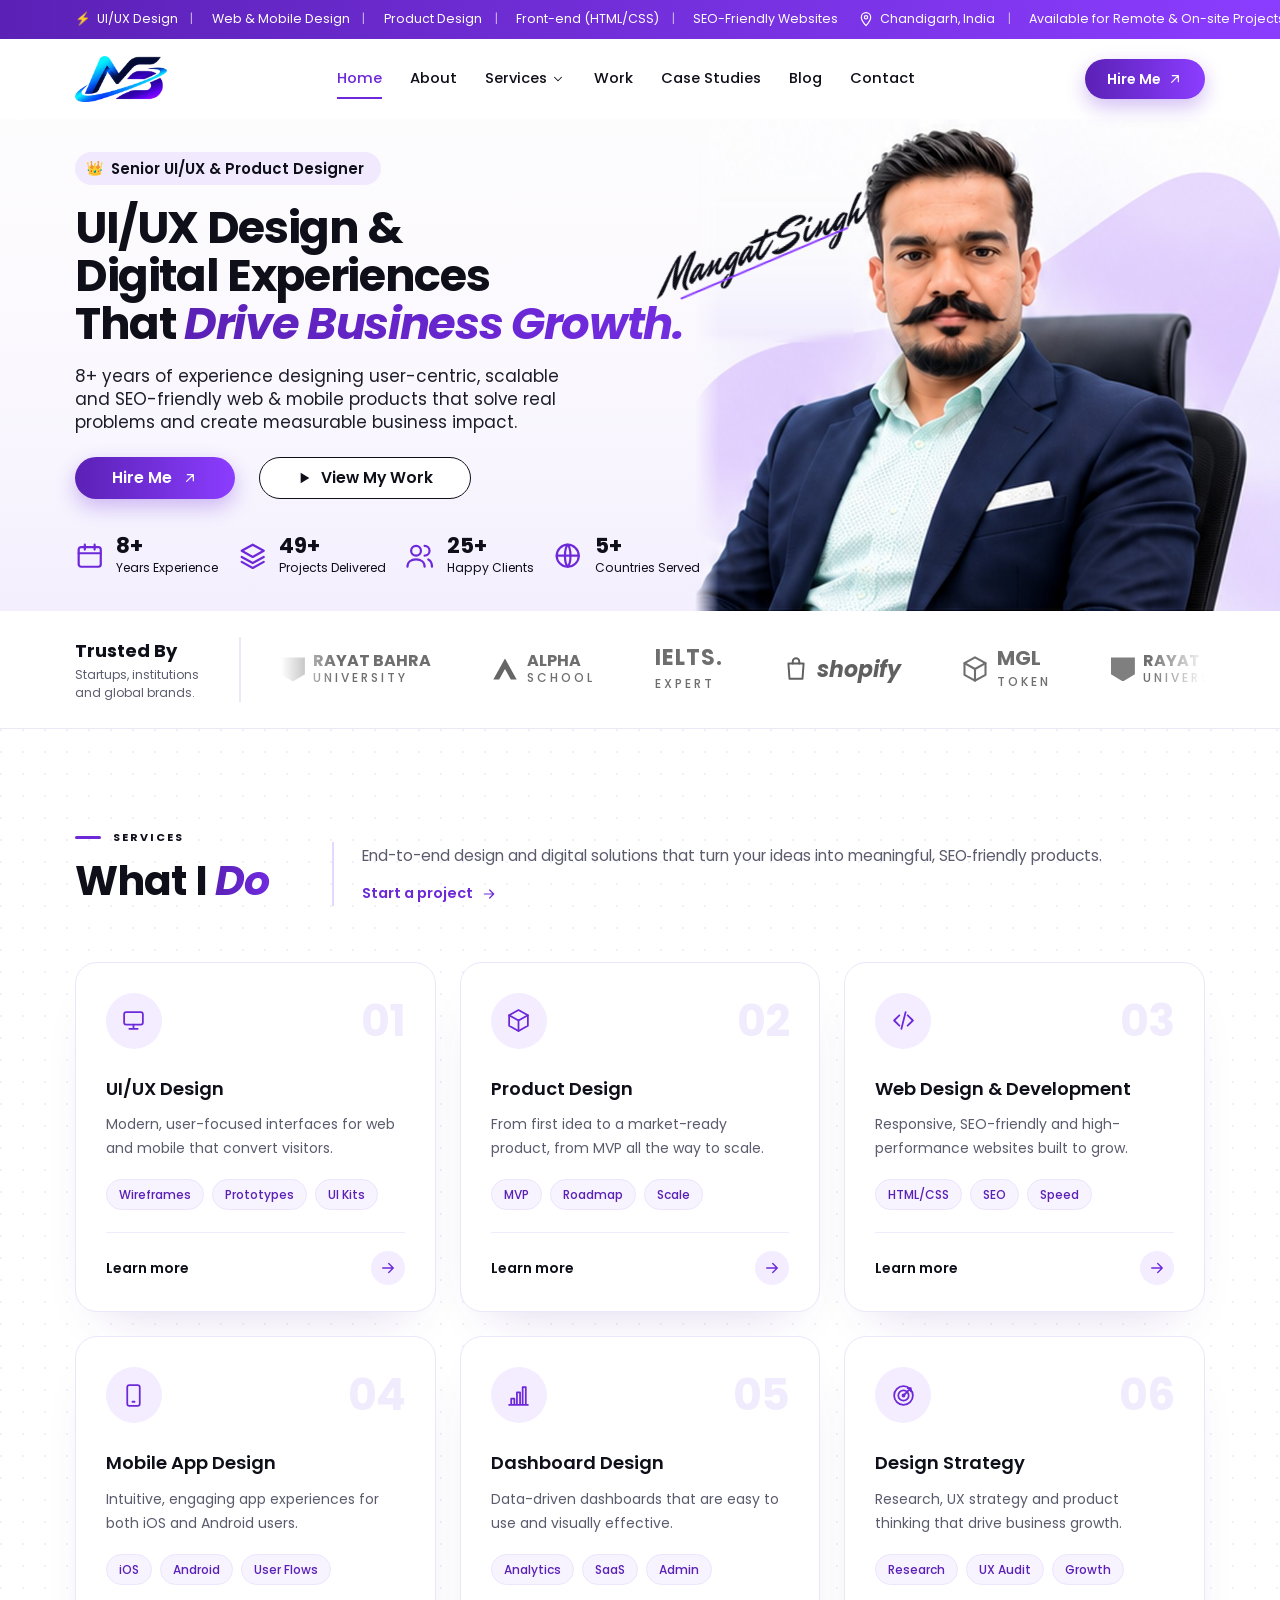
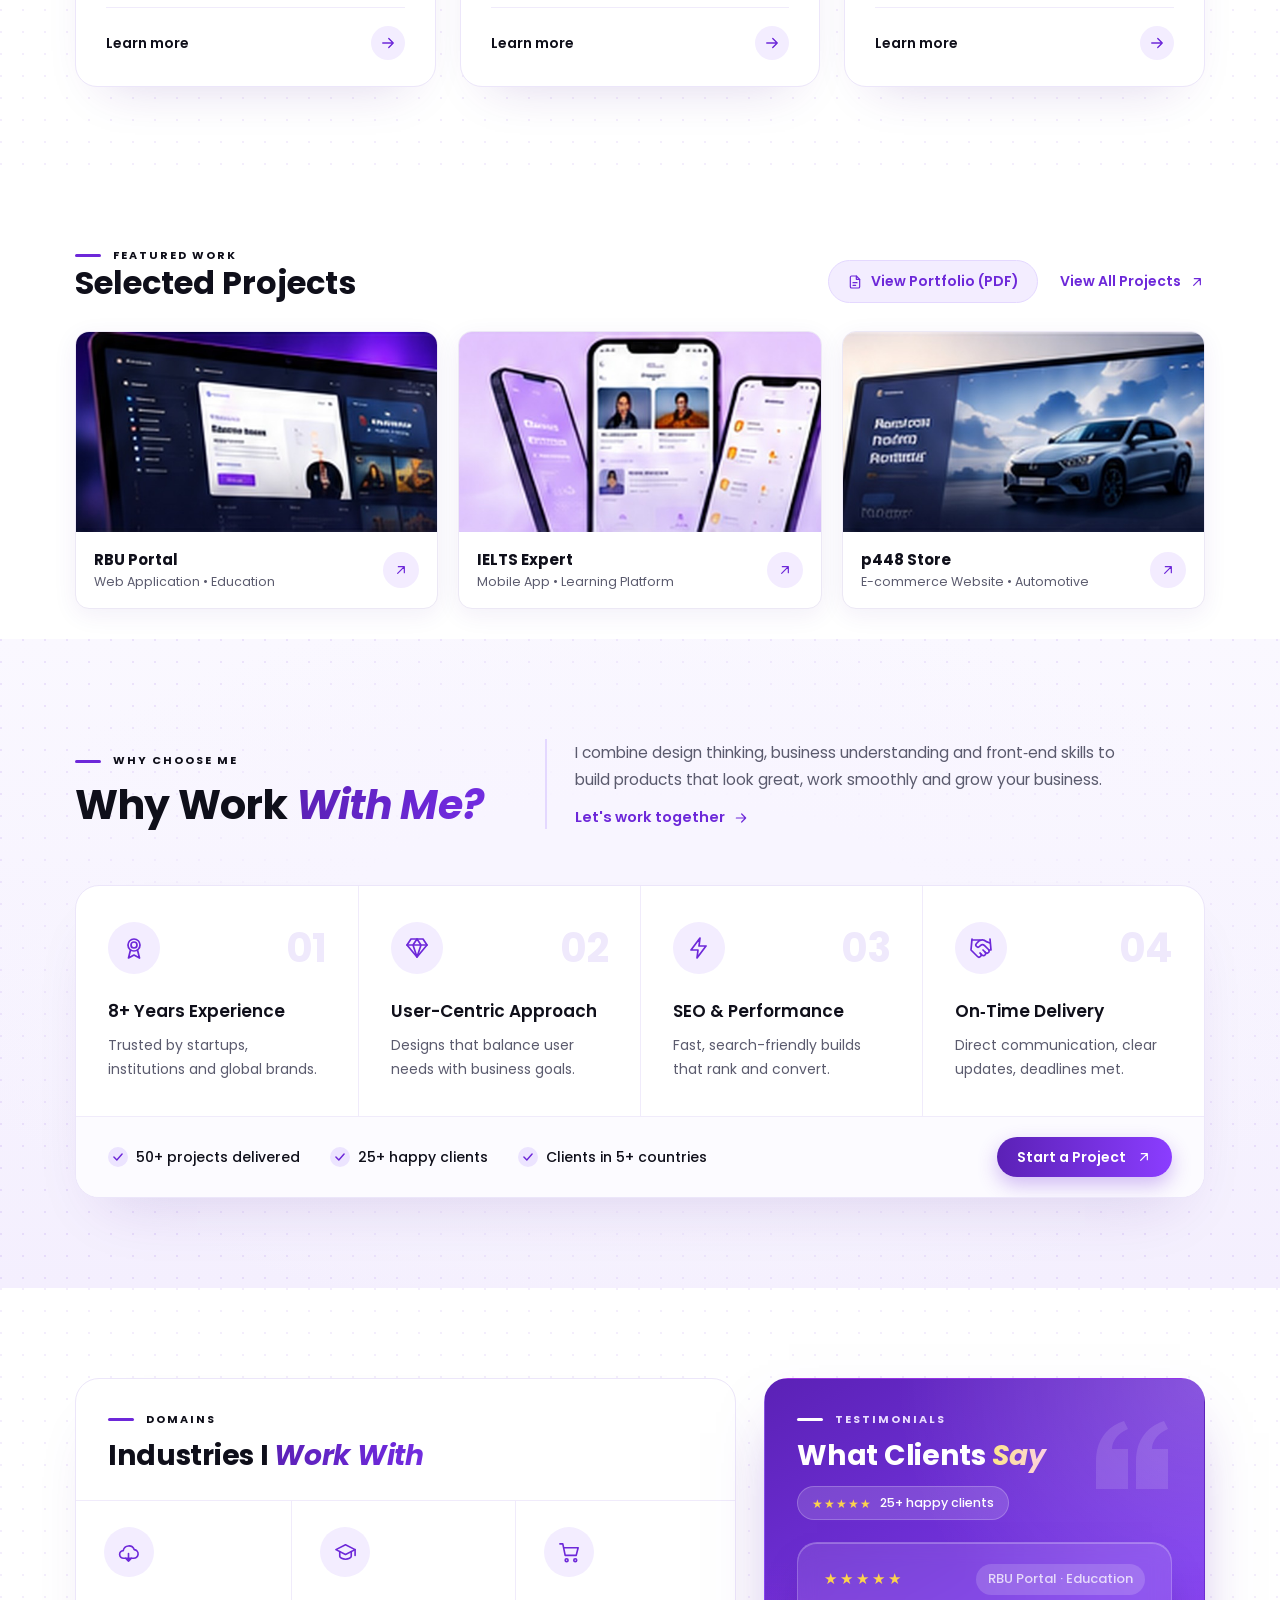
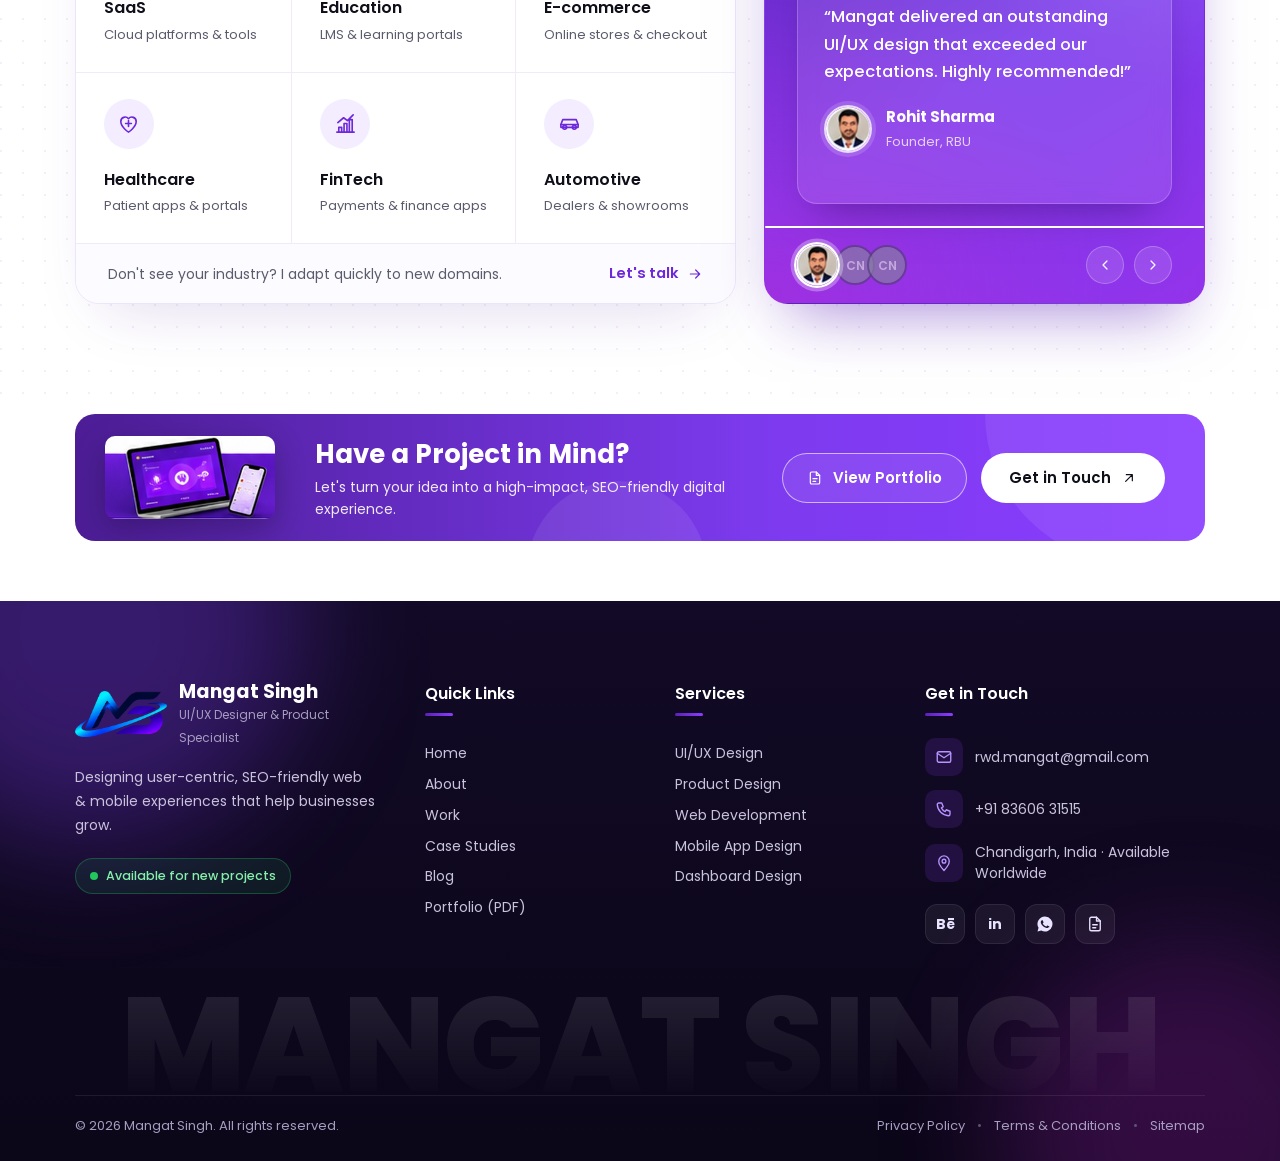
==== index.html @ 3622db6f "Add files via upload" ====
<!DOCTYPE html>
<html lang="en">
<head>
    <meta charset="UTF-8">
    <meta name="viewport" content="width=device-width, initial-scale=1.0">
    <title>Mangat Singh | UI/UX Designer & Product Specialist</title>
    <meta name="description" content="Senior UI/UX & Product Designer with 8+ years of experience designing user-centric, scalable and SEO-friendly web & mobile products.">
    <link rel="icon" type="image/png" href="assets/images/favicon.png?v=17">
    <link rel="apple-touch-icon" href="assets/images/logo-icon.png">
    <link rel="preconnect" href="https://fonts.googleapis.com">
    <link rel="preconnect" href="https://fonts.gstatic.com" crossorigin>
    <link href="https://fonts.googleapis.com/css2?family=Poppins:wght@400;500;600;700;800&family=Mr+Dafoe&display=swap" rel="stylesheet">
    <link rel="stylesheet" href="assets/css/style.css?v=17">
</head>
<body>

    <!-- ===== Top Bar ===== -->
    <div class="topbar">
        <div class="container topbar-inner">
            <ul class="topbar-list">
                <li><span class="bolt">⚡</span> UI/UX Design</li>
                <li>Web &amp; Mobile Design</li>
                <li>Product Design</li>
                <li>Front-end (HTML/CSS)</li>
                <li>SEO-Friendly Websites</li>
            </ul>
            <ul class="topbar-list topbar-right">
                <li>
                    <svg viewBox="0 0 24 24" class="ico-sm"><path d="M12 22s7-7.2 7-12.5A7 7 0 0 0 5 9.5C5 14.8 12 22 12 22z"/><circle cx="12" cy="9.5" r="2.5"/></svg>
                    Chandigarh, India
                </li>
                <li>Available for Remote &amp; On-site Projects</li>
            </ul>
        </div>
    </div>

    <!-- ===== Header ===== -->
    <header class="header" id="header">
        <div class="container header-inner">
            <a href="#home" class="brand" aria-label="Mangat Singh - Home">
                <img src="assets/images/logo-mark.png?v=17" alt="Mangat Singh" class="brand-img" width="570" height="285">
            </a>

            <nav class="nav" id="nav">
                <ul class="nav-links">
                    <li><a href="#home" class="active">Home</a></li>
                    <li><a href="#about">About</a></li>
                    <li class="has-dropdown">
                        <a href="#services">Services
                            <svg viewBox="0 0 24 24" class="ico-xs"><path d="m6 9 6 6 6-6"/></svg>
                        </a>
                        <ul class="dropdown">
                            <li><a href="#services">UI/UX Design</a></li>
                            <li><a href="#services">Product Design</a></li>
                            <li><a href="#services">Web Design &amp; Development</a></li>
                            <li><a href="#services">Mobile App Design</a></li>
                        </ul>
                    </li>
                    <li><a href="#work">Work</a></li>
                    <li><a href="#case-studies">Case Studies</a></li>
                    <li><a href="#blog">Blog</a></li>
                    <li><a href="#contact">Contact</a></li>
                </ul>
                <a href="#contact" class="btn btn-primary btn-sm nav-cta-mobile">Hire Me</a>
            </nav>

            <a href="#contact" class="btn btn-primary btn-sm header-cta">
                Hire Me
                <svg viewBox="0 0 24 24" class="ico-sm"><path d="M7 17 17 7M8 7h9v9"/></svg>
            </a>

            <button class="menu-toggle" id="menuToggle" aria-label="Open menu">
                <span></span><span></span><span></span>
            </button>
        </div>
    </header>

    <main>
        <!-- ===== Hero ===== -->
        <section class="hero" id="home">
            <div class="container hero-inner">
                <div class="hero-content">
                    <span class="badge">
                        <span class="crown">👑</span> Senior UI/UX &amp; Product Designer
                    </span>
                    <h1 class="hero-title">
                        UI/UX Design &amp;<br>
                        Digital Experiences<br>
                        That <span class="text-gradient">Drive Business Growth.</span>
                    </h1>
                    <p class="hero-desc">
                        8+ years of experience designing user-centric, scalable and
                        SEO-friendly web &amp; mobile products that solve real problems
                        and create measurable business impact.
                    </p>
                    <div class="hero-actions">
                        <a href="#contact" class="btn btn-primary">
                            Hire Me
                            <svg viewBox="0 0 24 24" class="ico-sm"><path d="M7 17 17 7M8 7h9v9"/></svg>
                        </a>
                        <a href="#work" class="btn btn-outline">
                            <svg viewBox="0 0 24 24" class="ico-sm fill"><path d="M7 4v16l13-8z"/></svg>
                            View My Work
                        </a>
                    </div>

                    <div class="stats">
                        <div class="stat">
                            <svg viewBox="0 0 24 24" class="ico"><rect x="3" y="5" width="18" height="16" rx="2"/><path d="M3 10h18M8 3v4M16 3v4"/></svg>
                            <div><strong class="counter" data-target="8">0</strong><strong>+</strong><span>Years Experience</span></div>
                        </div>
                        <div class="stat">
                            <svg viewBox="0 0 24 24" class="ico"><path d="m12 3 9 5-9 5-9-5 9-5z"/><path d="m3 13 9 5 9-5"/><path d="m3 17 9 5 9-5"/></svg>
                            <div><strong class="counter" data-target="50">0</strong><strong>+</strong><span>Projects Delivered</span></div>
                        </div>
                        <div class="stat">
                            <svg viewBox="0 0 24 24" class="ico"><circle cx="9" cy="8" r="4"/><path d="M2 21c0-4 3-6 7-6s7 2 7 6"/><path d="M16 4a4 4 0 0 1 0 8M19 15c2 1 3 3 3 6"/></svg>
                            <div><strong class="counter" data-target="25">0</strong><strong>+</strong><span>Happy Clients</span></div>
                        </div>
                        <div class="stat">
                            <svg viewBox="0 0 24 24" class="ico"><circle cx="12" cy="12" r="9"/><path d="M3 12h18M12 3c3 3 3 15 0 18M12 3c-3 3-3 15 0 18"/></svg>
                            <div><strong class="counter" data-target="5">0</strong><strong>+</strong><span>Countries Served</span></div>
                        </div>
                    </div>
                </div>

                <div class="hero-media">
                    <div class="hero-photo">
                        <span class="signature">Mangat Singh</span>
                        <img src="assets/images/hero.jpg" alt="Mangat Singh, UI/UX Designer" class="hero-img">
                    </div>
                </div>
            </div>
        </section>

        <!-- ===== Trusted By ===== -->
        <section class="trusted">
            <div class="container trusted-inner">
                <div class="trusted-title">
                    <h3>Trusted By</h3>
                    <p>Startups, institutions<br>and global brands.</p>
                </div>
                <div class="logos">
                    <div class="logo-item logo-rbu"><span class="logo-mark"></span><span>RAYAT BAHRA<br><em>UNIVERSITY</em></span></div>
                    <div class="logo-item logo-alpha"><svg viewBox="0 0 24 24" class="logo-a"><path d="M2 21 12 3l10 18h-5l-5-9-5 9z"/></svg><span>ALPHA<br><em>SCHOOL</em></span></div>
                    <div class="logo-item logo-ielts"><span>IELTS.<br><em>EXPERT</em></span></div>
                    <div class="logo-item logo-shopify"><svg viewBox="0 0 24 24" class="logo-bag"><path d="M5 7h14l-1 14H6z"/><path d="M9 7V5a3 3 0 0 1 6 0v2"/></svg><span>shopify</span></div>
                    <div class="logo-item logo-mgl"><svg viewBox="0 0 24 24" class="logo-hex"><path d="m12 2 9 5v10l-9 5-9-5V7z"/><path d="m3 7 9 5 9-5M12 12v10"/></svg><span>MGL<br><em>TOKEN</em></span></div>
                </div>
            </div>
        </section>

        <!-- ===== Services ===== -->
        <section class="sv" id="services">
            <div class="container">
                <div class="wm-head sv-head">
                    <div>
                        <span class="eyebrow">Services</span>
                        <h2 class="section-title">What I <span class="text-gradient">Do</span></h2>
                    </div>
                    <div class="wm-head-right">
                        <p>End-to-end design and digital solutions that turn your ideas into meaningful, SEO&#8209;friendly products.</p>
                        <a href="#contact" class="wm-link">Start a project
                            <svg viewBox="0 0 24 24" class="ico-sm"><path d="M5 12h14M13 6l6 6-6 6"/></svg>
                        </a>
                    </div>
                </div>

                <div class="sv-grid">
                    <article class="sv-card reveal">
                        <div class="sv-top">
                            <span class="sv-icon"><svg viewBox="0 0 24 24"><rect x="3" y="4" width="18" height="12" rx="2"/><path d="M8 20h8M12 16v4"/></svg></span>
                            <span class="sv-num">01</span>
                        </div>
                        <h3>UI/UX Design</h3>
                        <p>Modern, user-focused interfaces for web and mobile that convert visitors.</p>
                        <ul class="sv-tags"><li>Wireframes</li><li>Prototypes</li><li>UI Kits</li></ul>
                        <a href="#contact" class="sv-more">Learn more
                            <svg viewBox="0 0 24 24"><path d="M5 12h14M13 6l6 6-6 6"/></svg>
                        </a>
                    </article>
                    <article class="sv-card reveal">
                        <div class="sv-top">
                            <span class="sv-icon"><svg viewBox="0 0 24 24"><path d="m12 2 9 5v10l-9 5-9-5V7z"/><path d="m3 7 9 5 9-5M12 12v10"/></svg></span>
                            <span class="sv-num">02</span>
                        </div>
                        <h3>Product Design</h3>
                        <p>From first idea to a market-ready product, from MVP all the way to scale.</p>
                        <ul class="sv-tags"><li>MVP</li><li>Roadmap</li><li>Scale</li></ul>
                        <a href="#contact" class="sv-more">Learn more
                            <svg viewBox="0 0 24 24"><path d="M5 12h14M13 6l6 6-6 6"/></svg>
                        </a>
                    </article>
                    <article class="sv-card reveal">
                        <div class="sv-top">
                            <span class="sv-icon"><svg viewBox="0 0 24 24"><path d="m8 7-5 5 5 5M16 7l5 5-5 5M14 4l-4 16"/></svg></span>
                            <span class="sv-num">03</span>
                        </div>
                        <h3>Web Design &amp; Development</h3>
                        <p>Responsive, SEO-friendly and high-performance websites built to grow.</p>
                        <ul class="sv-tags"><li>HTML/CSS</li><li>SEO</li><li>Speed</li></ul>
                        <a href="#contact" class="sv-more">Learn more
                            <svg viewBox="0 0 24 24"><path d="M5 12h14M13 6l6 6-6 6"/></svg>
                        </a>
                    </article>
                    <article class="sv-card reveal">
                        <div class="sv-top">
                            <span class="sv-icon"><svg viewBox="0 0 24 24"><rect x="6" y="2" width="12" height="20" rx="2"/><path d="M11 18h2"/></svg></span>
                            <span class="sv-num">04</span>
                        </div>
                        <h3>Mobile App Design</h3>
                        <p>Intuitive, engaging app experiences for both iOS and Android users.</p>
                        <ul class="sv-tags"><li>iOS</li><li>Android</li><li>User Flows</li></ul>
                        <a href="#contact" class="sv-more">Learn more
                            <svg viewBox="0 0 24 24"><path d="M5 12h14M13 6l6 6-6 6"/></svg>
                        </a>
                    </article>
                    <article class="sv-card reveal">
                        <div class="sv-top">
                            <span class="sv-icon"><svg viewBox="0 0 24 24"><path d="M3 21h18M5 21v-6h3v6M10.5 21V9h3v12M16 21V4h3v17"/></svg></span>
                            <span class="sv-num">05</span>
                        </div>
                        <h3>Dashboard Design</h3>
                        <p>Data-driven dashboards that are easy to use and visually effective.</p>
                        <ul class="sv-tags"><li>Analytics</li><li>SaaS</li><li>Admin</li></ul>
                        <a href="#contact" class="sv-more">Learn more
                            <svg viewBox="0 0 24 24"><path d="M5 12h14M13 6l6 6-6 6"/></svg>
                        </a>
                    </article>
                    <article class="sv-card reveal">
                        <div class="sv-top">
                            <span class="sv-icon"><svg viewBox="0 0 24 24"><circle cx="12" cy="12" r="9"/><circle cx="12" cy="12" r="5"/><circle cx="12" cy="12" r="1"/><path d="m12 12 7-7M16 5h3v3"/></svg></span>
                            <span class="sv-num">06</span>
                        </div>
                        <h3>Design Strategy</h3>
                        <p>Research, UX strategy and product thinking that drive business growth.</p>
                        <ul class="sv-tags"><li>Research</li><li>UX Audit</li><li>Growth</li></ul>
                        <a href="#contact" class="sv-more">Learn more
                            <svg viewBox="0 0 24 24"><path d="M5 12h14M13 6l6 6-6 6"/></svg>
                        </a>
                    </article>
                </div>
            </div>
        </section>

        <!-- ===== Projects ===== -->
        <section class="section projects" id="work">
            <div class="container">
                <div class="section-head align-end">
                    <div>
                        <span class="eyebrow">Featured Work</span>
                        <h2 class="section-title">Selected Projects</h2>
                    </div>
                    <div class="link-group">
                    <a href="assets/docs/Mangat-Singh-UI-UX-Portfolio.pdf" target="_blank" rel="noopener" class="link-pdf"><svg viewBox="0 0 24 24" class="ico-sm"><path d="M14 3H7a2 2 0 0 0-2 2v14a2 2 0 0 0 2 2h10a2 2 0 0 0 2-2V8z"/><path d="M14 3v5h5M9 13h6M9 17h4"/></svg> View Portfolio (PDF)</a>
                    <a href="https://www.behance.net/mangat" target="_blank" rel="noopener" class="link-more">View All Projects
                        <svg viewBox="0 0 24 24" class="ico-sm"><path d="M7 17 17 7M8 7h9v9"/></svg>
                    </a>
                    </div>
                </div>

                <div class="projects-grid">
                    <article class="project-card reveal">
                        <div class="project-thumb"><img src="assets/images/project-rbu.jpg" alt="RBU Portal web application"></div>
                        <div class="project-info">
                            <div>
                                <h3>RBU Portal</h3>
                                <p>Web Application • Education</p>
                            </div>
                            <a href="#" class="circle-btn" aria-label="Open project"><svg viewBox="0 0 24 24"><path d="M7 17 17 7M8 7h9v9"/></svg></a>
                        </div>
                    </article>
                    <article class="project-card reveal">
                        <div class="project-thumb"><img src="assets/images/project-ielts.jpg" alt="IELTS Expert mobile app"></div>
                        <div class="project-info">
                            <div>
                                <h3>IELTS Expert</h3>
                                <p>Mobile App • Learning Platform</p>
                            </div>
                            <a href="#" class="circle-btn" aria-label="Open project"><svg viewBox="0 0 24 24"><path d="M7 17 17 7M8 7h9v9"/></svg></a>
                        </div>
                    </article>
                    <article class="project-card reveal">
                        <div class="project-thumb"><img src="assets/images/project-p448.jpg" alt="p448 Store e-commerce website"></div>
                        <div class="project-info">
                            <div>
                                <h3>p448 Store</h3>
                                <p>E-commerce Website • Automotive</p>
                            </div>
                            <a href="#" class="circle-btn" aria-label="Open project"><svg viewBox="0 0 24 24"><path d="M7 17 17 7M8 7h9v9"/></svg></a>
                        </div>
                    </article>
                </div>
            </div>
        </section>

        <!-- ===== Why Work With Me ===== -->
        <section class="wm" id="about">
            <div class="container">
                <div class="wm-head">
                    <div>
                        <span class="eyebrow">Why Choose Me</span>
                        <h2 class="section-title">Why Work <span class="text-gradient">With Me?</span></h2>
                    </div>
                    <div class="wm-head-right">
                        <p>I combine design thinking, business understanding and front&#8209;end skills to build products that look great, work smoothly and grow your business.</p>
                        <a href="#contact" class="wm-link">Let's work together
                            <svg viewBox="0 0 24 24" class="ico-sm"><path d="M5 12h14M13 6l6 6-6 6"/></svg>
                        </a>
                    </div>
                </div>

                <div class="wm-panel">
                <div class="wm-grid">
                    <article class="wm-item reveal">
                        <div class="wm-top">
                            <span class="wm-icon-wrap"><svg viewBox="0 0 24 24" class="wm-icon"><circle cx="12" cy="9" r="6"/><circle cx="12" cy="9" r="3"/><path d="m8.5 14-2 8 5.5-3 5.5 3-2-8"/></svg></span>
                            <span class="wm-num">01</span>
                        </div>
                        <h3>8+ Years Experience</h3>
                        <p>Trusted by startups, institutions and global brands.</p>
                    </article>
                    <article class="wm-item reveal">
                        <div class="wm-top">
                            <span class="wm-icon-wrap"><svg viewBox="0 0 24 24" class="wm-icon"><path d="M6 3h12l4 6-10 12L2 9z"/><path d="M2 9h20M12 21 8 9l4-6 4 6z"/></svg></span>
                            <span class="wm-num">02</span>
                        </div>
                        <h3>User-Centric Approach</h3>
                        <p>Designs that balance user needs with business goals.</p>
                    </article>
                    <article class="wm-item reveal">
                        <div class="wm-top">
                            <span class="wm-icon-wrap"><svg viewBox="0 0 24 24" class="wm-icon"><path d="M13 2 4 14h7l-1 8 9-12h-7z"/></svg></span>
                            <span class="wm-num">03</span>
                        </div>
                        <h3>SEO &amp; Performance</h3>
                        <p>Fast, search-friendly builds that rank and convert.</p>
                    </article>
                    <article class="wm-item reveal">
                        <div class="wm-top">
                            <span class="wm-icon-wrap"><svg viewBox="0 0 24 24" class="wm-icon"><path d="m11 17 2 2a1 1 0 1 0 3-3"/><path d="m14 14 2.5 2.5a1 1 0 1 0 3-3l-3.9-3.9a3 3 0 0 0-4.2 0l-.9.9a1 1 0 1 1-3-3l2.8-2.8a5.8 5.8 0 0 1 7 .9L21 7"/><path d="m21 3 1 11h-2M3 3 2 14l6.5 6.5a1 1 0 1 0 3-3M3 4h8"/></svg></span>
                            <span class="wm-num">04</span>
                        </div>
                        <h3>On&#8209;Time Delivery</h3>
                        <p>Direct communication, clear updates, deadlines met.</p>
                    </article>
                </div>
                <div class="wm-foot">
                    <ul class="wm-checks">
                        <li><svg viewBox="0 0 24 24"><path d="m5 12 5 5 9-10"/></svg> 50+ projects delivered</li>
                        <li><svg viewBox="0 0 24 24"><path d="m5 12 5 5 9-10"/></svg> 25+ happy clients</li>
                        <li><svg viewBox="0 0 24 24"><path d="m5 12 5 5 9-10"/></svg> Clients in 5+ countries</li>
                    </ul>
                    <a href="#contact" class="btn btn-primary btn-sm">Start a Project
                        <svg viewBox="0 0 24 24" class="ico-sm"><path d="M7 17 17 7M8 7h9v9"/></svg>
                    </a>
                </div>
                </div>
            </div>
        </section>

        <!-- ===== Industries + Testimonials ===== -->
        <section class="it2">
            <div class="container it2-grid">

                <!-- Industries -->
                <div class="it2-panel it2-ind reveal">
                    <div class="it2-head">
                        <span class="eyebrow">Domains</span>
                        <h2 class="it2-title">Industries I <span class="text-gradient">Work With</span></h2>
                    </div>
                    <div class="it2-cells">
                            <a href="#work" class="it2-cell">
                                <span class="it2-icon"><svg viewBox="0 0 24 24"><path d="M7 18a4 4 0 0 1-.5-8A6 6 0 0 1 18 9a4.5 4.5 0 0 1-1 9z"/><path d="M12 13v8M9 18l3 3 3-3"/></svg></span>
                                <strong>SaaS</strong>
                                <small>Cloud platforms &amp; tools</small>
                                <svg viewBox="0 0 24 24" class="it2-arrow"><path d="M7 17 17 7M8 7h9v9"/></svg>
                            </a>
                            <a href="#work" class="it2-cell">
                                <span class="it2-icon"><svg viewBox="0 0 24 24"><path d="m2 9 10-5 10 5-10 5z"/><path d="M6 11v5c0 1.5 3 3 6 3s6-1.5 6-3v-5M22 9v6"/></svg></span>
                                <strong>Education</strong>
                                <small>LMS &amp; learning portals</small>
                                <svg viewBox="0 0 24 24" class="it2-arrow"><path d="M7 17 17 7M8 7h9v9"/></svg>
                            </a>
                            <a href="#work" class="it2-cell">
                                <span class="it2-icon"><svg viewBox="0 0 24 24"><circle cx="9" cy="20" r="1.5"/><circle cx="18" cy="20" r="1.5"/><path d="M2 3h3l2.5 12h11.5l2-8H6"/></svg></span>
                                <strong>E-commerce</strong>
                                <small>Online stores &amp; checkout</small>
                                <svg viewBox="0 0 24 24" class="it2-arrow"><path d="M7 17 17 7M8 7h9v9"/></svg>
                            </a>
                            <a href="#work" class="it2-cell">
                                <span class="it2-icon"><svg viewBox="0 0 24 24"><path d="M12 21s-8-5-8-11a4.5 4.5 0 0 1 8-3 4.5 4.5 0 0 1 8 3c0 6-8 11-8 11z"/><path d="M12 9v6M9 12h6"/></svg></span>
                                <strong>Healthcare</strong>
                                <small>Patient apps &amp; portals</small>
                                <svg viewBox="0 0 24 24" class="it2-arrow"><path d="M7 17 17 7M8 7h9v9"/></svg>
                            </a>
                            <a href="#work" class="it2-cell">
                                <span class="it2-icon"><svg viewBox="0 0 24 24"><path d="M3 21h18M5 21v-5h3v5M10.5 21v-9h3v9M16 21V8h3v13M4 11l6-5 4 3 6-6"/></svg></span>
                                <strong>FinTech</strong>
                                <small>Payments &amp; finance apps</small>
                                <svg viewBox="0 0 24 24" class="it2-arrow"><path d="M7 17 17 7M8 7h9v9"/></svg>
                            </a>
                            <a href="#work" class="it2-cell">
                                <span class="it2-icon"><svg viewBox="0 0 24 24"><path d="M3 16v-3l2-5h14l2 5v3z"/><circle cx="7" cy="16" r="2"/><circle cx="17" cy="16" r="2"/><path d="M3 13h18"/></svg></span>
                                <strong>Automotive</strong>
                                <small>Dealers &amp; showrooms</small>
                                <svg viewBox="0 0 24 24" class="it2-arrow"><path d="M7 17 17 7M8 7h9v9"/></svg>
                            </a>
                    </div>
                    <div class="it2-foot">
                        <span>Don't see your industry? I adapt quickly to new domains.</span>
                        <a href="#contact" class="wm-link">Let's talk
                            <svg viewBox="0 0 24 24" class="ico-sm"><path d="M5 12h14M13 6l6 6-6 6"/></svg>
                        </a>
                    </div>
                </div>

                <!-- Testimonials -->
                <div class="it2-panel it2-testi reveal">
                    <svg viewBox="0 0 24 24" class="it2-quote fill" aria-hidden="true"><path d="M4 21v-7c0-5 2.5-8.5 7-10l1 2c-2.5 1-4 3-4 5h4v10zm10 0v-7c0-5 2.5-8.5 7-10l1 2c-2.5 1-4 3-4 5h4v10z"/></svg>
                    <div class="it2-head">
                        <span class="eyebrow">Testimonials</span>
                        <h2 class="it2-title">What Clients <span class="text-gradient">Say</span></h2>
                        <span class="testi-chip"><span class="chip-stars">★★★★★</span> 25+ happy clients</span>
                    </div>
                    <div class="testi-glass">
                    <div class="testi2-slider" id="testiSlider">
                                <div class="testi-slide active">
                                    <div class="stars">★★★★★</div>
                                    <p>&ldquo;Mangat delivered an outstanding UI/UX design that exceeded our expectations. Highly recommended!&rdquo;</p>
                                    <div class="testi-author">
                                        <img src="assets/images/avatar.jpg" alt="Rohit Sharma">
                                        <div class="testi-who"><strong>Rohit Sharma</strong><span>Founder, RBU</span></div>
                                        <span class="testi-tag">RBU Portal · Education</span>
                                    </div>
                                </div>
                                <div class="testi-slide">
                                    <div class="stars">★★★★★</div>
                                    <p>&ldquo;Clean, modern design with a strong focus on users. Our app engagement improved noticeably after launch.&rdquo;</p>
                                    <div class="testi-author">
                                        <span class="avatar-initials">CN</span>
                                        <div class="testi-who"><strong>Client Name</strong><span>Product Lead, IELTS Expert</span></div>
                                        <span class="testi-tag">IELTS Expert · Mobile App</span>
                                    </div>
                                </div>
                                <div class="testi-slide">
                                    <div class="stars">★★★★★</div>
                                    <p>&ldquo;Great communication and on&#8209;time delivery. The new store looks premium and loads fast.&rdquo;</p>
                                    <div class="testi-author">
                                        <span class="avatar-initials">CN</span>
                                        <div class="testi-who"><strong>Client Name</strong><span>Owner, p448 Store</span></div>
                                        <span class="testi-tag">p448 Store · E-commerce</span>
                                    </div>
                                </div>
                    </div>
                    </div>
                    <div class="testi2-controls">
                        <div class="testi-progress"><span id="testiBar"></span></div>
                        <div class="testi-avatars" id="testiDots"></div>
                        <div class="testi-nav">
                            <button id="testiPrev" aria-label="Previous"><svg viewBox="0 0 24 24"><path d="m15 18-6-6 6-6"/></svg></button>
                            <button id="testiNext" aria-label="Next"><svg viewBox="0 0 24 24"><path d="m9 18 6-6-6-6"/></svg></button>
                        </div>
                    </div>
                </div>

            </div>
        </section>

        <!-- ===== CTA ===== -->
        <section class="cta-wrap" id="contact">
            <div class="container">
                <div class="cta">
                    <img src="assets/images/cta-device.jpg" alt="" class="cta-img" aria-hidden="true">
                    <div class="cta-text">
                        <h2>Have a Project in Mind?</h2>
                        <p>Let's turn your idea into a high-impact, SEO-friendly digital experience.</p>
                    </div>
                    <div class="cta-actions">
                        <a href="assets/docs/Mangat-Singh-UI-UX-Portfolio.pdf" class="btn btn-ghost-white" target="_blank" rel="noopener">
                            <svg viewBox="0 0 24 24" class="ico-sm"><path d="M14 3H7a2 2 0 0 0-2 2v14a2 2 0 0 0 2 2h10a2 2 0 0 0 2-2V8z"/><path d="M14 3v5h5M9 13h6M9 17h4"/></svg>
                            View Portfolio
                        </a>
                        <a href="mailto:rwd.mangat@gmail.com?subject=Project%20enquiry" class="btn btn-white">
                            Get in Touch
                            <svg viewBox="0 0 24 24" class="ico-sm"><path d="M7 17 17 7M8 7h9v9"/></svg>
                        </a>
                    </div>
                </div>
            </div>
        </section>
    </main>

    <!-- ===== Footer ===== -->
    <footer class="footer">
        <div class="footer-glow footer-glow-1"></div>
        <div class="footer-glow footer-glow-2"></div>

        <div class="container">
            <div class="footer-grid">
                <!-- Brand -->
                <div class="footer-about">
                    <a href="#home" class="footer-logo" aria-label="Mangat Singh - Home">
                        <img src="assets/images/logo-mark.png?v=17" alt="Mangat Singh" class="brand-img" width="570" height="285">
                        <span>
                            <strong>Mangat Singh</strong>
                            <small>UI/UX Designer &amp; Product Specialist</small>
                        </span>
                    </a>
                    <p>Designing user-centric, SEO-friendly web &amp; mobile experiences that help businesses grow.</p>
                    <span class="status-pill"><span class="dot"></span> Available for new projects</span>
                </div>

                <!-- Links -->
                <div class="footer-col">
                    <h4>Quick Links</h4>
                    <a href="#home">Home</a>
                    <a href="#about">About</a>
                    <a href="#work">Work</a>
                    <a href="#case-studies">Case Studies</a>
                    <a href="#blog">Blog</a>
                    <a href="assets/docs/Mangat-Singh-UI-UX-Portfolio.pdf" target="_blank" rel="noopener">Portfolio (PDF)</a>
                </div>
                <div class="footer-col">
                    <h4>Services</h4>
                    <a href="#services">UI/UX Design</a>
                    <a href="#services">Product Design</a>
                    <a href="#services">Web Development</a>
                    <a href="#services">Mobile App Design</a>
                    <a href="#services">Dashboard Design</a>
                </div>

                <!-- Contact -->
                <div class="footer-col footer-contact">
                    <h4>Get in Touch</h4>
                    <a href="mailto:rwd.mangat@gmail.com" class="contact-line">
                        <span class="c-ico"><svg viewBox="0 0 24 24"><rect x="3" y="5" width="18" height="14" rx="2"/><path d="m3 7 9 6 9-6"/></svg></span>
                        rwd.mangat@gmail.com
                    </a>
                    <a href="https://wa.me/918360631515" target="_blank" rel="noopener" class="contact-line">
                        <span class="c-ico"><svg viewBox="0 0 24 24"><path d="M5 4h4l2 5-2.5 1.5a11 11 0 0 0 5 5L15 13l5 2v4a2 2 0 0 1-2 2A16 16 0 0 1 3 6a2 2 0 0 1 2-2"/></svg></span>
                        +91 83606 31515
                    </a>
                    <div class="contact-line">
                        <span class="c-ico"><svg viewBox="0 0 24 24"><path d="M12 22s7-7.2 7-12.5A7 7 0 0 0 5 9.5C5 14.8 12 22 12 22z"/><circle cx="12" cy="9.5" r="2.5"/></svg></span>
                        Chandigarh, India &middot; Available Worldwide
                    </div>
                    <div class="socials">
                        <a href="https://www.behance.net/mangat" target="_blank" rel="noopener" aria-label="Behance" class="social">Bē</a>
                        <a href="https://www.linkedin.com/in/rwdesigner1/" target="_blank" rel="noopener" aria-label="LinkedIn" class="social">in</a>
                        <a href="https://wa.me/918360631515" target="_blank" rel="noopener" aria-label="WhatsApp" class="social"><svg viewBox="0 0 24 24" class="fill"><path d="M12 2a10 10 0 0 0-8.6 15.1L2 22l5-1.3A10 10 0 1 0 12 2zm5.3 14.1c-.2.6-1.3 1.2-1.8 1.2-.5.1-1 .2-3.3-.7-2.8-1.1-4.5-3.9-4.7-4.1-.1-.2-1.1-1.5-1.1-2.9s.7-2 1-2.3c.2-.3.5-.3.7-.3h.5c.2 0 .4 0 .6.5l.8 2c.1.2.1.3 0 .5l-.4.6-.4.4c-.1.1-.3.3-.1.6.2.3.8 1.3 1.7 2.1 1.2 1 2.1 1.4 2.4 1.5.3.2.5.1.6 0l.9-1c.2-.3.4-.2.6-.1l1.9.9c.3.1.5.2.5.3.1.2.1.7-.1 1.3z"/></svg></a>
                        <a href="assets/docs/Mangat-Singh-UI-UX-Portfolio.pdf" target="_blank" rel="noopener" aria-label="View portfolio PDF" class="social"><svg viewBox="0 0 24 24"><path d="M14 3H7a2 2 0 0 0-2 2v14a2 2 0 0 0 2 2h10a2 2 0 0 0 2-2V8z"/><path d="M14 3v5h5M9 13h6M9 17h4"/></svg></a>
                    </div>
                </div>
            </div>

            <div class="footer-watermark" aria-hidden="true">MANGAT SINGH</div>

            <div class="footer-bottom">
                <p>&copy; <span id="year"></span> Mangat Singh. All rights reserved.</p>
                <ul>
                    <li><a href="#">Privacy Policy</a></li>
                    <li><a href="#">Terms &amp; Conditions</a></li>
                    <li><a href="#">Sitemap</a></li>
                </ul>
            </div>
        </div>

        <a href="#home" class="back-top" id="backTop" aria-label="Back to top">
            <svg viewBox="0 0 24 24"><path d="M12 19V5M5 12l7-7 7 7"/></svg>
        </a>
    </footer>

    <script src="assets/js/script.js?v=17"></script>
</body>
</html>
---- assets/css/style.css ----
/* =========================================================
   Mangat Singh — Portfolio
   ========================================================= */

/* ===== Variables ===== */
:root {
    --primary: #6d28d9;
    --primary-2: #8b3dff;
    --primary-dark: #4c1d95;
    --primary-light: #f3ecff;
    --grad: linear-gradient(90deg, #5b21b6 0%, #8b3dff 100%);
    --dark: #0f0f1a;
    --text: #2b2b3a;
    --muted: #5b5b6e;
    --border: #ece8f5;
    --bg: #ffffff;
    --bg-soft: #faf8ff;
    --radius: 14px;
    --shadow: 0 6px 24px rgba(76, 29, 149, 0.07);
    --shadow-lg: 0 18px 40px rgba(76, 29, 149, 0.16);
    --ease: cubic-bezier(.22, .9, .32, 1);
}

/* ===== Reset ===== */
*, *::before, *::after { margin: 0; padding: 0; box-sizing: border-box; }
html { scroll-behavior: smooth; overflow-x: clip; }
body {
    font-family: 'Poppins', Arial, sans-serif;
    font-size: 15px;
    line-height: 1.6;
    color: var(--text);
    background: var(--bg);
    overflow-x: hidden;
}
a { color: inherit; text-decoration: none; }
ul { list-style: none; }
img { max-width: 100%; display: block; }
button { font: inherit; cursor: pointer; border: none; background: none; }

.container { width: 88.3%; max-width: 1180px; margin: 0 auto; }

/* ===== SVG icons ===== */
svg { fill: none; stroke: currentColor; stroke-width: 1.8; stroke-linecap: round; stroke-linejoin: round; }
svg.fill { fill: currentColor; stroke: none; }
.ico-xs { width: 14px; height: 14px; }
.ico-sm { width: 16px; height: 16px; }
.ico { width: 26px; height: 26px; color: var(--primary); }
.ico-lg { width: 34px; height: 34px; color: var(--primary); flex-shrink: 0; }

/* ===== Buttons ===== */
.btn {
    position: relative;
    display: inline-flex;
    align-items: center;
    gap: 10px;
    padding: 13px 32px;
    border-radius: 50px;
    font-weight: 600;
    font-size: 15px;
    overflow: hidden;
    transition: transform .35s var(--ease), box-shadow .35s var(--ease), background .3s, color .3s;
}
.btn svg { transition: transform .35s var(--ease); }
.btn:hover svg { transform: translate(3px, -3px); }
.btn-primary { background: var(--grad); color: #fff; box-shadow: 0 8px 20px rgba(109, 40, 217, .3); }
.btn-primary::after {           /* shine sweep */
    content: "";
    position: absolute; top: 0; left: -120%;
    width: 60%; height: 100%;
    background: linear-gradient(120deg, transparent, rgba(255,255,255,.45), transparent);
    transform: skewX(-20deg);
    transition: left .7s var(--ease);
}
.btn-primary:hover::after { left: 140%; }
.btn-primary:hover { transform: translateY(-3px); box-shadow: 0 14px 30px rgba(109, 40, 217, .4); }
.btn-outline { border: 1.5px solid var(--dark); color: var(--dark); background: #fff; }
.btn-outline:hover { background: var(--dark); color: #fff; transform: translateY(-3px); }
.btn-outline:hover svg { transform: scale(1.15); }
.btn-white { background: #fff; color: var(--dark); padding: 12px 28px; }
.btn-white:hover { transform: translateY(-3px) scale(1.03); box-shadow: 0 12px 26px rgba(0,0,0,.2); }
.btn-sm { padding: 9px 20px; font-size: 14px; }

/* ===== Top Bar ===== */
.topbar { background: var(--grad); color: #fff; font-size: clamp(10px, .98vw, 14px); padding: .75em 0; white-space: nowrap; }
.topbar-inner { display: flex; justify-content: space-between; align-items: center; gap: 20px; }
.topbar-list { display: flex; flex-wrap: wrap; align-items: center; }
.topbar-list li { display: flex; align-items: center; gap: 6px; }
.topbar-list li + li::before { content: "|"; margin: 0 1em; opacity: .6; }
.topbar-list { flex-wrap: nowrap; }
.bolt { color: #ffd84d; display: inline-block; animation: bolt 2s infinite; }

/* ===== Header ===== */
.header {
    position: sticky; top: 0; z-index: 100;
    background: rgba(255,255,255,.92);
    backdrop-filter: blur(10px);
    transition: box-shadow .3s, padding .3s;
}
.header.scrolled { box-shadow: 0 4px 20px rgba(0,0,0,.06); }
.header-inner { display: flex; align-items: center; justify-content: space-between; padding: clamp(9px, 1.05vw, 15px) 0; transition: padding .3s; }
.header.scrolled .header-inner { padding: 10px 0; }

.brand { display: flex; align-items: center; gap: 10px; }
.brand-logo {
    width: clamp(34px, 3.5vw, 50px); height: auto; flex-shrink: 0;
    transition: transform .4s var(--ease);
}
.brand:hover .brand-logo { transform: rotate(-8deg) scale(1.08); }
.brand-text strong { display: block; font-size: clamp(15px, 1.66vw, 24px); font-weight: 600; color: var(--dark); line-height: 1.15; }
.brand-text small { display: block; font-size: clamp(9px, .9vw, 13px); color: var(--dark); }

.nav { display: flex; align-items: center; }
.nav-links { display: flex; gap: clamp(20px, 3vw, 44px); }
.nav-links > li > a {
    position: relative; display: flex; align-items: center; gap: 4px;
    font-size: clamp(12px, 1.25vw, 17px); font-weight: 500; color: var(--dark); padding: 6px 0;
    transition: color .3s;
}
.nav-links > li > a::after {
    content: ""; position: absolute; left: 0; bottom: -2px;
    width: 100%; height: 2px; background: var(--primary);
    transform: scaleX(0); transform-origin: right;
    transition: transform .35s var(--ease);
}
.nav-links > li > a:hover, .nav-links > li > a.active { color: var(--primary); }
.nav-links > li > a:hover::after, .nav-links > li > a.active::after { transform: scaleX(1); transform-origin: left; }

.has-dropdown { position: relative; }
.has-dropdown svg { transition: transform .3s; }
.has-dropdown:hover svg { transform: rotate(180deg); }
.dropdown {
    position: absolute; top: 130%; left: -16px; min-width: 230px;
    background: #fff; border-radius: 12px; padding: 10px;
    box-shadow: var(--shadow-lg);
    opacity: 0; visibility: hidden; transform: translateY(10px);
    transition: all .3s var(--ease);
}
.has-dropdown:hover .dropdown { opacity: 1; visibility: visible; transform: translateY(0); }
.dropdown a { display: block; padding: 9px 12px; border-radius: 8px; font-size: 14px; transition: background .25s, color .25s, padding .25s; }
.dropdown a:hover { background: var(--primary-light); color: var(--primary); padding-left: 18px; }

.nav-cta-mobile { display: none; }
.menu-toggle { display: none; flex-direction: column; gap: 5px; padding: 6px; }
.menu-toggle span { width: 24px; height: 2px; background: var(--dark); border-radius: 2px; transition: transform .3s, opacity .3s; }
.menu-toggle.open span:nth-child(1) { transform: translateY(7px) rotate(45deg); }
.menu-toggle.open span:nth-child(2) { opacity: 0; }
.menu-toggle.open span:nth-child(3) { transform: translateY(-7px) rotate(-45deg); }

/* ===== Hero (matches design) ===== */
.hero {
    position: relative;
    background: linear-gradient(180deg, #fdfcfd 0%, #faf8fe 55%, #f3effe 100%);
    overflow: hidden;
}
.hero-inner { position: static; display: block; }
.hero-content { position: relative; z-index: 3; max-width: 50vw; padding: clamp(20px, 2.55vw, 37px) 0 clamp(20px, 2.75vw, 40px); }

.badge {
    display: inline-flex; align-items: center; gap: 8px;
    background: #f1eafe; color: var(--dark);
    font-size: clamp(11px, 1.17vw, 17px); font-weight: 600;
    padding: clamp(3px, .45vw, 6px) clamp(12px, 1.4vw, 20px) clamp(3px, .45vw, 6px) clamp(9px, 1vw, 14px);
    border-radius: 50px; margin-bottom: clamp(12px, 1.45vw, 21px);
}
.crown { display: inline-block; font-size: 14px; animation: wiggle 2.5s ease-in-out infinite; }
.hero-title {
    font-size: clamp(30px, 3.4vw, 49px); line-height: 1.08; font-weight: 700; color: var(--dark);
    letter-spacing: -.03em; margin-bottom: clamp(12px, 1.25vw, 18px);
}
.text-gradient {
    font-style: italic;
    background: linear-gradient(90deg, #5b21b6, #7c3aed, #8b3dff, #7c3aed, #5b21b6);
    background-size: 300% 100%;
    -webkit-background-clip: text; background-clip: text; color: transparent;
    animation: gradientMove 6s linear infinite;
    padding-right: 4px;
}
.hero-desc { font-size: clamp(13px, 1.32vw, 19px); line-height: 1.36; color: var(--dark); max-width: 39vw; margin-bottom: clamp(16px, 1.85vw, 27px); }
.hero-actions { display: flex; gap: clamp(14px, 1.85vw, 27px); flex-wrap: wrap; margin-bottom: clamp(22px, 2.8vw, 40px); }
.hero-actions .btn {
    justify-content: center; gap: .6em;
    min-width: clamp(120px, 12.5vw, 180px); height: clamp(34px, 3.3vw, 48px);
    padding: 0 1.6em; font-size: clamp(13px, 1.22vw, 17px);
}
.hero-actions .btn-outline { min-width: clamp(150px, 16.6vw, 239px); }

.stats { display: flex; gap: clamp(14px, 2.1vw, 30px); flex-wrap: nowrap; }
.stat { display: flex; align-items: center; gap: clamp(8px, .95vw, 14px); }
.stat > svg { width: clamp(22px, 2.3vw, 33px); height: clamp(22px, 2.3vw, 33px); }
.stat strong { font-size: clamp(17px, 1.7vw, 24px); font-weight: 700; color: var(--dark); line-height: 1; }
.stat span { display: block; font-size: clamp(10px, .95vw, 14px); color: var(--dark); margin-top: .35em; white-space: nowrap; }
.stat svg { transition: transform .4s var(--ease); }
.stat:hover svg { transform: translateY(-4px) rotate(-6deg); }

/* photo is pinned to the right edge of the screen, full hero height */
.hero-media { position: static; }
.hero-photo {
    position: absolute; right: 0; bottom: 0; z-index: 1;
    height: 100%; aspect-ratio: 912 / 766;
}
.hero-img {
    width: 100%; height: 100%; object-fit: cover; object-position: right bottom;
    -webkit-mask-image: linear-gradient(90deg, transparent 0%, #000 4%);
            mask-image: linear-gradient(90deg, transparent 0%, #000 4%);
    opacity: 0; animation: slideInRight 1.1s .3s var(--ease) forwards;
}
.signature {
    position: absolute; z-index: 2; left: -7%; top: 19%;
    font-family: 'Mr Dafoe', 'Brush Script MT', 'Segoe Script', cursive;
    font-size: clamp(26px, 3.4vw, 49px); line-height: 1; white-space: nowrap;
    color: var(--dark);
    transform: rotate(-20deg);
    opacity: 0; animation: fadeSig 1s 1.1s var(--ease) forwards;
}
.signature::after {
    content: ""; position: absolute; left: 6%; bottom: -2px;
    width: 0; height: 2px; background: var(--primary-2); border-radius: 2px;
    transform: rotate(-3deg); transform-origin: left;
    animation: underline 1.2s 1.6s var(--ease) forwards;
}

/* Hero entrance */
.hero-content > * { opacity: 0; animation: fadeUp .9s var(--ease) forwards; }
.hero-content > *:nth-child(1) { animation-delay: .1s; }
.hero-content > *:nth-child(2) { animation-delay: .25s; }
.hero-content > *:nth-child(3) { animation-delay: .4s; }
.hero-content > *:nth-child(4) { animation-delay: .55s; }
.hero-content > *:nth-child(5) { animation-delay: .7s; }

/* ===== Trusted ===== */
.trusted { padding: 26px 0; border-bottom: 1px solid var(--border); background: #fff; }
.trusted-inner { display: flex; align-items: center; gap: 40px; }
.trusted-title { padding-right: 40px; border-right: 2px solid var(--border); flex-shrink: 0; }
.trusted-title h3 { font-size: 18px; color: var(--dark); }
.trusted-title p { font-size: 12px; color: var(--muted); line-height: 1.5; }

.logos {
    flex: 1; display: flex; justify-content: space-between; align-items: center; gap: 30px;
    overflow: hidden;
    -webkit-mask-image: linear-gradient(90deg, transparent, #000 6%, #000 94%, transparent);
            mask-image: linear-gradient(90deg, transparent, #000 6%, #000 94%, transparent);
}
.logos-track { display: flex; gap: 60px; align-items: center; width: max-content; animation: marquee 22s linear infinite; }
.logos:hover .logos-track { animation-play-state: paused; }
.logo-item {
    display: flex; align-items: center; gap: 8px; flex-shrink: 0;
    color: #3d3d4a; font-weight: 700; font-size: 16px; line-height: 1.05;
    filter: grayscale(1); opacity: .75;
    transition: opacity .3s, transform .3s, filter .3s;
}
.logo-item:hover { opacity: 1; transform: scale(1.06); filter: none; }
.logo-item em { font-style: normal; font-weight: 500; font-size: 12px; letter-spacing: 3px; }
.logo-mark { width: 24px; height: 24px; background: #555; clip-path: polygon(0 0,100% 0,100% 70%,50% 100%,0 70%); }
.logo-a { width: 28px; height: 28px; fill: #333; stroke: none; }
.logo-ielts { font-size: 22px; letter-spacing: 1px; }
.logo-shopify { font-style: italic; font-size: 22px; color: #2b2b2b; }
.logo-shopify:hover { color: #5e8e3e; }
.logo-bag { width: 26px; height: 26px; }
.logo-hex { width: 28px; height: 28px; }
.logo-mgl { font-size: 20px; }

/* ===== Sections ===== */
.section { padding: 70px 0 30px; }
.section-sm { padding: 40px 0; }
.section-head { display: flex; justify-content: space-between; align-items: flex-start; gap: 30px; margin-bottom: 28px; }
.section-head.align-end { align-items: flex-end; }
.eyebrow {
    display: flex; align-items: center; gap: 12px;
    font-size: 11px; font-weight: 700; letter-spacing: 2px; text-transform: uppercase; color: var(--dark);
}
.eyebrow::before { content: ""; width: 26px; height: 3px; background: var(--primary); border-radius: 2px; }
.section-title { font-size: 32px; font-weight: 700; color: var(--dark); line-height: 1.2; }
.section-sub { max-width: 380px; font-size: 14px; color: var(--text); }
.sub-title { font-size: 22px; font-weight: 700; color: var(--dark); }

/* Services */
.services-grid { display: grid; grid-template-columns: repeat(3, 1fr); gap: 20px; }
.service-card {
    position: relative; overflow: hidden;
    display: flex; gap: 20px;
    padding: 24px 22px;
    background: #fff; border: 1px solid var(--border); border-radius: var(--radius);
    box-shadow: var(--shadow);
    transition: transform .45s var(--ease), box-shadow .45s var(--ease), border-color .3s;
}
.service-card::before {
    content: ""; position: absolute; inset: 0;
    background: radial-gradient(circle at var(--mx, 50%) var(--my, 50%), rgba(139,61,255,.10), transparent 60%);
    opacity: 0; transition: opacity .4s;
}
.service-card:hover::before { opacity: 1; }
.service-card:hover { transform: translateY(-8px); box-shadow: var(--shadow-lg); border-color: #d9c8ff; }
.service-icon {
    flex-shrink: 0; width: 60px; height: 60px; border-radius: 50%;
    display: grid; place-items: center;
    background: var(--primary-light); color: var(--primary);
    transition: background .4s, color .4s, transform .6s var(--ease);
}
.service-icon svg { width: 30px; height: 30px; }
.service-card:hover .service-icon { background: var(--grad); color: #fff; transform: rotateY(360deg); }
.service-card h3 { font-size: 16px; color: var(--dark); margin-bottom: 6px; line-height: 1.3; }
.service-card p { font-size: 13px; color: var(--muted); margin-bottom: 10px; }

.arrow-btn {
    display: inline-grid; place-items: center;
    width: 30px; height: 22px; border-radius: 20px;
    border: 1px solid #d9c8ff; color: var(--primary);
    transition: all .35s var(--ease);
}
.arrow-btn svg { width: 15px; height: 15px; }
.service-card:hover .arrow-btn { width: 44px; background: var(--primary); color: #fff; border-color: var(--primary); }

/* Projects */
.link-more { display: flex; align-items: center; gap: 8px; color: var(--primary); font-weight: 600; font-size: 14px; }
.link-more svg { transition: transform .35s var(--ease); }
.link-more:hover svg { transform: translate(4px, -4px); }
.projects-grid { display: grid; grid-template-columns: repeat(3, 1fr); gap: 20px; }
.project-card {
    background: #fff; border-radius: var(--radius); overflow: hidden;
    border: 1px solid var(--border); box-shadow: var(--shadow);
    transition: transform .45s var(--ease), box-shadow .45s var(--ease);
}
.project-card:hover { transform: translateY(-8px); box-shadow: var(--shadow-lg); }
.project-thumb { position: relative; height: 200px; overflow: hidden; }
.project-thumb img { width: 100%; height: 100%; object-fit: cover; transition: transform .8s var(--ease); }
.project-thumb::after {
    content: ""; position: absolute; inset: 0;
    background: linear-gradient(180deg, transparent 40%, rgba(76,29,149,.35));
    opacity: 0; transition: opacity .4s;
}
.project-card:hover .project-thumb img { transform: scale(1.08); }
.project-card:hover .project-thumb::after { opacity: 1; }
.project-info { display: flex; justify-content: space-between; align-items: center; padding: 16px 18px; }
.project-info h3 { font-size: 15px; color: var(--dark); }
.project-info p { font-size: 12.5px; color: var(--muted); }
.circle-btn {
    width: 36px; height: 36px; border-radius: 50%;
    display: grid; place-items: center;
    background: var(--primary-light); color: var(--primary);
    transition: all .4s var(--ease);
}
.circle-btn svg { width: 16px; height: 16px; }
.project-card:hover .circle-btn { background: var(--primary); color: #fff; transform: rotate(45deg); }

/* Why */
.why { padding: 40px 0 10px; }
.why-inner { display: flex; align-items: center; gap: 40px; }
.why-title { font-size: 26px; font-weight: 700; color: var(--dark); flex-shrink: 0; padding-right: 30px; border-right: 1px solid var(--border); }
.why-list { flex: 1; display: flex; justify-content: space-between; gap: 20px; flex-wrap: wrap; }
.why-item { display: flex; align-items: center; gap: 12px; font-size: 12.5px; font-weight: 500; color: var(--dark); line-height: 1.4; }
.why-item svg { transition: transform .5s var(--ease); }
.why-item:hover svg { transform: scale(1.2) rotate(-10deg); }

/* Industries + Testimonials */
.it-grid { display: grid; grid-template-columns: 1fr 1fr; gap: 60px; }
.industries { padding-right: 30px; border-right: 1px solid var(--border); }
.industry-list { display: grid; grid-template-columns: repeat(6, 1fr); gap: 10px; margin-top: 18px; }
.industry {
    display: flex; flex-direction: column; align-items: center; gap: 6px;
    padding: 16px 6px; border-radius: 12px;
    background: #fff; border: 1px solid var(--border); box-shadow: var(--shadow);
    font-size: 11.5px; font-weight: 600; color: var(--dark); text-align: center;
    transition: transform .4s var(--ease), background .3s, color .3s, box-shadow .4s;
}
.industry svg { width: 26px; height: 26px; color: var(--primary); transition: color .3s, transform .4s var(--ease); }
.industry:hover { transform: translateY(-6px); background: var(--grad); color: #fff; box-shadow: var(--shadow-lg); }
.industry:hover svg { color: #fff; transform: scale(1.15); }

.testi-head { display: flex; justify-content: space-between; align-items: center; margin-bottom: 14px; }
.testi-nav { display: flex; gap: 10px; }
.testi-nav button {
    width: 32px; height: 32px; border-radius: 50%;
    display: grid; place-items: center;
    background: var(--primary-light); color: var(--primary);
    transition: background .3s, color .3s, transform .3s;
}
.testi-nav button svg { width: 16px; height: 16px; }
.testi-nav button:hover { background: var(--primary); color: #fff; transform: scale(1.1); }
.testi-card {
    position: relative; display: flex; gap: 14px;
    padding: 18px 22px; border-radius: var(--radius);
    background: #fff; border: 1px solid var(--border); box-shadow: var(--shadow);
}
.quote-mark { font-family: Georgia, serif; font-size: 48px; line-height: .9; color: var(--primary); font-weight: 700; }
.testi-slider { position: relative; flex: 1; min-height: 100px; }
.testi-slide {
    position: absolute; inset: 0;
    opacity: 0; transform: translateX(30px);
    transition: opacity .6s var(--ease), transform .6s var(--ease);
    pointer-events: none;
}
.testi-slide.active { position: relative; opacity: 1; transform: translateX(0); pointer-events: auto; }
.testi-slide.leave { opacity: 0; transform: translateX(-30px); }
.testi-slide p { font-size: 13px; color: var(--text); margin-bottom: 12px; }
.testi-author { display: flex; align-items: center; gap: 12px; }
.testi-author img, .avatar-initials { width: 40px; height: 40px; border-radius: 50%; object-fit: cover; flex-shrink: 0; }
.avatar-initials { display: grid; place-items: center; background: var(--grad); color: #fff; font-size: 13px; font-weight: 600; }
.testi-author strong { display: block; font-size: 13px; color: var(--dark); }
.testi-author span { font-size: 12px; color: var(--muted); }
.stars { margin-left: auto; color: #f5b301; letter-spacing: 2px; }

/* CTA */
.cta-wrap { padding: 20px 0 30px; }
.cta {
    position: relative; overflow: hidden;
    display: flex; align-items: center; gap: 40px;
    padding: 20px 40px 20px 30px; border-radius: 20px;
    background: linear-gradient(90deg, #4c1d95, #7c3aed 60%, #8b3dff);
    color: #fff;
}
.cta::before, .cta::after {
    content: ""; position: absolute; border-radius: 50%;
    background: rgba(255,255,255,.08);
}
.cta::before { width: 300px; height: 300px; right: -80px; top: -150px; animation: float 8s ease-in-out infinite; }
.cta::after { width: 180px; height: 180px; left: 40%; bottom: -120px; animation: float 10s ease-in-out infinite reverse; }
.cta-img { width: 170px; border-radius: 10px; animation: float 5s ease-in-out infinite; position: relative; z-index: 1; box-shadow: 0 10px 30px rgba(0,0,0,.25); }
.cta-text { flex: 1; position: relative; z-index: 1; }
.cta-text h2 { font-size: 26px; font-weight: 700; }
.cta-text p { font-size: 14px; opacity: .9; }
.cta .btn { position: relative; z-index: 1; }

/* Footer */
.footer { background: var(--bg-soft); padding: 26px 0 16px; font-size: 12.5px; }
.footer-top { display: flex; align-items: flex-start; gap: 40px; padding-bottom: 22px; }
.footer-brand { padding-right: 34px; border-right: 1px solid #ddd5ee; }
.footer-cols { flex: 1; display: flex; justify-content: space-around; gap: 30px; }
.footer-col h4 { font-size: 12.5px; color: var(--dark); margin-bottom: 6px; }
.footer-col a { display: block; color: var(--text); line-height: 1.8; transition: color .3s, transform .3s; }
.footer-col a:hover { color: var(--primary); transform: translateX(4px); }
.socials { display: flex; gap: 10px; margin-top: 6px; }
.footer-col .social {
    width: 28px; height: 28px; border-radius: 50%;
    display: grid; place-items: center;
    background: #e4d8ff; color: var(--primary-dark);
    font-weight: 700; font-size: 12px; line-height: 1;
    transition: transform .35s var(--ease), background .3s, color .3s;
}
.social svg { width: 15px; height: 15px; }
.footer-col .social:hover { background: var(--primary); color: #fff; transform: translateY(-4px) rotate(8deg); }
.footer-loc { display: flex; gap: 8px; padding-left: 34px; border-left: 1px solid #ddd5ee; }
.footer-loc svg { width: 20px; height: 20px; animation: bounce 2s infinite; }
.footer-bottom { display: flex; justify-content: space-between; align-items: center; flex-wrap: wrap; gap: 10px; padding-top: 14px; border-top: 1px solid #e9e3f5; }
.footer-bottom ul { display: flex; }
.footer-bottom li + li::before { content: "|"; margin: 0 14px; color: #bbb; }
.footer-bottom a:hover { color: var(--primary); }

/* ===== Scroll Reveal ===== */
.reveal { opacity: 0; transform: translateY(40px); transition: opacity .8s var(--ease), transform .8s var(--ease); }
.reveal.in { opacity: 1; transform: translateY(0); }
.reveal.in:hover { transition: transform .45s var(--ease), box-shadow .45s var(--ease), border-color .3s; }
.reveal-left { opacity: 0; transform: translateX(-40px); transition: opacity .8s var(--ease), transform .8s var(--ease); }
.reveal-right { opacity: 0; transform: translateX(40px); transition: opacity .8s var(--ease), transform .8s var(--ease); }
.reveal-left.in, .reveal-right.in { opacity: 1; transform: none; }
.reveal-zoom { opacity: 0; transform: scale(.92); transition: opacity .8s var(--ease), transform .8s var(--ease); }
.reveal-zoom.in { opacity: 1; transform: none; }

/* ===== Keyframes ===== */
@keyframes fadeUp { from { opacity: 0; transform: translateY(30px); } to { opacity: 1; transform: none; } }
@keyframes slideInRight { from { opacity: 0; transform: translateX(60px); } to { opacity: 1; transform: none; } }
@keyframes fadeSig { from { opacity: 0; transform: rotate(-20deg) translateY(10px); } to { opacity: 1; transform: rotate(-20deg); } }
@keyframes underline { to { width: 85%; } }
@keyframes gradientMove { to { background-position: 300% 0; } }
@keyframes blob {
    0%, 100% { border-radius: 60% 40% 55% 45% / 50% 60% 40% 50%; transform: translate(0, 0) rotate(0); }
    33% { border-radius: 45% 55% 40% 60% / 60% 40% 60% 40%; transform: translate(-15px, 10px) rotate(8deg); }
    66% { border-radius: 55% 45% 60% 40% / 40% 55% 45% 60%; transform: translate(10px, -10px) rotate(-6deg); }
}
@keyframes float { 0%, 100% { transform: translateY(0); } 50% { transform: translateY(-12px); } }
@keyframes marquee { to { transform: translateX(-50%); } }
@keyframes wiggle { 0%, 80%, 100% { transform: rotate(0); } 85% { transform: rotate(-15deg); } 90% { transform: rotate(12deg); } 95% { transform: rotate(-6deg); } }
@keyframes bolt { 0%, 90%, 100% { opacity: 1; } 95% { opacity: .2; } }
@keyframes bounce { 0%, 100% { transform: translateY(0); } 50% { transform: translateY(-4px); } }

/* ===== Responsive ===== */
@media (max-width: 1100px) {
    .nav-links { gap: 22px; }
    .industry-list { grid-template-columns: repeat(3, 1fr); }
}

@media (max-width: 960px) {
    .hero-desc { max-width: none; }
    .topbar-list:first-child { display: none; }
    .topbar-inner { justify-content: center; }
    .menu-toggle { display: flex; }
    .header-cta { display: none; }
    .nav {
        position: fixed; top: 0; right: 0; height: 100vh; width: 280px;
        flex-direction: column; align-items: flex-start; gap: 24px;
        padding: 90px 30px 30px; background: #fff; box-shadow: -10px 0 30px rgba(0,0,0,.1);
        transform: translateX(100%); visibility: hidden;
        transition: transform .45s var(--ease), visibility .45s;
    }
    .nav.open { transform: translateX(0); visibility: visible; }
    .header { backdrop-filter: none; background: #fff; }
    .nav-links { flex-direction: column; gap: 18px; }
    .nav-cta-mobile { display: inline-flex; }
    .menu-toggle { position: relative; z-index: 101; }
    .dropdown { position: static; box-shadow: none; display: none; opacity: 1; visibility: visible; transform: none; padding: 6px 0 0 10px; }
    .has-dropdown.open .dropdown { display: block; }

    .hero-inner { min-height: 0; }
    .stats { flex-wrap: wrap; }
    .hero-content { max-width: none; }
    .hero-title { font-size: clamp(30px, 6vw, 44px); }
    .hero-photo { position: relative; height: auto; width: 100%; max-width: 560px; margin: 0 auto; aspect-ratio: 912 / 766; }
    .signature { left: 2%; top: 18%; font-size: 34px; }

    .trusted-inner { flex-direction: column; align-items: flex-start; gap: 18px; }
    .trusted-title { border: none; padding: 0; }
    .logos { width: 100%; }

    .services-grid, .projects-grid { grid-template-columns: repeat(2, 1fr); }
    .section-head { flex-direction: column; }
    .section-head.align-end { flex-direction: row; align-items: flex-end; }
    .why-inner { flex-direction: column; align-items: flex-start; }
    .why-title { border: none; padding: 0; }
    .it-grid { grid-template-columns: 1fr; gap: 40px; }
    .industries { border: none; padding: 0; }
    .cta { flex-direction: column; text-align: center; padding: 30px; gap: 20px; }
    .footer-top { flex-direction: column; }
    .footer-brand, .footer-loc { border: none; padding: 0; }
    .footer-cols { width: 100%; justify-content: space-between; flex-wrap: wrap; }
}

@media (max-width: 600px) {
    .topbar { display: none; }
    .hero-title { font-size: 32px; }
    .stats { gap: 18px; flex-wrap: wrap; }
    .stat { width: calc(50% - 9px); }
    .services-grid, .projects-grid { grid-template-columns: 1fr; }
    .section-title { font-size: 26px; }
    .industry-list { grid-template-columns: repeat(3, 1fr); }
    .why-list { flex-direction: column; }
    .footer-cols { display: grid; grid-template-columns: 1fr 1fr; }
    .footer-bottom { flex-direction: column; text-align: center; }
}

/* Respect users who prefer less motion */
@media (prefers-reduced-motion: reduce) {
    *, *::before, *::after { animation: none !important; transition: none !important; }
    .reveal, .reveal-left, .reveal-right, .reveal-zoom, .hero-content > *, .hero-img, .signature { opacity: 1 !important; transform: none !important; }
}

/* header CTA sized like design */
.header-cta { height: clamp(32px, 2.75vw, 40px); padding: 0 clamp(16px, 1.7vw, 24px); font-size: clamp(12px, 1.2vw, 16px); gap: 6px; }

/* hero fine-tuning to match design */
.badge { padding: clamp(3px, .35vw, 5px) clamp(12px, 1.3vw, 18px) clamp(3px, .35vw, 5px) clamp(9px, .9vw, 13px); }
.stat strong { line-height: 1; }
.stat span { line-height: 1.2; }
.stat > div { line-height: 1; }
.text-gradient { background: linear-gradient(90deg, #5b21b6, #6d28d9, #7c3aed, #6d28d9, #5b21b6); background-size: 300% 100%; -webkit-background-clip: text; background-clip: text; }
.hero-desc { color: #1d1d29; }
.signature { left: -7%; top: 21%; }
.header-inner { padding: clamp(9px, 1.35vw, 19px) 0; }
.hero-title { font-size: clamp(30px, 3.5vw, 50px); }
.stats { gap: clamp(12px, 1.5vw, 22px); }

/* ===== Logo image ===== */
.brand-img {
    height: clamp(34px, 3.7vw, 50px); width: auto;
    transition: transform .4s var(--ease), filter .4s;
}
.brand:hover .brand-img { transform: scale(1.03); filter: drop-shadow(0 4px 10px rgba(109, 40, 217, .25)); }
.footer-brand .brand-img { height: clamp(32px, 3.2vw, 44px); }
@media (max-width: 600px) { .header .brand-img { height: 32px; } }

/* ===== Header fix: no overlap / no wrapping on any screen ===== */
.header-inner { gap: clamp(16px, 2vw, 32px); }
.brand { flex-shrink: 0; }
.brand-img { height: clamp(34px, 3.5vw, 44px); max-width: none; }
.nav { flex: 1; justify-content: center; min-width: 0; }
.nav-links { gap: clamp(16px, 2.2vw, 30px); }
.nav-links > li > a { font-size: clamp(12px, 1.15vw, 15px); white-space: nowrap; }
.header-cta { flex-shrink: 0; white-space: nowrap; height: 40px; font-size: 14px; padding: 0 22px; }

/* keep hero text block in proportion on very wide screens */
.hero-content { max-width: min(50vw, 640px); }
.hero-desc { max-width: min(39vw, 500px); }

/* medium laptops: tighten menu so everything stays on one line */
@media (max-width: 1180px) and (min-width: 961px) {
    .nav-links { gap: 16px; }
    .brand-img { height: 34px; }
    .header-cta { height: 36px; padding: 0 16px; font-size: 13px; }
}
.hero-content { max-width: min(50vw, 720px); }
.hero-desc { max-width: min(39vw, 570px); }

/* icon-only logo */
.brand-img { height: clamp(36px, 3.6vw, 48px); }
.footer-brand .brand-img { height: clamp(36px, 3.4vw, 46px); }
@media (max-width: 1180px) and (min-width: 961px) { .brand-img { height: 38px; } }
@media (max-width: 600px) { .header .brand-img { height: 36px; } }

/* photo: on wide screens bring it closer to the text (not glued to the screen edge) */
.hero-photo { right: max(0px, calc((100vw - 1180px) / 2 - 220px)); }
@media (min-width: 1500px) {
    .hero-img {
        -webkit-mask-image: linear-gradient(90deg, transparent 0%, #000 4%, #000 90%, transparent 100%);
                mask-image: linear-gradient(90deg, transparent 0%, #000 4%, #000 90%, transparent 100%);
    }
}
@media (max-width: 960px) { .hero-photo { right: auto; } }

/* =========================================================
   Why Work With Me — standalone section
   ========================================================= */
.why {
    position: relative; overflow: hidden;
    padding: 80px 0;
    margin-top: 50px;
    background: linear-gradient(135deg, #faf7ff 0%, #f1e9ff 100%);
}
.why::before, .why::after {
    content: ""; position: absolute; border-radius: 50%; pointer-events: none;
    background: radial-gradient(circle, rgba(139, 61, 255, .18), transparent 70%);
}
.why::before { width: 420px; height: 420px; left: -140px; top: -160px; animation: float 9s ease-in-out infinite; }
.why::after { width: 360px; height: 360px; right: -120px; bottom: -160px; animation: float 11s ease-in-out infinite reverse; }

.why-inner {
    position: relative; z-index: 1;
    display: grid; grid-template-columns: 0.85fr 1.4fr; gap: 60px; align-items: center;
}
.why-intro .section-title { margin: 6px 0 16px; font-size: clamp(28px, 3vw, 38px); }
.why-intro p { color: var(--muted); font-size: 15px; margin-bottom: 26px; max-width: 380px; }

.why-grid { display: grid; grid-template-columns: repeat(2, 1fr); gap: 22px; }
.why-card {
    position: relative; overflow: hidden;
    padding: 28px 26px 26px;
    background: #fff; border-radius: 18px;
    border: 1px solid var(--border);
    box-shadow: var(--shadow);
    transition: transform .45s var(--ease), box-shadow .45s var(--ease);
}
/* gradient bar that grows on hover */
.why-card::before {
    content: ""; position: absolute; left: 0; top: 0;
    width: 100%; height: 4px; background: var(--grad);
    transform: scaleX(0); transform-origin: left;
    transition: transform .5s var(--ease);
}
.why-card:hover { transform: translateY(-8px); box-shadow: var(--shadow-lg); }
.why-card:hover::before { transform: scaleX(1); }
.why-grid .why-card:nth-child(even) { margin-top: 30px; }   /* staggered layout */

.why-num {
    position: absolute; top: 18px; right: 22px;
    font-size: 42px; font-weight: 800; line-height: 1;
    color: transparent; -webkit-text-stroke: 1.5px #e4d8ff;
    transition: -webkit-text-stroke-color .4s, transform .4s var(--ease);
}
.why-card:hover .why-num { -webkit-text-stroke-color: var(--primary-2); transform: scale(1.1); }

.why-icon {
    width: 58px; height: 58px; border-radius: 16px;
    display: grid; place-items: center;
    background: var(--primary-light); color: var(--primary);
    margin-bottom: 18px;
    transition: background .4s, color .4s, transform .5s var(--ease), border-radius .5s;
}
.why-icon svg { width: 28px; height: 28px; }
.why-card:hover .why-icon { background: var(--grad); color: #fff; transform: rotate(-8deg) scale(1.05); border-radius: 50%; }
.why-card h3 { font-size: 16px; line-height: 1.35; color: var(--dark); margin-bottom: 8px; padding-right: 40px; }
.why-card p { font-size: 13.5px; color: var(--muted); }

/* =========================================================
   Industries (60%) + Testimonials (40%)
   ========================================================= */
.industries-testi { padding: 70px 0 50px; }
.it-grid { grid-template-columns: 3fr 2fr; gap: 50px; align-items: start; }
.industries { padding-right: 50px; }
.industry-list { grid-template-columns: repeat(6, 1fr); gap: 14px; margin-top: 22px; }
.industry {
    padding: 22px 6px 18px; gap: 10px;
    font-size: 12.5px; white-space: nowrap; border-radius: 14px;
}
.industry svg { width: 30px; height: 30px; }
.testi-card { min-height: 160px; align-items: flex-start; }

/* responsive */
@media (max-width: 1100px) {
    .industry-list { grid-template-columns: repeat(3, 1fr); }
}
@media (max-width: 960px) {
    .why { padding: 60px 0; }
    .why-inner { grid-template-columns: 1fr; gap: 36px; }
    .why-intro p { max-width: none; }
    .it-grid { grid-template-columns: 1fr; }
    .industries { padding-right: 0; }
    .industry-list { grid-template-columns: repeat(6, 1fr); }
}
@media (max-width: 700px) {
    .industry-list { grid-template-columns: repeat(3, 1fr); }
}
@media (max-width: 600px) {
    .why-grid { grid-template-columns: 1fr; }
    .why-grid .why-card:nth-child(even) { margin-top: 0; }
}

/* =========================================================
   Footer — dark premium
   ========================================================= */
.footer {
    position: relative; overflow: hidden;
    background: linear-gradient(180deg, #120a26 0%, #0b0618 100%);
    color: #c9c2dd; font-size: 14px;
    padding: 80px 0 0; margin-top: 30px;
}
.footer-glow { position: absolute; border-radius: 50%; filter: blur(60px); pointer-events: none; }
.footer-glow-1 { width: 420px; height: 420px; left: -120px; top: -180px; background: rgba(124, 58, 237, .35); animation: float 10s ease-in-out infinite; }
.footer-glow-2 { width: 380px; height: 380px; right: -100px; bottom: -160px; background: rgba(192, 38, 211, .22); animation: float 12s ease-in-out infinite reverse; }
.footer .container { position: relative; z-index: 1; }

.footer-grid { display: grid; grid-template-columns: 1.5fr 1fr 1fr 1.4fr; gap: 50px; padding-bottom: 40px; }

.footer-logo { display: flex; align-items: center; gap: 12px; margin-bottom: 18px; }
.footer-logo .brand-img { height: 46px; }
.footer-logo strong { display: block; color: #fff; font-size: 19px; line-height: 1.2; }
.footer-logo small { font-size: 12px; color: #a69dc0; }
.footer-about p { max-width: 320px; line-height: 1.7; margin-bottom: 20px; }
.status-pill {
    display: inline-flex; align-items: center; gap: 8px;
    padding: 7px 14px; border-radius: 50px;
    background: rgba(34, 197, 94, .1); border: 1px solid rgba(34, 197, 94, .3);
    color: #86efac; font-size: 12.5px; font-weight: 500;
}
.status-pill .dot { width: 8px; height: 8px; border-radius: 50%; background: #22c55e; box-shadow: 0 0 0 0 rgba(34,197,94,.6); animation: pulse 2s infinite; }

.footer-col h4 { position: relative; color: #fff; font-size: 16px; font-weight: 600; margin-bottom: 22px; padding-bottom: 10px; }
.footer-col h4::after { content: ""; position: absolute; left: 0; bottom: 0; width: 28px; height: 3px; border-radius: 2px; background: var(--grad); }
.footer-col a { position: relative; display: block; width: fit-content; color: #c9c2dd; line-height: 2.2; transition: color .3s, transform .3s var(--ease); }
.footer-col a:not(.social):not(.contact-line)::before {
    content: "→"; position: absolute; left: -18px; opacity: 0; color: var(--primary-2);
    transition: opacity .3s, left .3s var(--ease);
}
.footer-col a:not(.social):not(.contact-line):hover { color: #fff; transform: translateX(16px); }
.footer-col a:not(.social):not(.contact-line):hover::before { opacity: 1; left: -18px; }

.contact-line { display: flex !important; align-items: center; gap: 12px; line-height: 1.5 !important; margin-bottom: 14px; color: #c9c2dd; }
a.contact-line:hover { color: #fff; }
.c-ico {
    width: 38px; height: 38px; flex-shrink: 0; border-radius: 10px;
    display: grid; place-items: center;
    background: rgba(139, 61, 255, .15); color: #b794ff;
    transition: background .3s, color .3s;
}
.c-ico svg { width: 18px; height: 18px; }
.contact-line:hover .c-ico { background: var(--grad); color: #fff; }

.footer .socials { display: flex; gap: 10px; margin-top: 20px; }
.footer-col .social {
    width: 40px; height: 40px; border-radius: 12px;
    display: grid; place-items: center; line-height: 1;
    background: rgba(255, 255, 255, .06); border: 1px solid rgba(255, 255, 255, .08);
    color: #e9e3ff; font-weight: 700; font-size: 14px;
    transition: transform .35s var(--ease), background .3s, border-color .3s;
}
.footer-col .social svg { width: 18px; height: 18px; }
.footer-col .social:hover { background: var(--grad); border-color: transparent; color: #fff; transform: translateY(-5px) rotate(-6deg); }

.footer-watermark {
    text-align: center; white-space: nowrap;
    font-size: clamp(48px, 10.5vw, 150px); font-weight: 800; line-height: .9; letter-spacing: -.02em;
    background: linear-gradient(180deg, rgba(255,255,255,.10), rgba(255,255,255,0));
    -webkit-background-clip: text; background-clip: text; color: transparent;
    user-select: none; margin-bottom: -10px;
}

.footer-bottom {
    display: flex; justify-content: space-between; align-items: center; flex-wrap: wrap; gap: 10px;
    padding: 20px 0 24px; border-top: 1px solid rgba(255, 255, 255, .08);
    font-size: 13px; color: #a69dc0;
}
.footer-bottom ul { display: flex; }
.footer-bottom li + li::before { content: "•"; margin: 0 12px; color: #5b5375; }
.footer-bottom a { transition: color .3s; }
.footer-bottom a:hover { color: #fff; }

.back-top {
    position: fixed; right: 24px; bottom: 24px; z-index: 90;
    width: 46px; height: 46px; border-radius: 50%;
    display: grid; place-items: center;
    background: var(--grad); color: #fff;
    box-shadow: 0 10px 24px rgba(109, 40, 217, .4);
    opacity: 0; visibility: hidden; transform: translateY(20px);
    transition: opacity .4s, visibility .4s, transform .4s var(--ease);
}
.back-top svg { width: 20px; height: 20px; }
.back-top.show { opacity: 1; visibility: visible; transform: none; }
.back-top:hover { transform: translateY(-4px); }

@keyframes pulse { 0% { box-shadow: 0 0 0 0 rgba(34,197,94,.6); } 70% { box-shadow: 0 0 0 8px rgba(34,197,94,0); } 100% { box-shadow: 0 0 0 0 rgba(34,197,94,0); } }

@media (max-width: 960px) {
    .footer-grid { grid-template-columns: 1fr 1fr; gap: 40px; }
}
@media (max-width: 600px) {
    .footer { padding-top: 60px; }
    .footer-grid { grid-template-columns: 1fr; gap: 32px; }
    .footer-bottom { flex-direction: column; text-align: center; }
    .back-top { right: 16px; bottom: 16px; }
}
@media (max-width: 600px) {
    .footer-grid { grid-template-columns: 1fr 1fr; }
    .footer-about, .footer-contact { grid-column: 1 / -1; }
    .footer-watermark { font-size: 9.2vw; margin-bottom: 0; }
}

/* =========================================================
   Why Work With Me — v2 (dark, glass cards)
   ========================================================= */
.why {
    background:
        radial-gradient(circle at 15% 20%, rgba(124, 58, 237, .35), transparent 40%),
        radial-gradient(circle at 85% 90%, rgba(192, 38, 211, .25), transparent 40%),
        linear-gradient(135deg, #140a2e 0%, #0d0720 100%);
    padding: 90px 0;
    color: #c9c2dd;
}
/* subtle grid pattern */
.why::before {
    width: auto; height: auto; inset: 0; left: 0; top: 0; border-radius: 0; animation: none;
    background-image:
        linear-gradient(rgba(255,255,255,.04) 1px, transparent 1px),
        linear-gradient(90deg, rgba(255,255,255,.04) 1px, transparent 1px);
    background-size: 48px 48px;
    -webkit-mask-image: radial-gradient(ellipse at center, #000 30%, transparent 75%);
            mask-image: radial-gradient(ellipse at center, #000 30%, transparent 75%);
}
.why::after { display: none; }

.why-inner { grid-template-columns: 0.9fr 1.3fr; gap: 70px; }
.eyebrow-light { color: #d8ccff; }
.why-intro .section-title { color: #fff; }
.why-intro .text-gradient {
    background: linear-gradient(90deg, #a78bfa, #e879f9, #c4b5fd, #a78bfa);
    background-size: 300% 100%;
    -webkit-background-clip: text; background-clip: text;
}
.why-intro p { color: #b9b0d3; font-size: 15.5px; }
.why-actions { display: flex; align-items: center; gap: 22px; flex-wrap: wrap; }
.why-link { color: #fff; font-weight: 600; font-size: 14px; border-bottom: 1px solid rgba(255,255,255,.3); padding-bottom: 2px; transition: border-color .3s, color .3s; }
.why-link:hover { color: #d8b4fe; border-color: #d8b4fe; }

.why-grid { grid-template-columns: repeat(2, 1fr); gap: 20px; }
.why-grid .why-card:nth-child(even) { margin-top: 0; }
.why-card {
    display: flex; flex-direction: column;
    min-height: 220px; padding: 28px;
    background: rgba(255, 255, 255, .04);
    border: 1px solid rgba(255, 255, 255, .09);
    border-radius: 20px;
    box-shadow: none;
    -webkit-backdrop-filter: blur(8px); backdrop-filter: blur(8px);
}
.why-card::before {   /* mouse spotlight */
    inset: 0; width: auto; height: auto; transform: none; border-radius: inherit;
    background: radial-gradient(260px circle at var(--mx, 50%) var(--my, 50%), rgba(167, 139, 250, .18), transparent 60%);
    opacity: 0; transition: opacity .4s;
}
.why-card:hover::before { opacity: 1; transform: none; }
.why-card:hover {
    transform: translateY(-8px);
    border-color: rgba(167, 139, 250, .5);
    box-shadow: 0 20px 50px rgba(0, 0, 0, .35), 0 0 0 1px rgba(167, 139, 250, .2);
}
.why-card > * { position: relative; }
.why-num {
    top: 22px; right: 26px; font-size: 44px;
    -webkit-text-stroke: 1.5px rgba(255, 255, 255, .14);
}
.why-card:hover .why-num { -webkit-text-stroke-color: rgba(216, 180, 254, .8); }
.why-icon {
    width: 56px; height: 56px; border-radius: 16px; margin-bottom: auto;
    background: linear-gradient(135deg, rgba(139, 61, 255, .25), rgba(192, 38, 211, .15));
    border: 1px solid rgba(167, 139, 250, .35);
    color: #d8ccff;
}
.why-card:hover .why-icon { background: var(--grad); color: #fff; border-color: transparent; }
.why-card h3 { color: #fff; font-size: 17px; margin: 26px 0 8px; padding-right: 0; }
.why-card p { color: #b0a7c9; font-size: 13.5px; line-height: 1.6; }

/* featured first card */
.why-card-featured {
    background: linear-gradient(135deg, #7c3aed 0%, #a855f7 60%, #c026d3 100%);
    border-color: transparent;
    box-shadow: 0 20px 50px rgba(124, 58, 237, .35);
}
.why-card-featured .why-icon { background: rgba(255,255,255,.18); border-color: rgba(255,255,255,.3); color: #fff; }
.why-card-featured p { color: rgba(255,255,255,.85); }
.why-card-featured .why-num { -webkit-text-stroke-color: rgba(255,255,255,.4); }
.why-card-featured:hover { border-color: transparent; box-shadow: 0 26px 60px rgba(124, 58, 237, .5); }

/* =========================================================
   Industries — v2 (colourful horizontal cards, 3 x 2)
   ========================================================= */
.industries .sub-title, .testi-head .sub-title { margin-top: 6px; }
.industry-list { grid-template-columns: repeat(3, 1fr); gap: 16px; margin-top: 26px; }
.ind-card {
    --c1: #7c3aed; --c2: #a855f7;
    position: relative; overflow: hidden;
    display: flex; align-items: center; gap: 14px;
    padding: 18px 16px;
    background: #fff; border: 1px solid var(--border); border-radius: 16px;
    box-shadow: var(--shadow);
    transition: transform .45s var(--ease), box-shadow .45s var(--ease), border-color .3s;
}
.ind-card::before {   /* coloured wash on hover */
    content: ""; position: absolute; inset: 0;
    background: linear-gradient(135deg, var(--c1), var(--c2));
    opacity: 0; transition: opacity .4s;
}
.ind-card > * { position: relative; }
.ind-icon {
    width: 48px; height: 48px; flex-shrink: 0; border-radius: 14px;
    display: grid; place-items: center;
    background: linear-gradient(135deg, var(--c1), var(--c2)); color: #fff;
    box-shadow: 0 8px 18px -6px var(--c1);
    transition: transform .5s var(--ease), background .3s;
}
.ind-icon svg { width: 24px; height: 24px; }
.ind-text { flex: 1; min-width: 0; }
.ind-text strong { display: block; font-size: 15px; color: var(--dark); line-height: 1.3; transition: color .3s; }
.ind-text small { display: block; font-size: 12px; color: var(--muted); line-height: 1.4; transition: color .3s; }
.ind-arrow {
    width: 18px; height: 18px; flex-shrink: 0; color: #fff;
    opacity: 0; transform: translate(-6px, 6px);
    transition: opacity .3s, transform .4s var(--ease);
}
.ind-card:hover { transform: translateY(-6px); border-color: transparent; box-shadow: 0 18px 36px -12px var(--c1); }
.ind-card:hover::before { opacity: 1; }
.ind-card:hover .ind-icon { background: rgba(255,255,255,.2); box-shadow: none; transform: rotate(-8deg) scale(1.05); }
.ind-card:hover .ind-text strong, .ind-card:hover .ind-text small { color: #fff; }
.ind-card:hover .ind-arrow { opacity: 1; transform: none; }

.ind-saas   { --c1: #6366f1; --c2: #8b5cf6; }
.ind-edu    { --c1: #0ea5e9; --c2: #6366f1; }
.ind-ecom   { --c1: #ec4899; --c2: #f97316; }
.ind-health { --c1: #10b981; --c2: #0ea5e9; }
.ind-fin    { --c1: #f59e0b; --c2: #ef4444; }
.ind-auto   { --c1: #8b5cf6; --c2: #d946ef; }

.testi-head { align-items: flex-end; }
.testi-card { margin-top: 12px; }

@media (max-width: 1100px) {
    .industry-list { grid-template-columns: repeat(2, 1fr); }
    .why-inner { gap: 40px; }
}
@media (max-width: 960px) {
    .industry-list { grid-template-columns: repeat(3, 1fr); }
}
@media (max-width: 700px) {
    .industry-list { grid-template-columns: repeat(2, 1fr); }
}
@media (max-width: 600px) {
    .why-grid { grid-template-columns: 1fr; }
    .why-card { min-height: 0; }
    .industry-list { grid-template-columns: 1fr; }
}

/* fixes */
.why-card > .why-num { position: absolute; top: 22px; right: 26px; }

/* industry cards: vertical layout so text never squeezes */
.ind-card {
    flex-direction: column; align-items: flex-start; gap: 0;
    padding: 22px 20px 20px;
}
.ind-icon { margin-bottom: 16px; }
.ind-text strong { font-size: 15.5px; white-space: nowrap; margin-bottom: 4px; }
.ind-text small { font-size: 12.5px; }
.ind-arrow { position: absolute; top: 22px; right: 20px; width: 20px; height: 20px; }

/* =========================================================
   Why Work With Me — v3 (light, clean, minimal)
   ========================================================= */
.wm { padding: 100px 0 90px; background: #fff; }
.wm-head {
    display: grid; grid-template-columns: 1fr 1fr; gap: 60px; align-items: end;
    margin-bottom: 56px;
}
.wm-head .section-title { margin-top: 10px; font-size: clamp(30px, 3.2vw, 42px); letter-spacing: -.02em; }
.wm-head-right p { font-size: 15.5px; line-height: 1.7; color: var(--muted); margin-bottom: 14px; max-width: 480px; }
.wm-link {
    display: inline-flex; align-items: center; gap: 8px;
    font-weight: 600; font-size: 14.5px; color: var(--primary);
}
.wm-link svg { transition: transform .35s var(--ease); }
.wm-link:hover svg { transform: translateX(5px); }

.wm-grid {
    display: grid; grid-template-columns: repeat(4, 1fr);
    border-top: 1px solid var(--border);
}
.wm-item {
    position: relative;
    padding: 34px 30px 10px 0;
}
.wm-item + .wm-item { padding-left: 30px; border-left: 1px solid var(--border); }
/* thin accent line that grows on hover */
.wm-item::before {
    content: ""; position: absolute; top: -1px; left: 0;
    width: 100%; height: 2px; background: var(--primary);
    transform: scaleX(0); transform-origin: left;
    transition: transform .6s var(--ease);
}
.wm-item:hover::before { transform: scaleX(1); }

.wm-top { display: flex; align-items: center; justify-content: space-between; margin-bottom: 28px; }
.wm-num { font-size: 13px; font-weight: 600; letter-spacing: 1px; color: var(--primary); }
.wm-icon {
    width: 30px; height: 30px; color: #b8a6e8; stroke-width: 1.5;
    transition: color .4s, transform .5s var(--ease);
}
.wm-item:hover .wm-icon { color: var(--primary); transform: translateY(-4px); }
.wm-item h3 { font-size: 17px; font-weight: 600; line-height: 1.4; color: var(--dark); margin-bottom: 10px; }
.wm-item p { font-size: 14px; line-height: 1.7; color: var(--muted); }

@media (max-width: 960px) {
    .wm { padding: 70px 0; }
    .wm-head { grid-template-columns: 1fr; gap: 16px; margin-bottom: 40px; }
    .wm-grid { grid-template-columns: repeat(2, 1fr); }
    .wm-item:nth-child(3) { padding-left: 0; border-left: none; }
    .wm-item:nth-child(n+3) { border-top: 1px solid var(--border); }
    .wm-item { padding-bottom: 30px; }
}
@media (max-width: 600px) {
    .wm-grid { grid-template-columns: 1fr; }
    .wm-item, .wm-item + .wm-item { padding: 28px 0 24px; border-left: none; }
    .wm-item + .wm-item { border-top: 1px solid var(--border); }
}

/* =========================================================
   Why Work With Me — v4 polish
   ========================================================= */
.wm {
    position: relative;
    background:
        radial-gradient(circle at 1px 1px, rgba(109, 40, 217, .10) 1px, transparent 0) 0 0 / 22px 22px,
        linear-gradient(180deg, #faf8ff 0%, #f4effe 100%);
}
.wm::before {   /* fade the dot pattern toward the centre */
    content: ""; position: absolute; inset: 0; pointer-events: none;
    background: radial-gradient(ellipse at center, #f8f5ff 35%, transparent 80%);
}
.wm .container { position: relative; }
.wm-head .text-gradient { padding-right: 6px; }

.wm-panel {
    background: #fff;
    border: 1px solid #ece6fa;
    border-radius: 24px;
    box-shadow: 0 30px 60px -30px rgba(76, 29, 149, .18);
    overflow: hidden;
}
.wm-grid { border-top: none; }
.wm-item { padding: 36px 32px 34px; transition: background .4s; }
.wm-item + .wm-item { padding-left: 32px; border-left: 1px solid #f0ebfb; }
.wm-item::before { top: 0; height: 3px; background: var(--grad); }
.wm-item:hover { background: linear-gradient(180deg, #faf7ff, #fff); }

.wm-top { margin-bottom: 26px; }
.wm-icon-wrap {
    width: 52px; height: 52px; border-radius: 50%;
    display: grid; place-items: center;
    background: #f3edff; color: var(--primary);
    transition: background .4s, transform .5s var(--ease), box-shadow .4s;
}
.wm-icon { width: 24px; height: 24px; color: currentColor; stroke-width: 1.7; }
.wm-item:hover .wm-icon { transform: none; color: currentColor; }
.wm-item:hover .wm-icon-wrap {
    background: var(--grad); color: #fff;
    transform: translateY(-4px) rotate(-6deg);
    box-shadow: 0 10px 20px -6px rgba(109, 40, 217, .5);
}
.wm-num {
    font-size: 40px; font-weight: 700; letter-spacing: -1px; line-height: 1;
    color: #efe9fc; transition: color .4s;
}
.wm-item:hover .wm-num { color: #dccdfb; }
.wm-item h3 { font-size: 17px; }

.wm-foot {
    display: flex; align-items: center; justify-content: space-between; gap: 20px; flex-wrap: wrap;
    padding: 20px 32px;
    border-top: 1px solid #f0ebfb;
    background: #fcfbff;
}
.wm-checks { display: flex; flex-wrap: wrap; gap: 10px 30px; }
.wm-checks li { display: flex; align-items: center; gap: 8px; font-size: 14px; font-weight: 500; color: var(--dark); }
.wm-checks svg {
    width: 20px; height: 20px; padding: 3px; border-radius: 50%;
    background: #ece4ff; color: var(--primary); stroke-width: 2.5;
}

@media (max-width: 960px) {
    .wm-item, .wm-item + .wm-item { padding: 30px 26px; }
    .wm-item:nth-child(n+3) { border-top: 1px solid #f0ebfb; }
    .wm-foot { padding: 20px 26px; }
}
@media (max-width: 600px) {
    .wm-panel { border-radius: 18px; }
    .wm-item, .wm-item + .wm-item { padding: 26px 22px; border-left: none; }
    .wm-foot { flex-direction: column; align-items: flex-start; padding: 22px; }
    .wm-checks { flex-direction: column; }
}
/* equal lines in every box */
.wm-item h3 { white-space: nowrap; }
.wm-item p { min-height: calc(1.7em * 2); }
/* 2 x 2 on laptops so text keeps the same line count */
@media (max-width: 1200px) and (min-width: 601px) {
    .wm-grid { grid-template-columns: repeat(2, 1fr); }
    .wm-item, .wm-item + .wm-item { padding: 30px 28px; }
    .wm-item:nth-child(3) { border-left: none; }
    .wm-item:nth-child(n+3) { border-top: 1px solid #f0ebfb; }
}

/* Why — right-side intro text aligned with the heading */
.wm-head { grid-template-columns: 1fr 1fr; align-items: end; gap: 60px; }
.wm-head-right {
    justify-self: end; max-width: 500px;
    padding-left: 24px; border-left: 2px solid #e4d8ff;
}
.wm-head-right p { font-size: 15.5px; line-height: 1.75; color: var(--muted); margin: 0 0 12px; max-width: none; }
@media (max-width: 960px) {
    .wm-head { grid-template-columns: 1fr; gap: 18px; }
    .wm-head-right { justify-self: start; max-width: none; }
}

/* Why — intro text fills the space beside the heading (up to panel edge) */
.wm-head { grid-template-columns: auto 1fr; gap: 56px; align-items: end; }
.wm-head-right { justify-self: stretch; max-width: none; padding-left: 28px; }
.wm-head-right p { max-width: none; }
@media (max-width: 960px) {
    .wm-head { grid-template-columns: 1fr; gap: 18px; }
}

/* =========================================================
   Industries + Testimonials — v3 (clean panels, matches "Why")
   ========================================================= */
.it2 {
    padding: 90px 0;
    background: #fff;
}
.it2-grid { display: grid; grid-template-columns: 3fr 2fr; gap: 28px; align-items: stretch; }
.it2-panel {
    position: relative; overflow: hidden;
    background: #fff;
    border: 1px solid #ece6fa;
    border-radius: 24px;
    box-shadow: 0 30px 60px -30px rgba(76, 29, 149, .18);
}
.it2-head { padding: 32px 32px 0; }
.it2-title { margin-top: 10px; font-size: clamp(24px, 2.2vw, 30px); font-weight: 700; color: var(--dark); letter-spacing: -.01em; line-height: 1.2; }
.it2-title .text-gradient { padding-right: 4px; }

/* industry cells: 3 x 2 grid divided by thin lines */
.it2-cells {
    display: grid; grid-template-columns: repeat(3, 1fr);
    margin-top: 28px; border-top: 1px solid #f0ebfb;
}
.it2-cell {
    position: relative;
    display: flex; flex-direction: column; align-items: flex-start;
    padding: 26px 28px;
    transition: background .4s;
}
.it2-cell:not(:nth-child(3n+1)) { border-left: 1px solid #f0ebfb; }
.it2-cell:nth-child(n+4) { border-top: 1px solid #f0ebfb; }
.it2-cell::before {
    content: ""; position: absolute; left: 0; top: 0; width: 100%; height: 3px;
    background: var(--grad); transform: scaleX(0); transform-origin: left;
    transition: transform .6s var(--ease);
}
.it2-cell:hover { background: linear-gradient(180deg, #faf7ff, #fff); }
.it2-cell:hover::before { transform: scaleX(1); }
.it2-icon {
    width: 50px; height: 50px; border-radius: 50%;
    display: grid; place-items: center; margin-bottom: 18px;
    background: #f3edff; color: var(--primary);
    transition: background .4s, color .4s, transform .5s var(--ease), box-shadow .4s;
}
.it2-icon svg { width: 23px; height: 23px; stroke-width: 1.7; }
.it2-cell:hover .it2-icon {
    background: var(--grad); color: #fff;
    transform: translateY(-4px) rotate(-6deg);
    box-shadow: 0 10px 20px -6px rgba(109, 40, 217, .5);
}
.it2-cell strong { font-size: 16px; font-weight: 600; color: var(--dark); margin-bottom: 4px; white-space: nowrap; }
.it2-cell small { font-size: 13px; color: var(--muted); white-space: nowrap; }
.it2-arrow {
    position: absolute; top: 26px; right: 24px; width: 18px; height: 18px;
    color: var(--primary); opacity: 0; transform: translate(-6px, 6px);
    transition: opacity .3s, transform .4s var(--ease);
}
.it2-cell:hover .it2-arrow { opacity: 1; transform: none; }

/* testimonial panel */
.it2-testi {
    display: flex; flex-direction: column;
    background: linear-gradient(160deg, #ffffff 0%, #f7f2ff 100%);
}
.it2-quote {
    position: absolute; right: 26px; top: 22px;
    width: 86px; height: 86px; color: #ece4ff;
}
.testi2-slider { display: grid; flex: 1; padding: 26px 32px 0; }
.testi-slide {
    grid-area: 1 / 1;
    position: static; inset: auto;
    opacity: 0; transform: translateY(14px);
    transition: opacity .6s var(--ease), transform .6s var(--ease);
    pointer-events: none;
}
.testi-slide.active { opacity: 1; transform: none; pointer-events: auto; }
.testi-slide .stars { margin: 0 0 14px; color: #f5b301; letter-spacing: 3px; font-size: 16px; }
.testi-slide p { font-size: 17px; line-height: 1.65; color: var(--dark); font-weight: 500; margin-bottom: 24px; }
.testi-slide .testi-author { display: flex; align-items: center; gap: 14px; }
.testi-slide .testi-author img, .testi-slide .avatar-initials { width: 48px; height: 48px; border: 2px solid #fff; box-shadow: 0 4px 12px rgba(76, 29, 149, .2); }
.testi-slide .testi-author strong { font-size: 15px; }
.testi-slide .testi-author span { font-size: 13px; }

.testi2-controls {
    display: flex; align-items: center; justify-content: space-between;
    margin-top: 24px; padding: 18px 32px;
    border-top: 1px solid #f0ebfb;
}
.testi-dots { display: flex; gap: 8px; }
.testi-dots button {
    width: 8px; height: 8px; border-radius: 8px; background: #ddd0fb;
    transition: width .4s var(--ease), background .3s;
}
.testi-dots button.active { width: 26px; background: var(--primary); }
.testi2-controls .testi-nav button { width: 38px; height: 38px; background: #fff; border: 1px solid #e6dcfb; }
.testi2-controls .testi-nav button:hover { background: var(--primary); border-color: var(--primary); color: #fff; }

@media (max-width: 1100px) {
    .it2-cells { grid-template-columns: repeat(2, 1fr); }
    .it2-cell:not(:nth-child(3n+1)) { border-left: none; }
    .it2-cell:nth-child(even) { border-left: 1px solid #f0ebfb; }
    .it2-cell:nth-child(n+3) { border-top: 1px solid #f0ebfb; }
}
@media (max-width: 960px) {
    .it2 { padding: 70px 0; }
    .it2-grid { grid-template-columns: 1fr; }
    .it2-cells { grid-template-columns: repeat(3, 1fr); }
    .it2-cell:nth-child(even) { border-left: none; }
    .it2-cell:nth-child(n+3) { border-top: none; }
    .it2-cell:not(:nth-child(3n+1)) { border-left: 1px solid #f0ebfb; }
    .it2-cell:nth-child(n+4) { border-top: 1px solid #f0ebfb; }
}
@media (max-width: 700px) {
    .it2-cells { grid-template-columns: repeat(2, 1fr); }
    .it2-cell:not(:nth-child(3n+1)) { border-left: none; }
    .it2-cell:nth-child(n+4) { border-top: none; }
    .it2-cell:nth-child(even) { border-left: 1px solid #f0ebfb; }
    .it2-cell:nth-child(n+3) { border-top: 1px solid #f0ebfb; }
    .it2-cell { padding: 22px 18px; }
    .it2-cell small { white-space: normal; }
    .it2-head { padding: 26px 22px 0; }
    .testi2-slider { padding: 22px 22px 0; }
    .testi2-controls { padding: 16px 22px; }
    .it2-quote { width: 64px; height: 64px; }
}
.testi-slide .avatar-initials { color: #fff; font-weight: 600; }

/* =========================================================
   Industries + Testimonials — v4 polish
   ========================================================= */
.it2 {
    background:
        radial-gradient(circle at 1px 1px, rgba(109, 40, 217, .08) 1px, transparent 0) 0 0 / 22px 22px,
        #fff;
}
.it2-ind { display: flex; flex-direction: column; }
.it2-cells { flex: 1; }
.it2-foot {
    display: flex; align-items: center; justify-content: space-between; gap: 16px; flex-wrap: wrap;
    padding: 18px 32px; border-top: 1px solid #f0ebfb; background: #fcfbff;
    font-size: 14px; color: var(--muted);
}

/* testimonial = featured purple panel */
.it2-testi {
    background:
        radial-gradient(circle at 100% 0%, rgba(255, 255, 255, .18), transparent 45%),
        radial-gradient(circle at 0% 100%, rgba(192, 38, 211, .45), transparent 50%),
        linear-gradient(150deg, #5b21b6 0%, #7c3aed 55%, #9333ea 100%);
    border-color: transparent;
    box-shadow: 0 30px 60px -25px rgba(91, 33, 182, .55);
    color: #fff;
}
.it2-testi .eyebrow { color: #e9ddff; }
.it2-testi .eyebrow::before { background: #fff; }
.it2-testi .it2-title { color: #fff; }
.it2-testi .text-gradient {
    background: linear-gradient(90deg, #fde68a, #fbcfe8, #fde68a);
    background-size: 200% 100%;
    -webkit-background-clip: text; background-clip: text; color: transparent;
}
.it2-quote { color: rgba(255, 255, 255, .12); width: 96px; height: 96px; }
.testi-slide .stars { color: #fcd34d; }
.testi-slide p { color: #fff; font-size: 17.5px; }
.testi-slide .testi-author strong { color: #fff; }
.testi-slide .testi-author span { color: rgba(255, 255, 255, .75); }
.testi-slide .testi-author img, .testi-slide .avatar-initials {
    border: 2px solid rgba(255, 255, 255, .8);
    box-shadow: 0 0 0 4px rgba(255, 255, 255, .15);
}
.testi-slide .avatar-initials { background: rgba(255, 255, 255, .2); }

.testi2-controls { position: relative; border-top: 1px solid rgba(255, 255, 255, .15); }
.testi-progress { position: absolute; left: 0; top: -1px; width: 100%; height: 2px; }
.testi-progress span { display: block; width: 0; height: 100%; background: #fff; border-radius: 2px; }
.testi-dots button { background: rgba(255, 255, 255, .35); }
.testi-dots button.active { background: #fff; }
.testi2-controls .testi-nav button {
    background: rgba(255, 255, 255, .12); border: 1px solid rgba(255, 255, 255, .25); color: #fff;
}
.testi2-controls .testi-nav button:hover { background: #fff; border-color: #fff; color: var(--primary); }

@media (max-width: 700px) {
    .it2-foot { padding: 18px 22px; }
}

/* =========================================================
   Testimonials — v5 (glass card, avatar switcher)
   ========================================================= */
.it2-testi .it2-head { position: relative; z-index: 1; }
.testi-chip {
    display: inline-flex; align-items: center; gap: 8px; margin-top: 14px;
    padding: 6px 14px; border-radius: 50px;
    background: rgba(255, 255, 255, .14); border: 1px solid rgba(255, 255, 255, .22);
    font-size: 12.5px; font-weight: 500; color: #fff;
}
.chip-stars { color: #fcd34d; letter-spacing: 1px; font-size: 12px; }
.it2-quote { top: 26px; right: 28px; }

.testi-glass {
    position: relative; flex: 1; display: flex;
    margin: 22px 32px 0;
    border-radius: 20px;
    background: rgba(255, 255, 255, .10);
    border: 1px solid rgba(255, 255, 255, .20);
    -webkit-backdrop-filter: blur(10px); backdrop-filter: blur(10px);
    box-shadow: inset 0 1px 0 rgba(255, 255, 255, .25), 0 20px 40px -20px rgba(30, 0, 70, .5);
}
.testi-glass .testi2-slider { padding: 24px 26px; width: 100%; }
.testi-slide { transform: translateY(14px); filter: blur(4px); transition: opacity .6s var(--ease), transform .6s var(--ease), filter .6s; }
.testi-slide.active { filter: none; }
.testi-slide .stars { font-size: 15px; margin-bottom: 12px; }
.testi-slide p { font-size: 16.5px; line-height: 1.65; margin-bottom: 20px; }
.testi-slide .testi-author { flex-wrap: wrap; gap: 12px 14px; }
.testi-who { flex: 1; min-width: 140px; }
.testi-tag {
    padding: 5px 12px; border-radius: 50px;
    background: rgba(255, 255, 255, .16); color: #fff;
    font-size: 11.5px; font-weight: 500; white-space: nowrap;
}

/* avatar switcher (replaces dots) */
.testi-avatars { display: flex; align-items: center; }
.testi-avatars button {
    width: 40px; height: 40px; padding: 0; border-radius: 50%;
    background: none; overflow: visible;
    margin-left: -8px; transition: transform .4s var(--ease), margin .4s var(--ease);
}
.testi-avatars button:first-child { margin-left: 0; }
.testi-avatars button > * {
    width: 100%; height: 100%; border-radius: 50%; object-fit: cover;
    display: grid; place-items: center; font-size: 12px;
    border: 2px solid #7c3aed; box-shadow: none !important;
    filter: grayscale(.6) brightness(.85); opacity: .7;
    transition: filter .3s, opacity .3s, border-color .3s, box-shadow .3s;
}
.testi-avatars .avatar-initials { background: #a78bfa; color: #fff; font-weight: 600; }
.testi-avatars button:hover > * { opacity: 1; filter: none; }
.testi-avatars button.active { transform: scale(1.15); z-index: 1; margin: 0 6px 0 0; }
.testi-avatars button.active:not(:first-child) { margin-left: 6px; }
.testi-avatars button.active > * {
    opacity: 1; filter: none; border-color: #fff;
    box-shadow: 0 0 0 3px rgba(255, 255, 255, .3) !important;
}
.testi2-controls { margin-top: 22px; }

@media (max-width: 700px) {
    .testi-glass { margin: 20px 22px 0; }
    .testi-glass .testi2-slider { padding: 20px; }
}
/* project tag sits on the stars row */
.testi-slide { position: relative; }
.testi-slide .testi-tag { position: absolute; top: -3px; right: 0; }
@media (max-width: 700px) { .testi-slide .testi-tag { position: static; } }

/* =========================================================
   Services — v2 (What I Do)
   ========================================================= */
.sv {
    padding: 100px 0 90px;
    background:
        radial-gradient(circle at 1px 1px, rgba(109, 40, 217, .08) 1px, transparent 0) 0 0 / 22px 22px,
        #fff;
}
.sv-grid { display: grid; grid-template-columns: repeat(3, 1fr); gap: 24px; }
.sv-card {
    position: relative; overflow: hidden;
    display: flex; flex-direction: column;
    padding: 30px 30px 26px;
    background: #fff;
    border: 1px solid #ece6fa;
    border-radius: 22px;
    box-shadow: 0 24px 50px -30px rgba(76, 29, 149, .22);
    transition: transform .5s var(--ease), box-shadow .5s var(--ease), border-color .4s;
}
/* mouse spotlight + top accent */
.sv-card::before {
    content: ""; position: absolute; inset: 0; pointer-events: none;
    background: radial-gradient(320px circle at var(--mx, 50%) var(--my, 0%), rgba(139, 61, 255, .09), transparent 60%);
    opacity: 0; transition: opacity .4s;
}
.sv-card::after {
    content: ""; position: absolute; left: 0; top: 0; width: 100%; height: 3px;
    background: var(--grad); transform: scaleX(0); transform-origin: left;
    transition: transform .6s var(--ease);
}
.sv-card:hover { transform: translateY(-8px); border-color: #dccdfb; box-shadow: 0 34px 60px -28px rgba(76, 29, 149, .35); }
.sv-card:hover::before { opacity: 1; }
.sv-card:hover::after { transform: scaleX(1); }
.sv-card > * { position: relative; }

.sv-top { display: flex; align-items: center; justify-content: space-between; margin-bottom: 26px; }
.sv-icon {
    width: 56px; height: 56px; border-radius: 50%;
    display: grid; place-items: center;
    background: #f3edff; color: var(--primary);
    transition: background .4s, color .4s, transform .5s var(--ease), box-shadow .4s;
}
.sv-icon svg { width: 25px; height: 25px; stroke-width: 1.7; }
.sv-card:hover .sv-icon {
    background: var(--grad); color: #fff;
    transform: translateY(-4px) rotate(-6deg);
    box-shadow: 0 12px 22px -8px rgba(109, 40, 217, .55);
}
.sv-num { font-size: 44px; font-weight: 700; line-height: 1; letter-spacing: -1px; color: #f1ecfd; transition: color .4s; }
.sv-card:hover .sv-num { color: #dccdfb; }

.sv-card h3 { font-size: 18px; font-weight: 600; color: var(--dark); margin-bottom: 10px; white-space: nowrap; }
.sv-card p { font-size: 14px; line-height: 1.7; color: var(--muted); min-height: calc(1.7em * 2); margin-bottom: 18px; }

.sv-tags { display: flex; flex-wrap: wrap; gap: 8px; margin-bottom: 22px; }
.sv-tags li {
    padding: 5px 12px; border-radius: 50px;
    background: #f7f3ff; border: 1px solid #ede5fd;
    font-size: 12px; font-weight: 500; color: #5b21b6;
    transition: background .3s, border-color .3s;
}
.sv-card:hover .sv-tags li { background: #fff; border-color: #dccdfb; }

.sv-more {
    margin-top: auto; padding-top: 18px; border-top: 1px solid #f0ebfb;
    display: flex; align-items: center; justify-content: space-between;
    font-size: 14px; font-weight: 600; color: var(--dark);
    transition: color .3s;
}
.sv-more svg {
    width: 34px; height: 34px; padding: 8px; border-radius: 50%;
    background: #f3edff; color: var(--primary);
    transition: background .3s, color .3s, transform .4s var(--ease);
}
.sv-card:hover .sv-more { color: var(--primary); }
.sv-card:hover .sv-more svg { background: var(--primary); color: #fff; transform: rotate(-45deg); }

@media (max-width: 1100px) {
    .sv-grid { grid-template-columns: repeat(2, 1fr); }
}
@media (max-width: 960px) {
    .sv { padding: 70px 0; }
}
@media (max-width: 600px) {
    .sv-grid { grid-template-columns: 1fr; gap: 18px; }
    .sv-card { padding: 26px 22px 22px; }
    .sv-card h3 { white-space: normal; }
    .sv-card p { min-height: 0; }
}
.wm-head-right p { text-wrap: balance; }

/* CTA: two buttons */
.cta-actions { position: relative; z-index: 1; display: flex; gap: 14px; flex-wrap: wrap; }
.btn-ghost-white {
    padding: 12px 24px; color: #fff;
    border: 1.5px solid rgba(255, 255, 255, .6); background: rgba(255, 255, 255, .08);
}
.btn-ghost-white:hover { background: #fff; color: var(--primary); transform: translateY(-3px); }
.btn-ghost-white:hover svg { transform: translateY(2px); }
@media (max-width: 960px) { .cta-actions { justify-content: center; } }

/* projects header: portfolio PDF link */
.link-group { display: flex; align-items: center; gap: 22px; flex-wrap: wrap; }
.link-pdf {
    display: inline-flex; align-items: center; gap: 8px;
    padding: 9px 18px; border-radius: 50px;
    background: #f3edff; border: 1px solid #e4d8ff;
    color: var(--primary); font-weight: 600; font-size: 14px;
    transition: background .3s, color .3s, transform .3s var(--ease), box-shadow .3s;
}
.link-pdf:hover { background: var(--grad); color: #fff; border-color: transparent; transform: translateY(-2px); box-shadow: 0 10px 20px -8px rgba(109, 40, 217, .5); }
@media (max-width: 600px) { .section-head.align-end { flex-direction: column; align-items: flex-start; } }
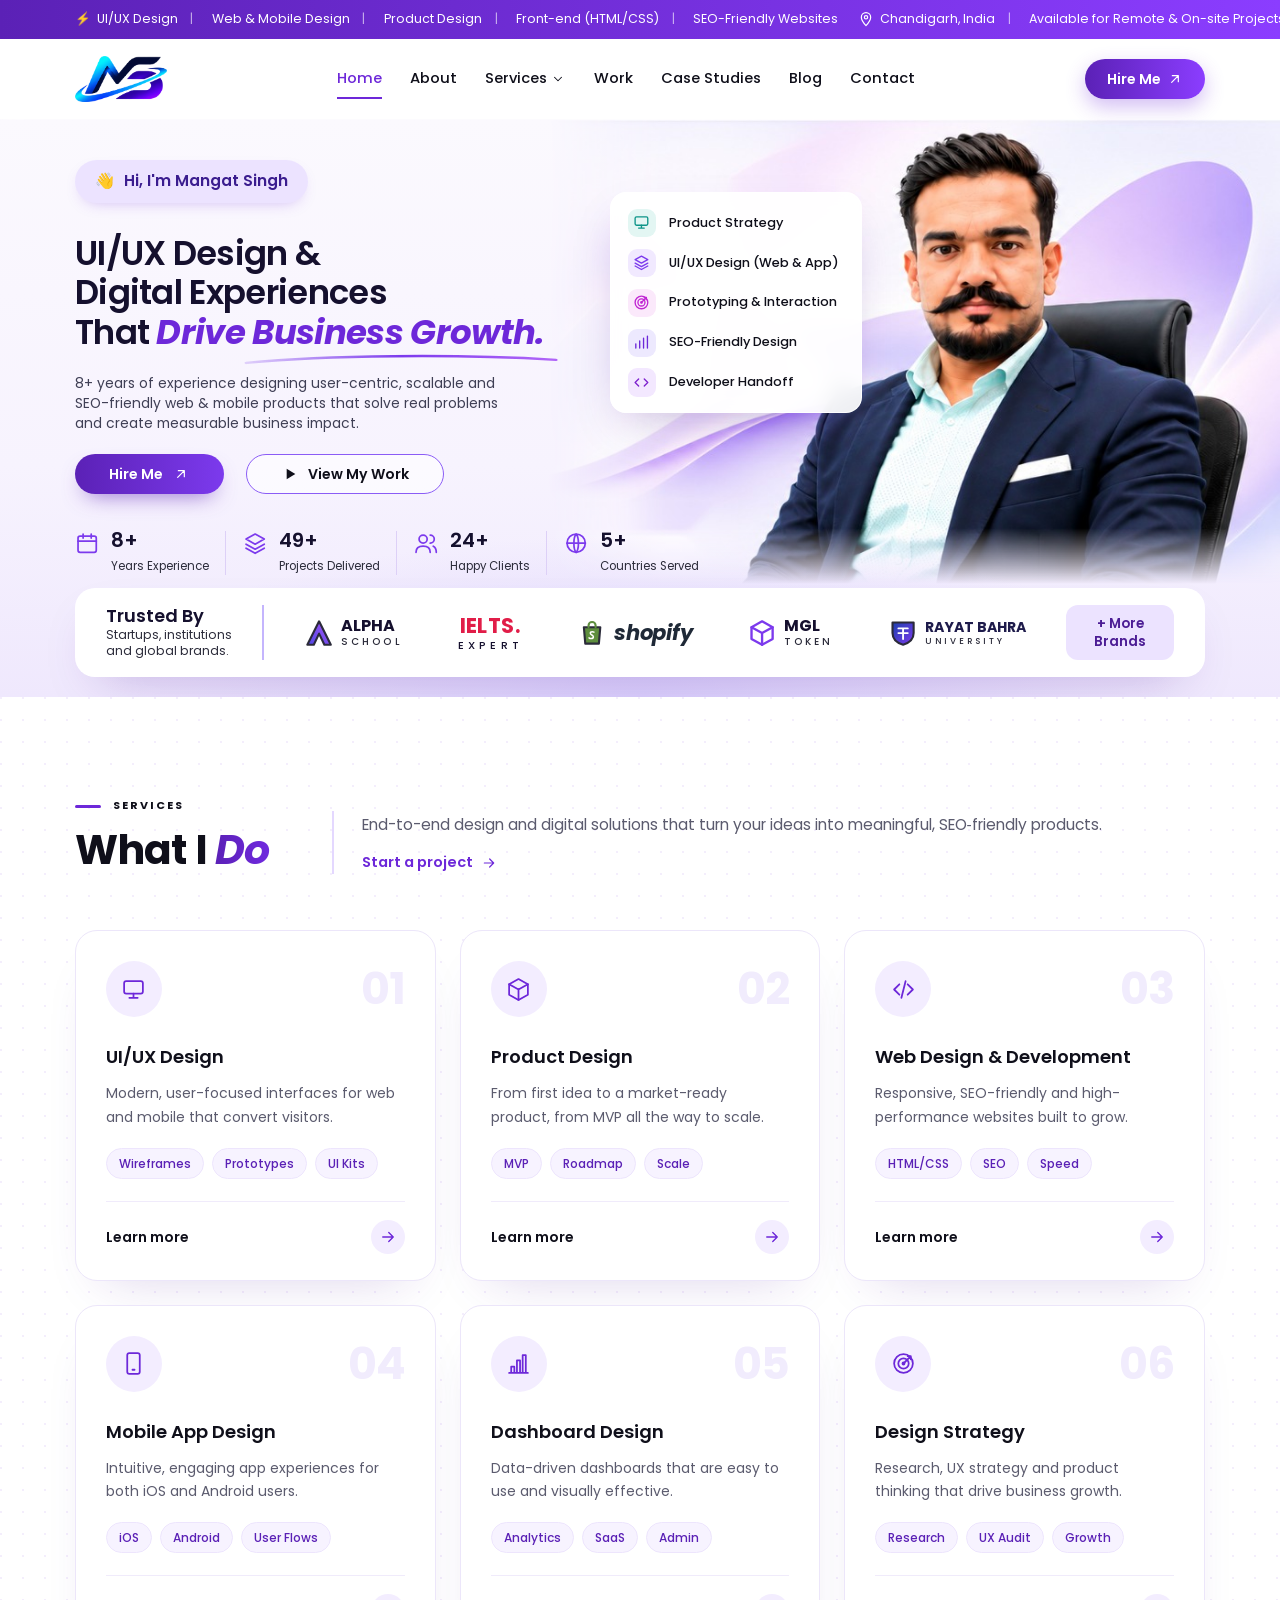
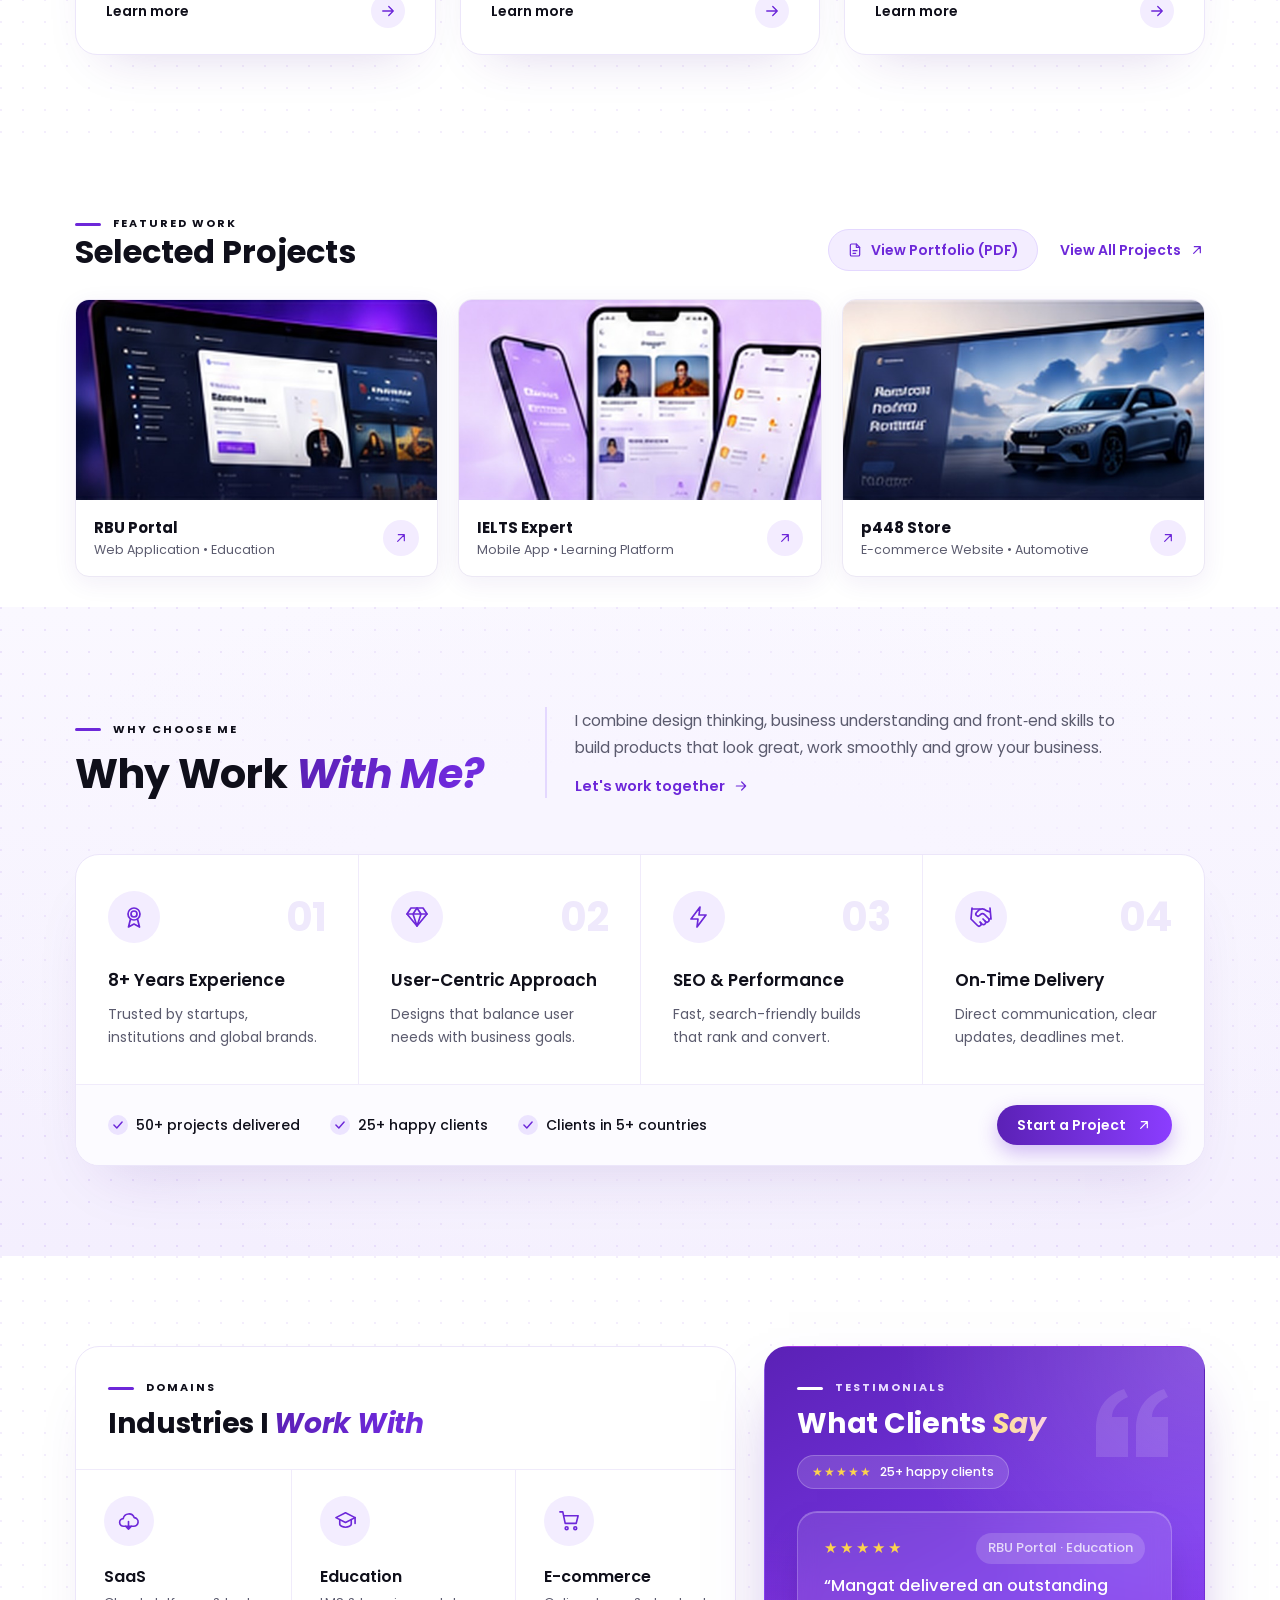
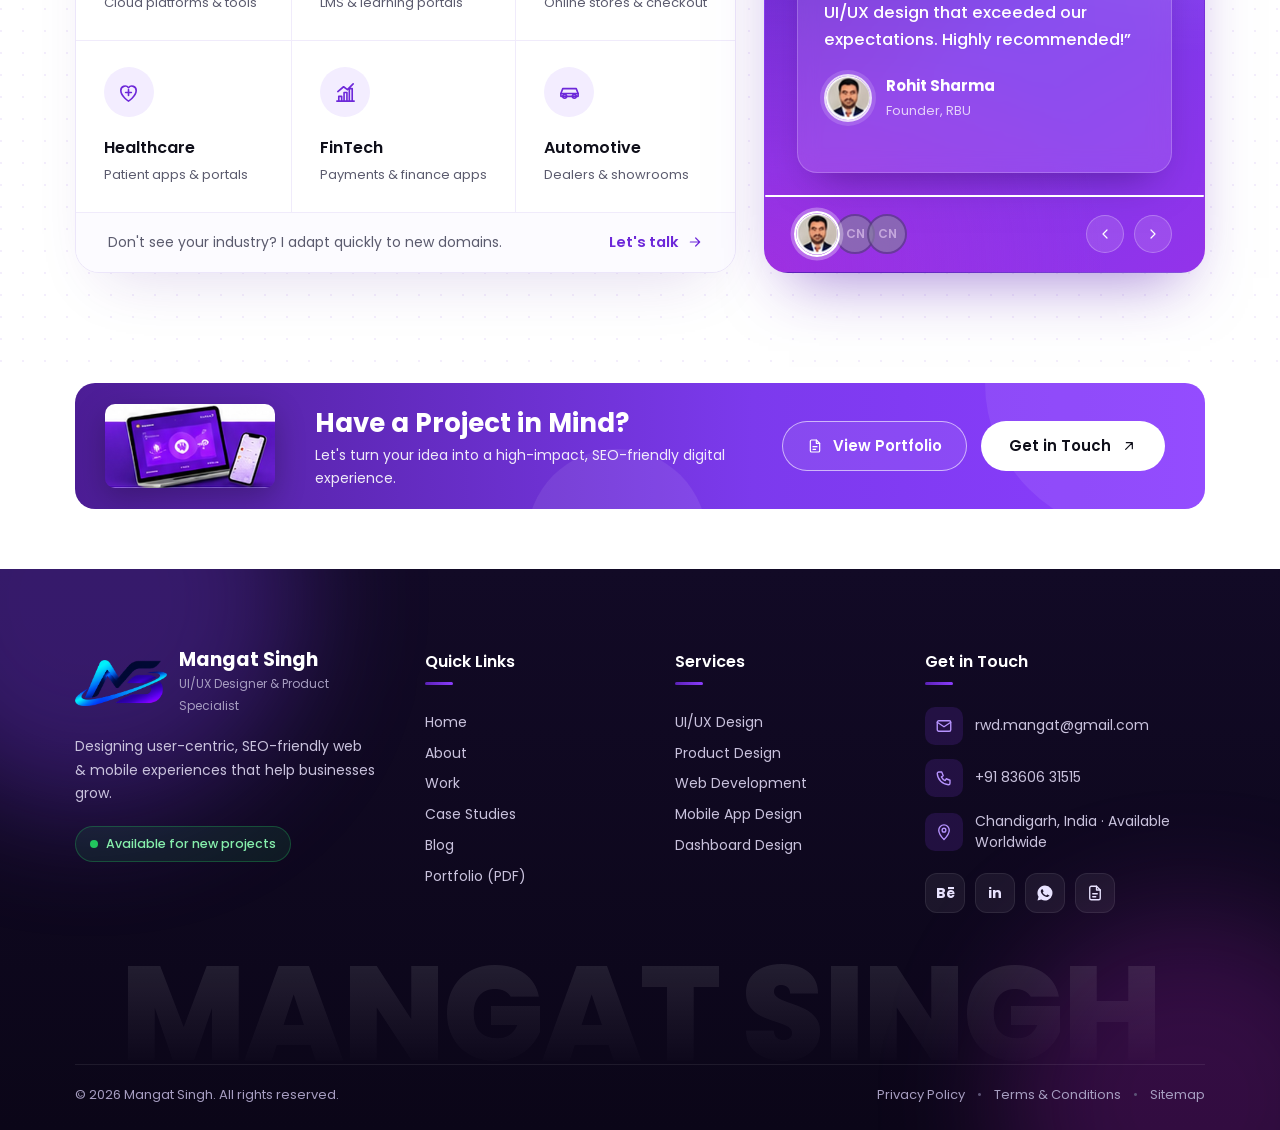
==== commit 2ef671de: "Add files via upload" ====
--- a/index.html
+++ b/index.html
@@ -5,12 +5,12 @@
     <meta name="viewport" content="width=device-width, initial-scale=1.0">
     <title>Mangat Singh | UI/UX Designer & Product Specialist</title>
     <meta name="description" content="Senior UI/UX & Product Designer with 8+ years of experience designing user-centric, scalable and SEO-friendly web & mobile products.">
-    <link rel="icon" type="image/png" href="assets/images/favicon.png?v=17">
+    <link rel="icon" type="image/png" href="assets/images/favicon.png?v=22">
     <link rel="apple-touch-icon" href="assets/images/logo-icon.png">
     <link rel="preconnect" href="https://fonts.googleapis.com">
     <link rel="preconnect" href="https://fonts.gstatic.com" crossorigin>
     <link href="https://fonts.googleapis.com/css2?family=Poppins:wght@400;500;600;700;800&family=Mr+Dafoe&display=swap" rel="stylesheet">
-    <link rel="stylesheet" href="assets/css/style.css?v=17">
+    <link rel="stylesheet" href="assets/css/style.css?v=22">
 </head>
 <body>
 
@@ -38,7 +38,7 @@
     <header class="header" id="header">
         <div class="container header-inner">
             <a href="#home" class="brand" aria-label="Mangat Singh - Home">
-                <img src="assets/images/logo-mark.png?v=17" alt="Mangat Singh" class="brand-img" width="570" height="285">
+                <img src="assets/images/logo-mark.png?v=22" alt="Mangat Singh" class="brand-img" width="570" height="285">
             </a>
 
             <nav class="nav" id="nav">
@@ -77,75 +77,79 @@
 
     <main>
         <!-- ===== Hero ===== -->
-        <section class="hero" id="home">
-            <div class="container hero-inner">
-                <div class="hero-content">
-                    <span class="badge">
-                        <span class="crown">👑</span> Senior UI/UX &amp; Product Designer
-                    </span>
-                    <h1 class="hero-title">
+        <section class="hero2" id="home">
+            <div class="hero2-visual">
+                <img src="assets/images/hero-v2.jpg" alt="Mangat Singh, UI/UX Designer" class="hero2-img" width="800" height="508">
+                <div class="skill-card">
+                    <ul>
+                            <li><span class="sk-ico sk-teal"><svg viewBox="0 0 24 24"><rect x="3" y="4" width="18" height="12" rx="2"/><path d="M8 20h8M12 16v4"/></svg></span>Product Strategy</li>
+                            <li><span class="sk-ico sk-violet"><svg viewBox="0 0 24 24"><path d="m12 3 9 5-9 5-9-5 9-5z"/><path d="m3 13 9 5 9-5"/><path d="m3 17 9 5 9-5"/></svg></span>UI/UX Design (Web &amp; App)</li>
+                            <li><span class="sk-ico sk-pink"><svg viewBox="0 0 24 24"><circle cx="12" cy="12" r="9"/><circle cx="12" cy="12" r="5"/><circle cx="12" cy="12" r="1"/><path d="m12 12 7-7M16 5h3v3"/></svg></span>Prototyping &amp; Interaction</li>
+                            <li><span class="sk-ico sk-indigo"><svg viewBox="0 0 24 24"><path d="M4 20V14M9.5 20V10M15 20V6M20.5 20V3"/></svg></span>SEO-Friendly Design</li>
+                            <li><span class="sk-ico sk-purple"><svg viewBox="0 0 24 24"><path d="m8 7-5 5 5 5M16 7l5 5-5 5"/></svg></span>Developer Handoff</li>
+                    </ul>
+                </div>
+            </div>
+
+            <div class="container hero2-inner">
+                <div class="hero2-content">
+                    <span class="hello-pill"><span class="wave">👋</span> Hi, I'm Mangat Singh</span>
+                    <h1 class="hero2-title">
                         UI/UX Design &amp;<br>
                         Digital Experiences<br>
-                        That <span class="text-gradient">Drive Business Growth.</span>
+                        That <span class="h2-hl">Drive Business Growth.<svg class="h2-swoosh" viewBox="0 0 300 16" preserveAspectRatio="none" aria-hidden="true"><defs><linearGradient id="swg" x1="0" x2="1"><stop offset="0" stop-color="#7c3aed" stop-opacity=".2"/><stop offset=".5" stop-color="#7c3aed"/><stop offset="1" stop-color="#a855f7" stop-opacity=".9"/></linearGradient></defs><path d="M4 13 C 80 3, 200 1, 296 9" /></svg></span>
                     </h1>
-                    <p class="hero-desc">
+                    <p class="hero2-desc">
                         8+ years of experience designing user-centric, scalable and
                         SEO-friendly web &amp; mobile products that solve real problems
                         and create measurable business impact.
                     </p>
-                    <div class="hero-actions">
+                    <div class="hero2-actions">
                         <a href="#contact" class="btn btn-primary">
                             Hire Me
                             <svg viewBox="0 0 24 24" class="ico-sm"><path d="M7 17 17 7M8 7h9v9"/></svg>
                         </a>
-                        <a href="#work" class="btn btn-outline">
+                        <a href="#work" class="btn h2-btn-outline">
                             <svg viewBox="0 0 24 24" class="ico-sm fill"><path d="M7 4v16l13-8z"/></svg>
                             View My Work
                         </a>
                     </div>
-
-                    <div class="stats">
-                        <div class="stat">
-                            <svg viewBox="0 0 24 24" class="ico"><rect x="3" y="5" width="18" height="16" rx="2"/><path d="M3 10h18M8 3v4M16 3v4"/></svg>
-                            <div><strong class="counter" data-target="8">0</strong><strong>+</strong><span>Years Experience</span></div>
-                        </div>
-                        <div class="stat">
-                            <svg viewBox="0 0 24 24" class="ico"><path d="m12 3 9 5-9 5-9-5 9-5z"/><path d="m3 13 9 5 9-5"/><path d="m3 17 9 5 9-5"/></svg>
-                            <div><strong class="counter" data-target="50">0</strong><strong>+</strong><span>Projects Delivered</span></div>
-                        </div>
-                        <div class="stat">
-                            <svg viewBox="0 0 24 24" class="ico"><circle cx="9" cy="8" r="4"/><path d="M2 21c0-4 3-6 7-6s7 2 7 6"/><path d="M16 4a4 4 0 0 1 0 8M19 15c2 1 3 3 3 6"/></svg>
-                            <div><strong class="counter" data-target="25">0</strong><strong>+</strong><span>Happy Clients</span></div>
-                        </div>
-                        <div class="stat">
-                            <svg viewBox="0 0 24 24" class="ico"><circle cx="12" cy="12" r="9"/><path d="M3 12h18M12 3c3 3 3 15 0 18M12 3c-3 3-3 15 0 18"/></svg>
-                            <div><strong class="counter" data-target="5">0</strong><strong>+</strong><span>Countries Served</span></div>
-                        </div>
-                    </div>
-                </div>
-
-                <div class="hero-media">
-                    <div class="hero-photo">
-                        <span class="signature">Mangat Singh</span>
-                        <img src="assets/images/hero.jpg" alt="Mangat Singh, UI/UX Designer" class="hero-img">
-                    </div>
-                </div>
-            </div>
-        </section>
-
-        <!-- ===== Trusted By ===== -->
-        <section class="trusted">
-            <div class="container trusted-inner">
-                <div class="trusted-title">
-                    <h3>Trusted By</h3>
-                    <p>Startups, institutions<br>and global brands.</p>
-                </div>
-                <div class="logos">
-                    <div class="logo-item logo-rbu"><span class="logo-mark"></span><span>RAYAT BAHRA<br><em>UNIVERSITY</em></span></div>
-                    <div class="logo-item logo-alpha"><svg viewBox="0 0 24 24" class="logo-a"><path d="M2 21 12 3l10 18h-5l-5-9-5 9z"/></svg><span>ALPHA<br><em>SCHOOL</em></span></div>
-                    <div class="logo-item logo-ielts"><span>IELTS.<br><em>EXPERT</em></span></div>
-                    <div class="logo-item logo-shopify"><svg viewBox="0 0 24 24" class="logo-bag"><path d="M5 7h14l-1 14H6z"/><path d="M9 7V5a3 3 0 0 1 6 0v2"/></svg><span>shopify</span></div>
-                    <div class="logo-item logo-mgl"><svg viewBox="0 0 24 24" class="logo-hex"><path d="m12 2 9 5v10l-9 5-9-5V7z"/><path d="m3 7 9 5 9-5M12 12v10"/></svg><span>MGL<br><em>TOKEN</em></span></div>
+                    <div class="h2-stats">
+                        <div class="h2-stat">
+                            <svg viewBox="0 0 24 24"><rect x="3" y="5" width="18" height="16" rx="2"/><path d="M3 10h18M8 3v4M16 3v4"/></svg>
+                            <div><strong><span class="counter" data-target="8">0</span>+</strong><span>Years Experience</span></div>
+                        </div>
+                        <div class="h2-stat">
+                            <svg viewBox="0 0 24 24"><path d="m12 3 9 5-9 5-9-5 9-5z"/><path d="m3 13 9 5 9-5"/><path d="m3 17 9 5 9-5"/></svg>
+                            <div><strong><span class="counter" data-target="50">0</span>+</strong><span>Projects Delivered</span></div>
+                        </div>
+                        <div class="h2-stat">
+                            <svg viewBox="0 0 24 24"><circle cx="9" cy="8" r="4"/><path d="M2 21c0-4 3-6 7-6s7 2 7 6"/><path d="M16 4a4 4 0 0 1 0 8M19 15c2 1 3 3 3 6"/></svg>
+                            <div><strong><span class="counter" data-target="25">0</span>+</strong><span>Happy Clients</span></div>
+                        </div>
+                        <div class="h2-stat">
+                            <svg viewBox="0 0 24 24"><circle cx="12" cy="12" r="9"/><path d="M3 12h18M12 3c3 3 3 15 0 18M12 3c-3 3-3 15 0 18"/></svg>
+                            <div><strong><span class="counter" data-target="5">0</span>+</strong><span>Countries Served</span></div>
+                        </div>
+                    </div>
+                </div>
+            </div>
+
+            <!-- Trusted By -->
+            <div class="container">
+                <div class="trust-card">
+                    <div class="trust-card-title">
+                        <h3>Trusted By</h3>
+                        <p>Startups, institutions<br>and global brands.</p>
+                    </div>
+                    <div class="trust-logos">
+                        <span class="tl tl-alpha"><svg viewBox="0 0 24 24"><defs><linearGradient id="alg" x1="0" y1="1" x2="1" y2="0"><stop offset="0" stop-color="#4f46e5"/><stop offset="1" stop-color="#a855f7"/></linearGradient></defs><path d="M2 22 12 2l10 20h-5.5L12 12.5 7.5 22z" fill="url(#alg)"/></svg><b>ALPHA<i>SCHOOL</i></b></span>
+                        <span class="tl tl-ielts"><b>IELTS<em>.</em><i>EXPERT</i></b></span>
+                        <span class="tl tl-shopify"><svg viewBox="0 0 24 24"><path d="M5 7h14l-1.2 14H6.2z" fill="#5e8e3e"/><path d="M9 7V5.5a3 3 0 0 1 6 0V7" fill="none" stroke="#5e8e3e" stroke-width="1.8"/><path d="M13.6 11.2c-.5-.3-1-.4-1.5-.4-1 0-1.6.6-1.6 1.3 0 1.6 2.6 1.4 2.6 3 0 .9-.8 1.6-1.9 1.6-.7 0-1.3-.2-1.8-.6" fill="none" stroke="#fff" stroke-width="1.3" stroke-linecap="round"/></svg><b>shopify</b></span>
+                        <span class="tl tl-mgl"><svg viewBox="0 0 24 24"><path d="m12 2 9 5v10l-9 5-9-5V7z" fill="none" stroke="#7c3aed" stroke-width="2"/><path d="m3 7 9 5 9-5M12 12v10" fill="none" stroke="#7c3aed" stroke-width="2"/></svg><b>MGL<i>TOKEN</i></b></span>
+                        <span class="tl tl-rbu"><svg viewBox="0 0 24 24"><defs><linearGradient id="rbg" x1="0" y1="0" x2="1" y2="1"><stop offset="0" stop-color="#1e40af"/><stop offset="1" stop-color="#7c3aed"/></linearGradient></defs><path d="M3 3h18v9c0 5-4 8.5-9 10-5-1.5-9-5-9-10z" fill="url(#rbg)"/><path d="M8 8h8M8 12h8M12 8v9" stroke="#fff" stroke-width="1.6"/></svg><b>RAYAT BAHRA<i>UNIVERSITY</i></b></span>
+                    </div>
+                    <a href="https://www.behance.net/mangat" target="_blank" rel="noopener" class="more-brands">+ More <br>Brands</a>
                 </div>
             </div>
         </section>
@@ -501,7 +505,7 @@
                 <!-- Brand -->
                 <div class="footer-about">
                     <a href="#home" class="footer-logo" aria-label="Mangat Singh - Home">
-                        <img src="assets/images/logo-mark.png?v=17" alt="Mangat Singh" class="brand-img" width="570" height="285">
+                        <img src="assets/images/logo-mark.png?v=22" alt="Mangat Singh" class="brand-img" width="570" height="285">
                         <span>
                             <strong>Mangat Singh</strong>
                             <small>UI/UX Designer &amp; Product Specialist</small>
@@ -571,6 +575,6 @@
         </a>
     </footer>
 
-    <script src="assets/js/script.js?v=17"></script>
+    <script src="assets/js/script.js?v=22"></script>
 </body>
 </html>
--- a/assets/css/style.css
+++ b/assets/css/style.css
@@ -1510,3 +1510,452 @@
 }
 .link-pdf:hover { background: var(--grad); color: #fff; border-color: transparent; transform: translateY(-2px); box-shadow: 0 10px 20px -8px rgba(109, 40, 217, .5); }
 @media (max-width: 600px) { .section-head.align-end { flex-direction: column; align-items: flex-start; } }
+
+/* =========================================================
+   Hero content — v2 polish
+   ========================================================= */
+/* badge */
+.badge {
+    background: #fff; border: 1px solid #e9e0fb;
+    box-shadow: 0 6px 18px -8px rgba(109, 40, 217, .25);
+    padding-right: clamp(5px, .45vw, 7px);
+}
+.badge-live {
+    display: inline-flex; align-items: center; gap: 6px;
+    margin-left: 6px; padding: .25em .75em; border-radius: 50px;
+    background: #ecfdf3; color: #15803d; font-size: .85em; font-weight: 600;
+}
+.badge-live i { width: 7px; height: 7px; border-radius: 50%; background: #22c55e; animation: pulse 2s infinite; }
+
+/* hand-drawn underline under "Drive Business Growth." */
+.hl { position: relative; display: inline-block; white-space: nowrap; }
+.hl-line {
+    position: absolute; left: 2%; bottom: -.12em; width: 96%; height: .28em;
+    fill: none; stroke: url(#none); stroke: #a78bfa; stroke-width: 5; stroke-linecap: round;
+    overflow: visible;
+}
+.hl-line path { stroke-dasharray: 320; stroke-dashoffset: 320; animation: drawLine 1.1s 1.2s var(--ease) forwards; }
+@keyframes drawLine { to { stroke-dashoffset: 0; } }
+
+/* description */
+.hero-desc { color: #4a4a5e; }
+.hero-desc strong { color: var(--dark); font-weight: 600; }
+
+/* buttons */
+.hero-actions .btn-primary { box-shadow: 0 12px 28px -8px rgba(109, 40, 217, .6); }
+.btn-play { gap: .7em; border-color: #d9cdf5; background: #fff; }
+.play-ico {
+    width: 1.9em; height: 1.9em; border-radius: 50%;
+    display: grid; place-items: center;
+    background: #f3edff; color: var(--primary);
+    position: relative;
+    transition: background .3s, color .3s;
+}
+.play-ico::after {
+    content: ""; position: absolute; inset: -4px; border-radius: 50%;
+    border: 1.5px solid rgba(124, 58, 237, .35);
+    animation: ring 2s ease-out infinite;
+}
+.play-ico svg { width: 46%; height: 46%; margin-left: 8%; }
+.btn-play:hover { background: var(--dark); border-color: var(--dark); }
+.btn-play:hover .play-ico { background: #fff; color: var(--dark); }
+.btn-play:hover svg { transform: none; }
+@keyframes ring { 0% { transform: scale(.85); opacity: 1; } 100% { transform: scale(1.35); opacity: 0; } }
+
+/* stats card */
+.stats {
+    display: inline-flex; gap: 0;
+    padding: clamp(10px, 1.05vw, 15px) clamp(6px, .6vw, 10px);
+    background: rgba(255, 255, 255, .78);
+    border: 1px solid #ece4fb; border-radius: 18px;
+    box-shadow: 0 18px 40px -22px rgba(76, 29, 149, .3);
+    -webkit-backdrop-filter: blur(8px); backdrop-filter: blur(8px);
+}
+.stat { padding: 0 clamp(10px, 1.1vw, 18px); }
+.stat + .stat { border-left: 1px solid #efe8fc; }
+.stat-ico {
+    width: clamp(32px, 3vw, 42px); height: clamp(32px, 3vw, 42px); flex-shrink: 0;
+    border-radius: 50%; display: grid; place-items: center;
+    background: #f3edff; color: var(--primary);
+    transition: background .4s, color .4s, transform .5s var(--ease);
+}
+.stat-ico svg { width: 52%; height: 52%; color: currentColor; }
+.stat:hover .stat-ico { background: var(--grad); color: #fff; transform: translateY(-3px) rotate(-6deg); }
+.stat:hover svg { transform: none; }
+
+@media (max-width: 600px) {
+    .stats { display: grid; grid-template-columns: 1fr 1fr; gap: 14px 0; width: 100%; padding: 14px 4px; }
+    .stat { width: auto; }
+    .stat:nth-child(3) { border-left: none; }
+    .badge-live { display: none; }
+    .hl { white-space: normal; }
+}
+/* stats: open row (no card) so it never overlaps the photo */
+.stats {
+    display: flex; padding: 0; background: none; border: none; border-radius: 0;
+    box-shadow: none; -webkit-backdrop-filter: none; backdrop-filter: none;
+    gap: 0;
+}
+.stat { padding: 0 clamp(10px, 1.15vw, 18px); gap: clamp(7px, .7vw, 10px); }
+.stat:first-child { padding-left: 0; }
+.stat:last-child { padding-right: 0; }
+.stat + .stat { border-left: 1px solid #e6dcfa; }
+.stat-ico { width: clamp(30px, 2.8vw, 40px); height: clamp(30px, 2.8vw, 40px); }
+.stat-ico svg.ico { width: clamp(15px, 1.35vw, 19px); height: clamp(15px, 1.35vw, 19px); display: block; }
+@media (max-width: 600px) {
+    .stats { display: grid; grid-template-columns: 1fr 1fr; gap: 16px 0; width: 100%; }
+    .stat:nth-child(3) { border-left: none; padding-left: 0; }
+    .stat:nth-child(2) { padding-right: 0; }
+}
+/* stop hero from scaling past the container width (container maxes at 1180px ≈ 1336px viewport) */
+@media (min-width: 1337px) {
+    .hero-content { padding: 34px 0 37px; max-width: 668px; }
+    .badge { font-size: 15.5px; margin-bottom: 19px; }
+    .hero-title { font-size: 46px; margin-bottom: 17px; }
+    .hero-desc { font-size: 17.5px; max-width: 521px; margin-bottom: 25px; }
+    .hero-actions { gap: 25px; margin-bottom: 37px; }
+    .hero-actions .btn { font-size: 16px; height: 44px; min-width: 167px; }
+    .hero-actions .btn-outline { min-width: 222px; }
+    .stat { padding: 0 15px; gap: 9px; }
+    .stat strong { font-size: 22.5px; }
+    .stat span { font-size: 12.5px; }
+    .stat-ico { width: 37px; height: 37px; }
+    .stat-ico svg.ico { width: 18px; height: 18px; }
+    .signature { font-size: 45px; }
+}
+@media (max-width: 1336px) and (min-width: 601px) {
+    .stat { padding: 0 clamp(8px, .85vw, 15px); gap: clamp(6px, .6vw, 9px); }
+    .stat-ico { width: clamp(28px, 2.5vw, 37px); height: clamp(28px, 2.5vw, 37px); }
+    .stats { flex-wrap: nowrap; }
+}
+.stat-ico { background: #ece3ff; }
+/* fix: generic ".stat span" rule must not hit the icon circle */
+.stat .stat-ico { display: grid; place-items: center; margin-top: 0; }
+/* mobile / tablet: hero text uses full width */
+@media (max-width: 960px) {
+    .hero-content { max-width: none !important; }
+    .hero-desc { max-width: none !important; }
+}
+
+/* =========================================================
+   Hero — v3 clean & minimal
+   ========================================================= */
+.badge.badge-min {
+    background: transparent; border: 1px solid #e3d9f8; box-shadow: none;
+    font-weight: 500; color: #3a3a4d; gap: 10px;
+    padding: clamp(5px, .5vw, 7px) clamp(14px, 1.3vw, 18px);
+}
+.badge-dot { width: 7px; height: 7px; border-radius: 50%; background: var(--primary); flex-shrink: 0; }
+
+.hero-title { font-weight: 600; letter-spacing: -.035em; }
+.hero-title .text-gradient { font-weight: 600; }
+.hero-desc { color: #55556a; font-weight: 400; }
+
+.hero-actions .btn-primary { box-shadow: 0 8px 20px -10px rgba(109, 40, 217, .55); }
+.hero-actions .btn-primary::after { display: none; }
+.hero-actions .btn-outline { border: 1px solid #d6d1e3; background: transparent; }
+.hero-actions .btn-outline:hover { background: var(--dark); border-color: var(--dark); }
+
+/* stats: number + label only, thin dividers */
+.stats { gap: 0; }
+.stat { display: block; padding: 0 clamp(16px, 2vw, 30px); }
+.stat:first-child { padding-left: 0; }
+.stat + .stat { border-left: 1px solid #e8e2f3; }
+.stat > div { line-height: 1; }
+.stat strong { font-weight: 600; font-size: clamp(20px, 2vw, 28px); letter-spacing: -.02em; }
+.stat strong + strong { color: var(--primary); }
+.stat span { margin-top: .55em; color: #6b6b80; font-size: clamp(10.5px, .95vw, 13px); }
+@media (min-width: 1337px) {
+    .stat { padding: 0 30px; }
+    .stat strong { font-size: 27px; }
+    .stat span { font-size: 13px; }
+}
+@media (max-width: 600px) {
+    .stats { display: grid; grid-template-columns: 1fr 1fr; gap: 18px 0; }
+    .stat { padding: 0 0 0 18px; }
+    .stat:nth-child(odd) { padding-left: 0; border-left: none; }
+}
+
+/* =========================================================
+   Hero left side — style variants (A / B / C)
+   ========================================================= */
+.hero-hello, .hero-trust { display: none; }
+.hero-content > *:nth-child(6) { animation-delay: .85s; }
+.hero-content > *:nth-child(7) { animation-delay: 1s; }
+
+/* ---------- A: Editorial (intro line + trust row) ---------- */
+.hero--a .badge { display: none; }
+.hero--a .hero-hello {
+    display: flex; align-items: center; gap: 8px; flex-wrap: wrap;
+    font-size: clamp(13px, 1.15vw, 16px); color: #6b6b80; margin-bottom: clamp(12px, 1.2vw, 18px);
+}
+.hero--a .hero-hello strong { color: var(--dark); font-weight: 600; }
+.wave { display: inline-block; animation: wave 2.4s ease-in-out infinite; transform-origin: 70% 70%; }
+@keyframes wave { 0%, 60%, 100% { transform: rotate(0); } 10%, 30% { transform: rotate(14deg); } 20% { transform: rotate(-8deg); } 40% { transform: rotate(10deg); } }
+.hero--a .hero-title { font-weight: 700; letter-spacing: -.04em; line-height: 1.04; }
+.hero--a .hero-desc { border-left: 3px solid #c4b5fd; padding-left: 16px; }
+.hero--a .stats { display: none; }
+.hero--a .hero-trust { display: flex; align-items: center; gap: 14px; }
+.trust-avatars { display: flex; }
+.trust-avatars > * {
+    width: clamp(34px, 3vw, 42px); height: clamp(34px, 3vw, 42px); border-radius: 50%;
+    border: 2px solid #fff; margin-left: -10px; object-fit: cover;
+    display: grid; place-items: center; font-size: 12px; font-weight: 600; color: #fff;
+    box-shadow: 0 4px 10px rgba(76, 29, 149, .18);
+}
+.trust-avatars > *:first-child { margin-left: 0; }
+.trust-avatars span:nth-child(2) { background: #8b5cf6; }
+.trust-avatars span:nth-child(3) { background: #c026d3; }
+.trust-avatars span:nth-child(4) { background: var(--dark); }
+.trust-text { display: flex; flex-direction: column; gap: 2px; font-size: clamp(12px, 1vw, 14px); color: #55556a; }
+.trust-text strong { color: var(--dark); font-weight: 600; }
+.trust-stars { color: #f5b301; letter-spacing: 2px; font-size: 13px; }
+
+/* ---------- B: Highlight (marker words + ruled stats) ---------- */
+.hero--b .badge.badge-min { background: #fff; border-color: #ece4fb; box-shadow: 0 4px 14px -6px rgba(109, 40, 217, .2); }
+.hero--b .hero-title { font-weight: 700; }
+.hero--b .hero-title .text-gradient {
+    -webkit-background-clip: border-box; background-clip: border-box;
+    color: var(--primary); font-style: italic; animation: none;
+    background: linear-gradient(180deg, transparent 62%, #e9ddff 62%, #e9ddff 92%, transparent 92%);
+    padding: 0 .08em;
+}
+.hero--b .stats { padding-top: clamp(14px, 1.4vw, 20px); border-top: 1px solid #e6def6; display: flex; width: fit-content; }
+.hero--b .stat strong:first-child { color: var(--primary); }
+.hero--b .stat strong + strong { color: var(--primary); }
+
+/* ---------- C: Cards (stats as mini cards) ---------- */
+.hero--c .hero-title { font-weight: 700; }
+.hero--c .stats { gap: clamp(8px, .9vw, 12px); }
+.hero--c .stat, .hero--c .stat + .stat, .hero--c .stat:first-child {
+    border: 1px solid #ece4fb; border-radius: 14px; background: rgba(255, 255, 255, .85);
+    padding: clamp(10px, 1vw, 14px) clamp(12px, 1.2vw, 18px);
+    box-shadow: 0 10px 24px -16px rgba(76, 29, 149, .35);
+    transition: transform .4s var(--ease), border-color .3s;
+}
+.hero--c .stat:hover { transform: translateY(-4px); border-color: #c4b5fd; }
+.hero--c .stat strong { font-size: clamp(18px, 1.7vw, 24px); }
+.trust-avatars span:nth-child(2) { background: var(--grad); font-size: 11px; }
+
+/* =========================================================
+   Hero final — A + B mix
+   ========================================================= */
+/* A: intro line instead of badge */
+.hero--ab .badge { display: none; }
+.hero--ab .hero-hello {
+    display: flex; align-items: center; gap: 8px; flex-wrap: wrap;
+    font-size: clamp(13px, 1.15vw, 16px); color: #6b6b80; margin-bottom: clamp(12px, 1.2vw, 18px);
+}
+.hero--ab .hero-hello strong { color: var(--dark); font-weight: 600; }
+.hero--ab .hero-title { font-weight: 700; letter-spacing: -.04em; line-height: 1.04; }
+.hero--ab .hero-desc { border-left: 3px solid #c4b5fd; padding-left: 16px; }
+
+/* B: highlighter on key words */
+.hero--ab .hero-title .text-gradient {
+    -webkit-background-clip: border-box; background-clip: border-box;
+    color: var(--primary); font-style: italic; animation: none;
+    background: linear-gradient(180deg, transparent 62%, #e9ddff 62%, #e9ddff 92%, transparent 92%) no-repeat;
+    background-size: 0% 100%;
+    animation: marker 1s 1.1s var(--ease) forwards;
+    padding: 0 .08em;
+}
+@keyframes marker { to { background-size: 100% 100%; } }
+
+/* B: stats with a thin rule above */
+.hero--ab .stats {
+    display: flex; width: fit-content;
+    padding-top: clamp(12px, 1.2vw, 18px); border-top: 1px solid #e6def6;
+}
+.hero--ab .stat strong, .hero--ab .stat strong + strong { color: var(--primary); }
+
+/* A: trust row under the stats */
+.hero--ab .hero-trust { display: flex; align-items: center; gap: 12px; margin-top: clamp(14px, 1.4vw, 20px); }
+.hero--ab .hero-actions { margin-bottom: clamp(18px, 2vw, 28px); }
+
+@media (min-width: 1337px) {
+    .hero--ab .hero-actions { margin-bottom: 28px; }
+}
+@media (max-width: 600px) {
+    .hero--ab .stats { width: 100%; }
+}
+/* photo size tied to screen width (not hero height) so extra text never pushes it left */
+@media (min-width: 961px) {
+    .hero-photo { height: auto; width: min(44.5vw, 595px); }
+}
+@media (max-width: 600px) {
+    .hero--ab .stats { display: grid; grid-template-columns: 1fr 1fr; gap: 16px 0; width: 100%; }
+    .hero--ab .stat { padding: 0 0 0 18px; border-left: 1px solid #e8e2f3; }
+    .hero--ab .stat:nth-child(odd) { padding-left: 0; border-left: none; }
+}
+
+/* =========================================================
+   HERO v2 — matches new design (waves, skill card, trust card)
+   Base measurements taken at a 1400px wide screen.
+   ========================================================= */
+.hero2 {
+    position: relative; overflow: hidden;
+    background:
+        radial-gradient(ellipse 60% 40% at 50% 100%, rgba(196, 181, 253, .45), transparent 70%),
+        linear-gradient(180deg, #fbf9fe 0%, #f7f3fe 60%, #efe8fd 100%);
+    padding-bottom: clamp(16px, 1.6vw, 24px);
+}
+/* photo + waves, pinned top-right */
+.hero2-visual {
+    position: absolute; top: 0; right: 0;
+    width: min(57.2vw, 880px); aspect-ratio: 800 / 508;
+}
+.hero2-img {
+    width: 100%; height: 100%; object-fit: cover;
+    -webkit-mask-image: linear-gradient(90deg, transparent 0%, #000 16%), linear-gradient(180deg, #000 88%, transparent 100%);
+    -webkit-mask-composite: source-in;
+            mask-image: linear-gradient(90deg, transparent 0%, #000 16%), linear-gradient(180deg, #000 88%, transparent 100%);
+            mask-composite: intersect;
+    opacity: 0; animation: fadeIn 1.2s .2s var(--ease) forwards;
+}
+@keyframes fadeIn { to { opacity: 1; } }
+
+/* floating skills card */
+.skill-card {
+    position: absolute; left: 8.5%; top: 15.7%; z-index: 2;
+    padding: clamp(10px, 1vw, 15px) clamp(14px, 1.3vw, 20px);
+    background: rgba(255, 255, 255, .92);
+    border: 1px solid rgba(255, 255, 255, .9);
+    border-radius: 16px;
+    box-shadow: 0 20px 45px -18px rgba(76, 29, 149, .35);
+    -webkit-backdrop-filter: blur(10px); backdrop-filter: blur(10px);
+    opacity: 0; animation: cardIn .9s 1s var(--ease) forwards, float 6s 2s ease-in-out infinite;
+}
+@keyframes cardIn { from { opacity: 0; transform: translateY(20px) scale(.96); } to { opacity: 1; transform: none; } }
+.skill-card ul { display: flex; flex-direction: column; gap: clamp(4px, .45vw, 7px); }
+.skill-card li {
+    display: flex; align-items: center; gap: clamp(10px, 1vw, 14px);
+    font-size: clamp(11px, 1vw, 14.5px); font-weight: 500; color: var(--dark); white-space: nowrap;
+    padding: 3px 6px 3px 0; border-radius: 10px;
+    transition: transform .3s var(--ease), color .3s;
+}
+.skill-card li:hover { transform: translateX(4px); color: var(--primary); }
+.sk-ico {
+    width: clamp(24px, 2.2vw, 32px); height: clamp(24px, 2.2vw, 32px); flex-shrink: 0;
+    border-radius: 9px; display: grid; place-items: center;
+}
+.sk-ico svg { width: 60%; height: 60%; stroke-width: 1.9; }
+.sk-teal   { background: #e3f6f3; color: #0d9488; }
+.sk-violet { background: #f1e9ff; color: #7c3aed; }
+.sk-pink   { background: #fbe9fb; color: #c026d3; }
+.sk-indigo { background: #ede9fe; color: #6d28d9; }
+.sk-purple { background: #f3e8ff; color: #7e22ce; }
+
+/* left content */
+.hero2-inner { position: relative; z-index: 3; }
+.hero2-content { padding-top: clamp(26px, 3.2vw, 46px); max-width: min(48vw, 640px); }
+.hero2-content > * { opacity: 0; animation: fadeUp .9s var(--ease) forwards; }
+.hero2-content > *:nth-child(1) { animation-delay: .1s; }
+.hero2-content > *:nth-child(2) { animation-delay: .25s; }
+.hero2-content > *:nth-child(3) { animation-delay: .4s; }
+.hero2-content > *:nth-child(4) { animation-delay: .55s; }
+.hero2-content > *:nth-child(5) { animation-delay: .7s; }
+
+.hello-pill {
+    display: inline-flex; align-items: center; gap: 10px;
+    padding: clamp(7px, .7vw, 10px) clamp(16px, 1.55vw, 22px);
+    background: #ece3ff; border-radius: 50px;
+    font-size: clamp(13px, 1.2vw, 17px); font-weight: 600; color: #3b1d8f;
+    box-shadow: 0 6px 16px -8px rgba(109, 40, 217, .35);
+    margin-bottom: clamp(18px, 2.4vw, 34px);
+}
+.hero2-title {
+    font-size: clamp(28px, 2.65vw, 39px); line-height: 1.17; font-weight: 600;
+    color: #15102e; letter-spacing: -.02em; margin-bottom: clamp(14px, 1.6vw, 22px);
+}
+.h2-hl { position: relative; display: inline-block; font-style: italic; font-weight: 700; color: #6d28d9; white-space: nowrap; }
+.h2-swoosh {
+    position: absolute; left: 22%; right: -2%; bottom: -.38em; width: 82%; height: .36em;
+    fill: none; stroke: url(#swg); stroke-width: 3.2; stroke-linecap: round; overflow: visible;
+}
+.h2-swoosh path { stroke-dasharray: 320; stroke-dashoffset: 320; animation: drawLine 1.1s 1.1s var(--ease) forwards; }
+.hero2-desc {
+    font-size: clamp(13.5px, 1.08vw, 16px); line-height: 1.45; color: #3f3f55;
+    max-width: 34em; margin-bottom: clamp(18px, 1.6vw, 24px);
+}
+.hero2-actions { display: flex; gap: clamp(14px, 1.75vw, 26px); flex-wrap: wrap; margin-bottom: clamp(24px, 2.9vw, 42px); }
+.hero2-actions .btn { height: clamp(40px, 3vw, 46px); padding: 0 clamp(28px, 2.7vw, 40px); font-size: clamp(13.5px, 1.1vw, 16px); }
+.hero2-actions .btn-primary { background: linear-gradient(90deg, #5b21b6, #7c3aed); box-shadow: 0 10px 22px -10px rgba(91, 33, 182, .7); }
+.h2-btn-outline { border: 1.5px solid #8b5cf6; color: var(--dark); background: rgba(255, 255, 255, .6); }
+.h2-btn-outline:hover { background: #5b21b6; border-color: #5b21b6; color: #fff; transform: translateY(-3px); }
+
+.h2-stats { display: flex; align-items: flex-start; }
+.h2-stat { display: flex; align-items: flex-start; gap: clamp(8px, .9vw, 13px); padding: 0 clamp(14px, 1.6vw, 24px); }
+.h2-stat:first-child { padding-left: 0; }
+.h2-stat + .h2-stat { border-left: 1px solid #ddd0f7; }
+.h2-stat > svg { width: clamp(20px, 1.9vw, 28px); height: clamp(20px, 1.9vw, 28px); color: #7c3aed; flex-shrink: 0; stroke-width: 1.7; transition: transform .4s var(--ease); }
+.h2-stat:hover > svg { transform: translateY(-3px) rotate(-6deg); }
+.h2-stat strong { display: block; font-size: clamp(17px, 1.55vw, 23px); font-weight: 600; color: #15102e; line-height: 1; }
+.h2-stat span { display: block; font-size: clamp(10.5px, .9vw, 13px); color: #2b2b3a; margin-top: .55em; white-space: nowrap; }
+.h2-stat strong span { display: inline; font-size: inherit; color: inherit; margin: 0; }
+
+/* hero height follows the photo on desktop */
+@media (min-width: 961px) {
+    .hero2-inner { min-height: min(36.3vw, 558px); }
+}
+
+/* Trusted By card */
+.trust-card {
+    position: relative; z-index: 4;
+    display: flex; align-items: center; gap: clamp(16px, 2vw, 30px);
+    margin-top: clamp(10px, 1vw, 16px);
+    padding: clamp(14px, 1.3vw, 20px) clamp(18px, 2.4vw, 34px);
+    background: #fff; border-radius: 20px;
+    box-shadow: 0 20px 50px -25px rgba(76, 29, 149, .35);
+    opacity: 0; animation: fadeUp .9s .9s var(--ease) forwards;
+}
+.trust-card-title { flex-shrink: 0; padding-right: clamp(18px, 2.4vw, 34px); border-right: 2px solid #c4b5fd; }
+.trust-card-title h3 { font-size: clamp(16px, 1.4vw, 20px); font-weight: 600; color: #15102e; line-height: 1.2; }
+.trust-card-title p { font-size: clamp(11px, .95vw, 13.5px); color: #2b2b3a; line-height: 1.35; }
+.trust-logos { flex: 1; display: flex; align-items: center; justify-content: space-around; gap: clamp(14px, 2vw, 30px); flex-wrap: wrap; }
+.tl {
+    display: inline-flex; align-items: center; gap: 8px;
+    transition: transform .35s var(--ease), filter .35s;
+}
+.tl:hover { transform: translateY(-3px) scale(1.04); }
+.tl svg { width: clamp(24px, 2.2vw, 32px); height: clamp(24px, 2.2vw, 32px); flex-shrink: 0; }
+.tl b { display: flex; flex-direction: column; line-height: 1; font-weight: 700; color: #15102e; font-size: clamp(13px, 1.25vw, 18px); }
+.tl i { font-style: normal; font-weight: 500; font-size: .62em; letter-spacing: .32em; margin-top: 3px; color: #2b2b3a; }
+.tl-ielts b { color: #e11d48; font-size: clamp(17px, 1.65vw, 24px); letter-spacing: .02em; display: block; text-align: center; }
+.tl-ielts em { font-style: normal; color: #e11d48; }
+.tl-ielts i { display: block; color: #15102e; font-size: .52em; letter-spacing: .38em; margin-top: 4px; }
+.tl-shopify b { font-style: italic; font-size: clamp(17px, 1.65vw, 24px); color: #1f2937; letter-spacing: -.01em; }
+.tl-rbu b { font-size: clamp(12px, 1.1vw, 16px); color: #1e1b4b; }
+.more-brands {
+    flex-shrink: 0; text-align: center;
+    padding: clamp(8px, .8vw, 12px) clamp(18px, 2.2vw, 32px);
+    background: #ece3ff; border-radius: 12px;
+    font-size: clamp(12px, 1.05vw, 15px); font-weight: 600; color: #4c1d95; line-height: 1.3;
+    transition: background .3s, color .3s, transform .3s var(--ease);
+}
+.more-brands:hover { background: var(--grad); color: #fff; transform: translateY(-2px); }
+
+/* ---------- responsive ---------- */
+@media (max-width: 960px) {
+    .hero2 { display: flex; flex-direction: column; }
+    .hero2-inner { order: 1; }
+    .hero2-visual { order: 2; position: relative; width: 100%; max-width: 640px; margin: 20px auto 0; }
+    .hero2 > .container:last-child { order: 3; }
+    .hero2-content { max-width: none; }
+    .hero2-desc { max-width: none; }
+    .trust-card { flex-wrap: wrap; }
+    .trust-card-title { border-right: none; padding-right: 0; width: 100%; }
+}
+@media (max-width: 600px) {
+    .h2-stats { display: grid; grid-template-columns: 1fr 1fr; gap: 18px 0; }
+    .h2-stat { padding: 0 0 0 14px; }
+    .h2-stat:nth-child(odd) { padding-left: 0; border-left: none; }
+    .h2-hl { white-space: normal; }
+    .skill-card { left: 4%; top: 6%; transform-origin: top left; scale: .82; }
+    .trust-logos { justify-content: flex-start; gap: 18px 26px; }
+    .more-brands { width: 100%; }
+    .more-brands br { display: none; }
+}
+/* v2 tweaks: card tucks under the photo, tighter text like the design */
+@media (min-width: 961px) { .hero2-inner { min-height: min(33.8vw, 520px); } }
+.hero2-desc { max-width: 31em; }
+.h2-stat { padding: 0 clamp(12px, 1.3vw, 20px); }
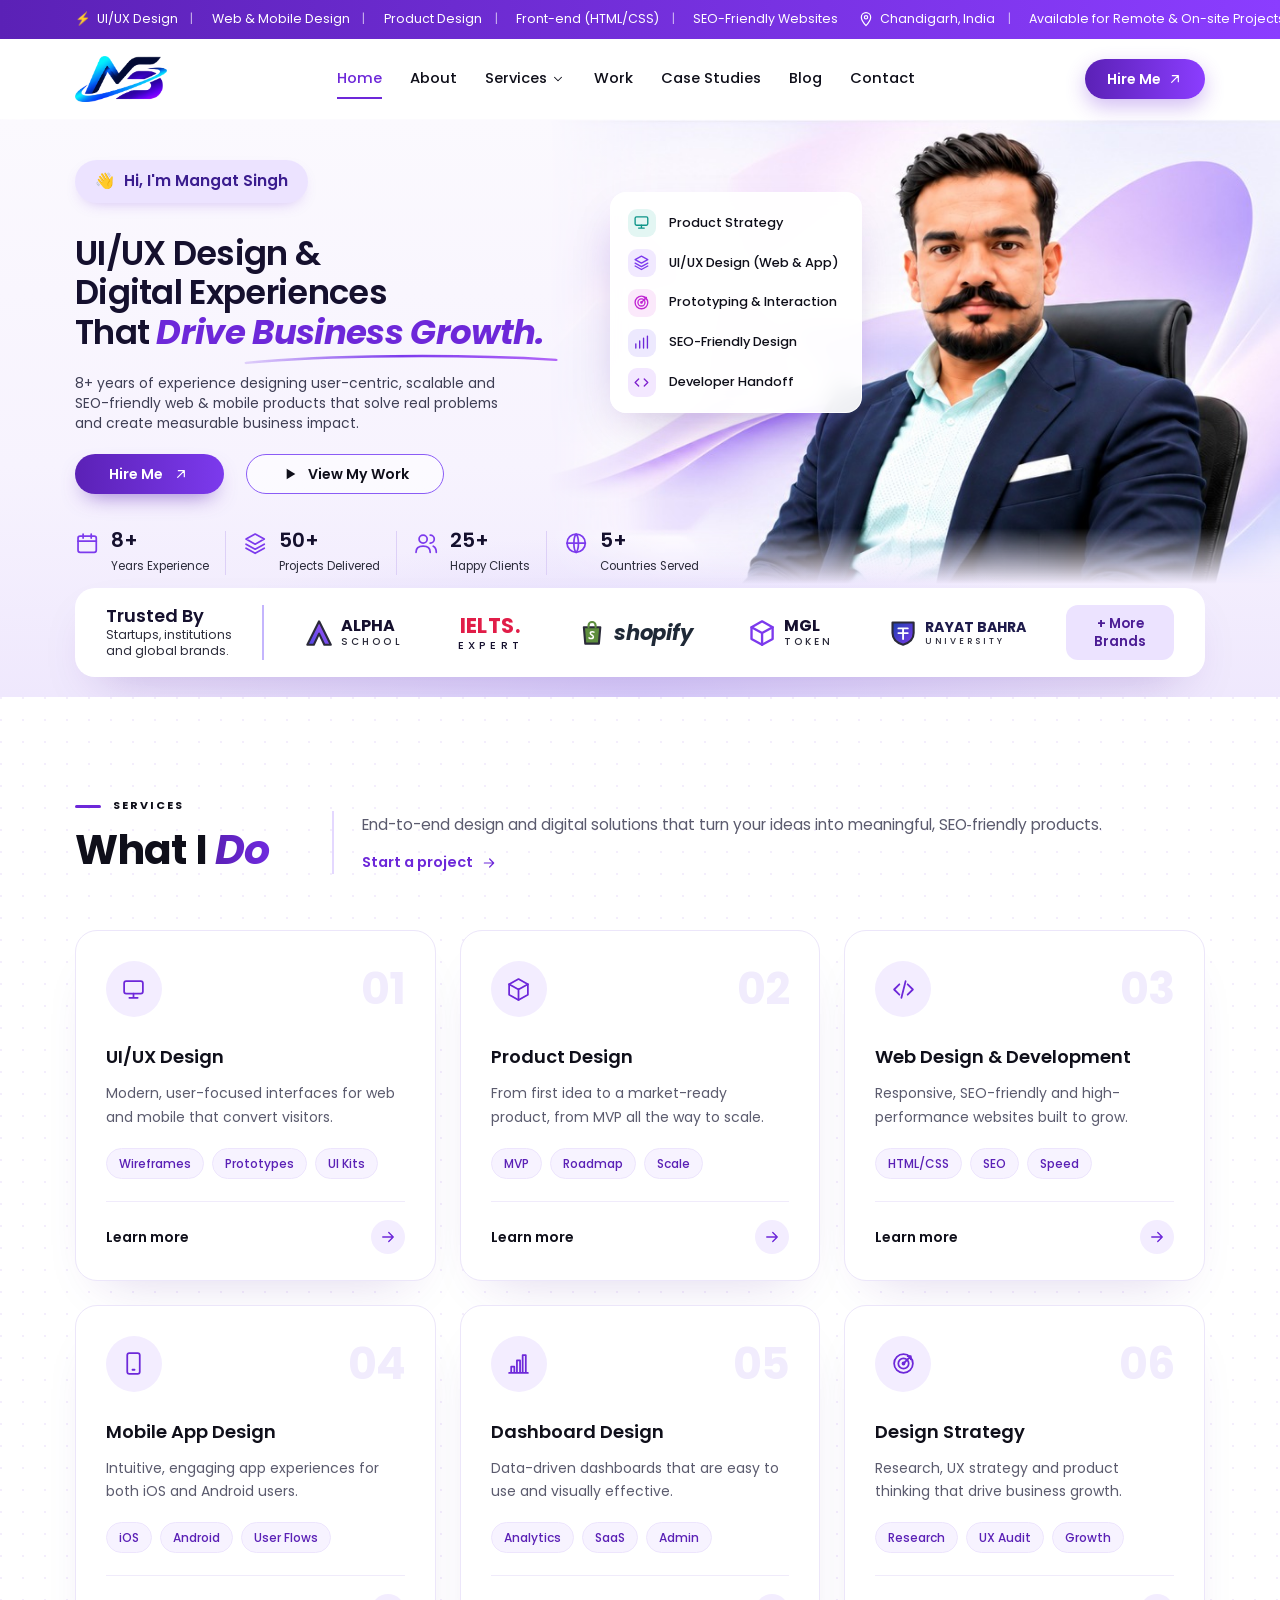
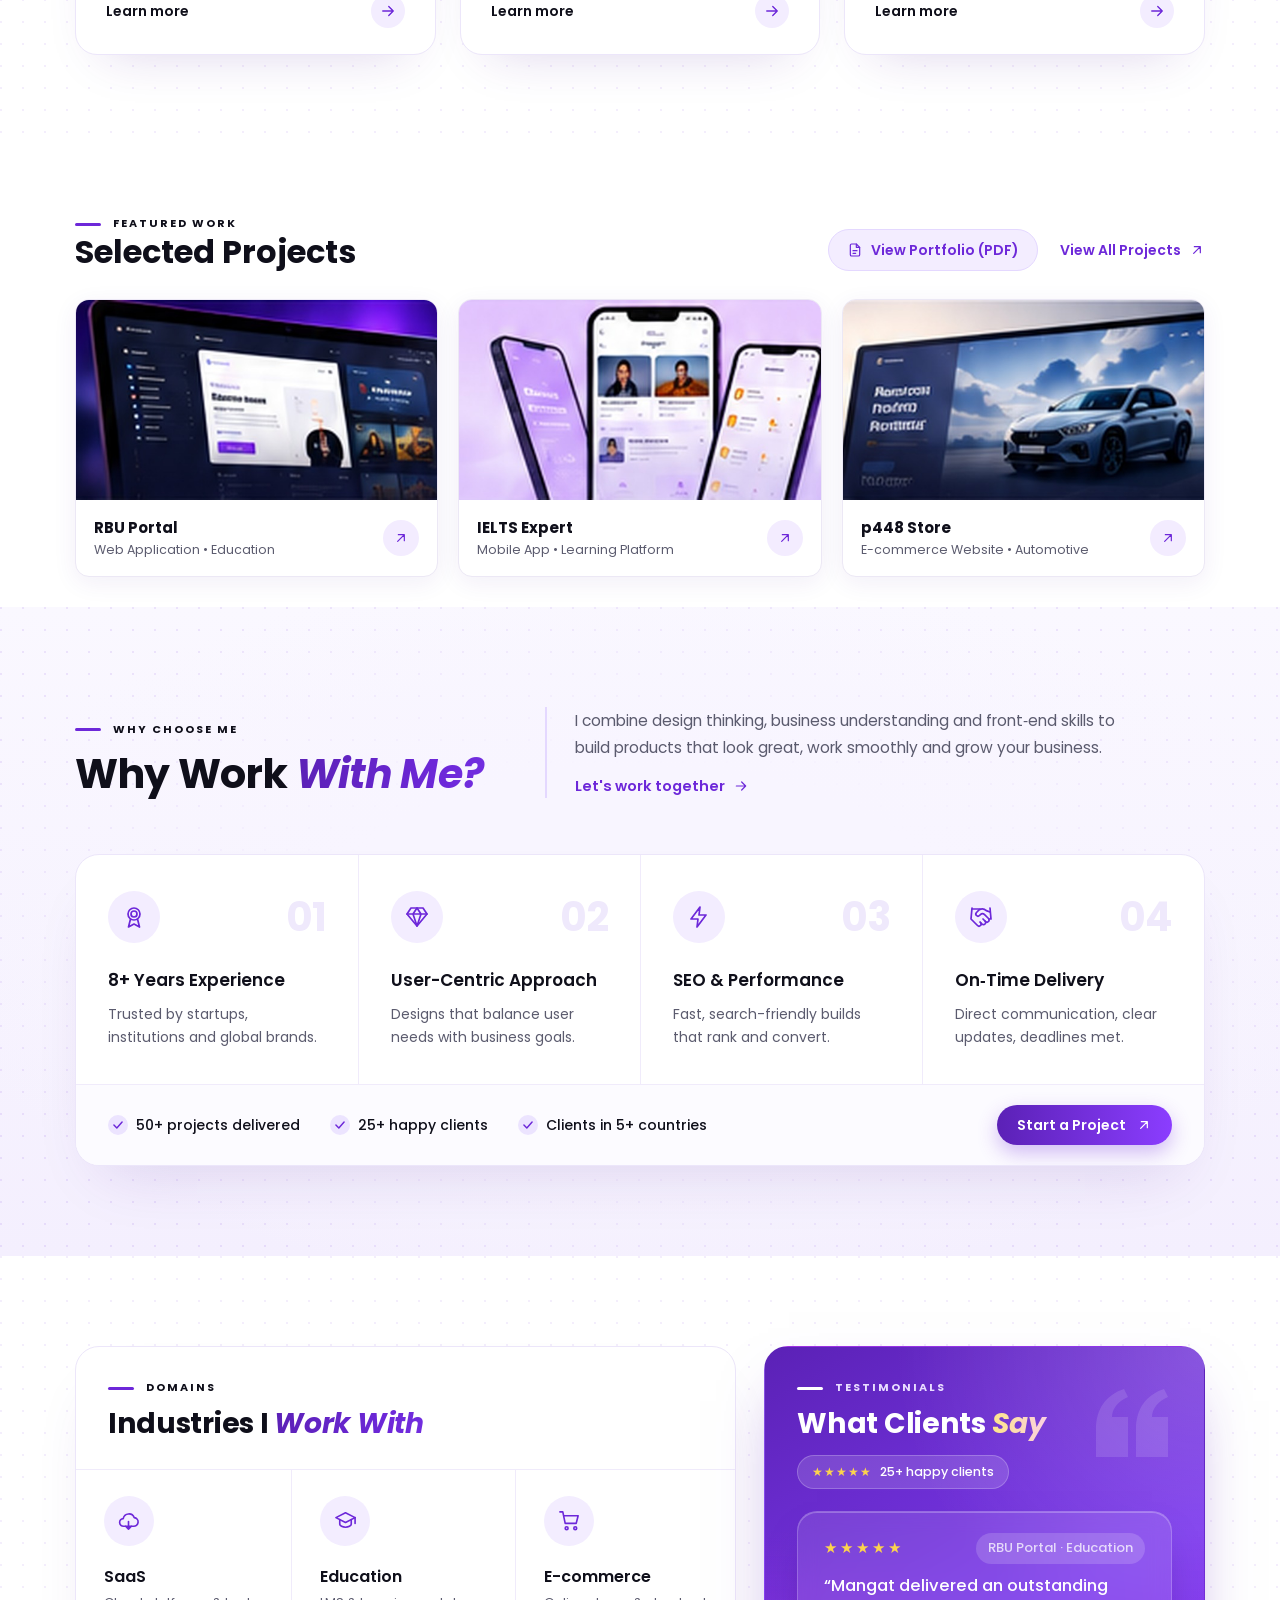
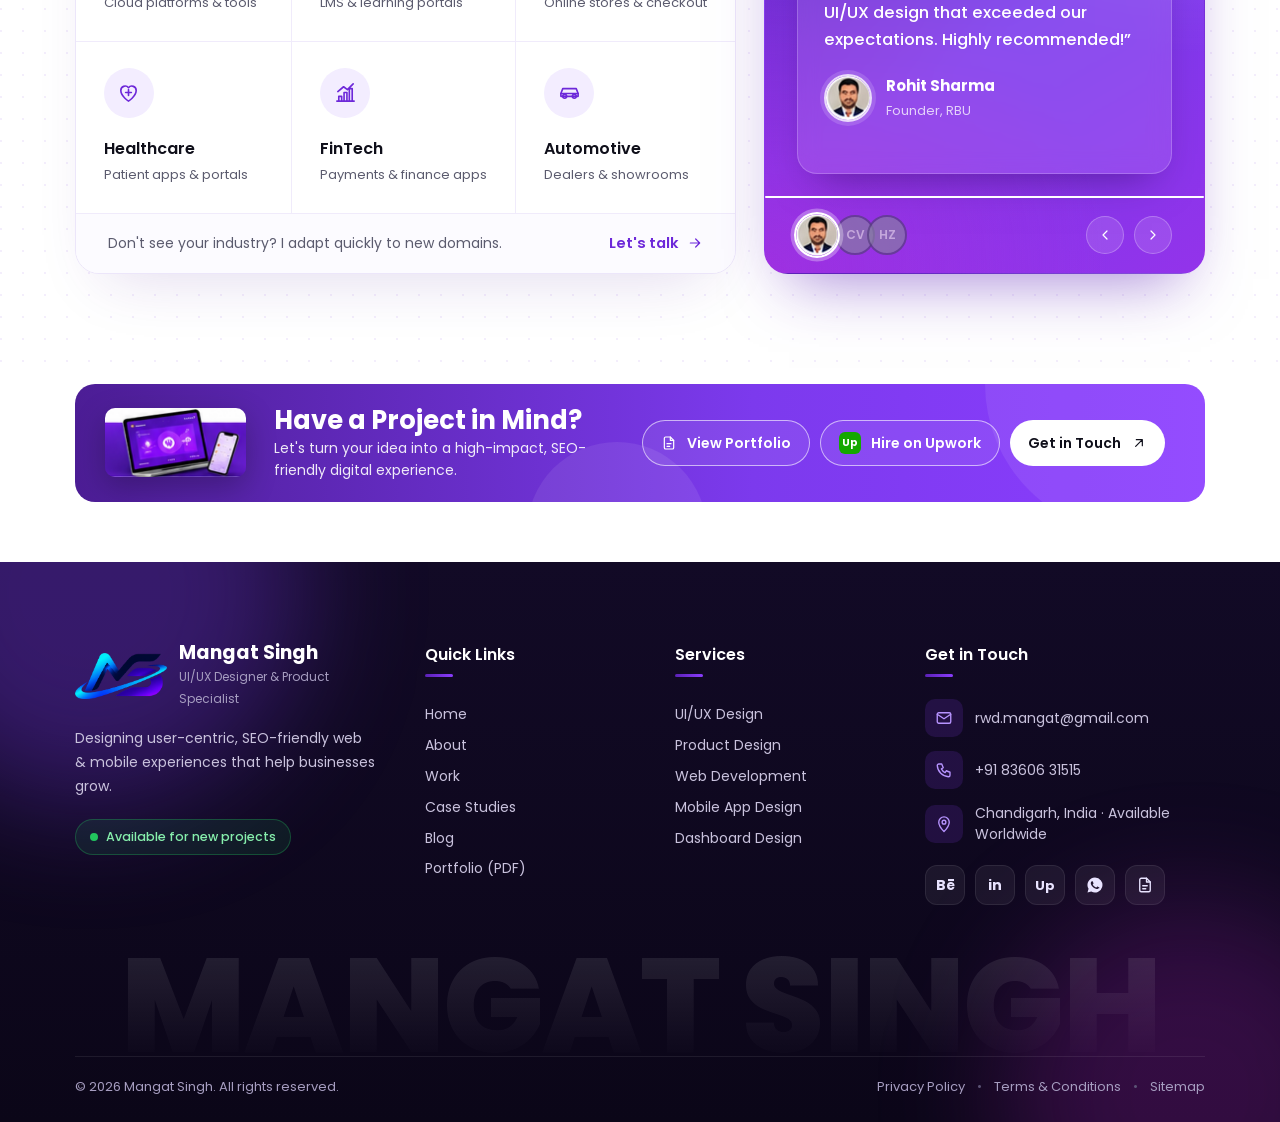
==== commit 1421ade6: "Add files via upload" ====
--- a/index.html
+++ b/index.html
@@ -5,12 +5,12 @@
     <meta name="viewport" content="width=device-width, initial-scale=1.0">
     <title>Mangat Singh | UI/UX Designer & Product Specialist</title>
     <meta name="description" content="Senior UI/UX & Product Designer with 8+ years of experience designing user-centric, scalable and SEO-friendly web & mobile products.">
-    <link rel="icon" type="image/png" href="assets/images/favicon.png?v=22">
+    <link rel="icon" type="image/png" href="assets/images/favicon.png?v=26">
     <link rel="apple-touch-icon" href="assets/images/logo-icon.png">
     <link rel="preconnect" href="https://fonts.googleapis.com">
     <link rel="preconnect" href="https://fonts.gstatic.com" crossorigin>
     <link href="https://fonts.googleapis.com/css2?family=Poppins:wght@400;500;600;700;800&family=Mr+Dafoe&display=swap" rel="stylesheet">
-    <link rel="stylesheet" href="assets/css/style.css?v=22">
+    <link rel="stylesheet" href="assets/css/style.css?v=26">
 </head>
 <body>
 
@@ -38,7 +38,7 @@
     <header class="header" id="header">
         <div class="container header-inner">
             <a href="#home" class="brand" aria-label="Mangat Singh - Home">
-                <img src="assets/images/logo-mark.png?v=22" alt="Mangat Singh" class="brand-img" width="570" height="285">
+                <img src="assets/images/logo-mark.png?v=26" alt="Mangat Singh" class="brand-img" width="570" height="285">
             </a>
 
             <nav class="nav" id="nav">
@@ -440,20 +440,20 @@
                                 </div>
                                 <div class="testi-slide">
                                     <div class="stars">★★★★★</div>
-                                    <p>&ldquo;Clean, modern design with a strong focus on users. Our app engagement improved noticeably after launch.&rdquo;</p>
+                                    <p>&ldquo;Mangat was fast and responsive. The communication was great &amp; he took the mockup I gave him and he improved it.&rdquo;</p>
                                     <div class="testi-author">
-                                        <span class="avatar-initials">CN</span>
-                                        <div class="testi-who"><strong>Client Name</strong><span>Product Lead, IELTS Expert</span></div>
-                                        <span class="testi-tag">IELTS Expert · Mobile App</span>
+                                        <span class="avatar-initials">CV</span>
+                                        <div class="testi-who"><strong><a href="https://www.google.com/maps/contrib/100652436326114347000/reviews?hl=en-GB" target="_blank" rel="noopener">CHC VASO VASO</a></strong><span>Client, via Google Reviews</span></div>
+                                        <span class="testi-tag"><svg viewBox="0 0 24 24" class="g-ico" aria-hidden="true"><path fill="#fff" stroke="none" d="M21.6 12.2c0-.7-.1-1.4-.2-2H12v3.8h5.4a4.6 4.6 0 0 1-2 3v2.5h3.2c1.9-1.7 3-4.3 3-7.3z"/><path fill="#fff" stroke="none" d="M12 22c2.7 0 5-.9 6.6-2.4l-3.2-2.5c-.9.6-2 1-3.4 1-2.6 0-4.8-1.8-5.6-4.1H3.1v2.6A10 10 0 0 0 12 22z"/><path fill="#fff" stroke="none" opacity=".75" d="M6.4 14a6 6 0 0 1 0-3.9V7.5H3.1a10 10 0 0 0 0 9z"/><path fill="#fff" stroke="none" opacity=".9" d="M12 6c1.5 0 2.8.5 3.8 1.5l2.9-2.9A10 10 0 0 0 3.1 7.5l3.3 2.6C7.2 7.8 9.4 6 12 6z"/></svg> Google Review</span>
                                     </div>
                                 </div>
                                 <div class="testi-slide">
                                     <div class="stars">★★★★★</div>
-                                    <p>&ldquo;Great communication and on&#8209;time delivery. The new store looks premium and loads fast.&rdquo;</p>
+                                    <p>&ldquo;Had an excellent experience working with Mangat. He is a very talented designer and I would highly recommend him to anyone.&rdquo;</p>
                                     <div class="testi-author">
-                                        <span class="avatar-initials">CN</span>
-                                        <div class="testi-who"><strong>Client Name</strong><span>Owner, p448 Store</span></div>
-                                        <span class="testi-tag">p448 Store · E-commerce</span>
+                                        <span class="avatar-initials">HZ</span>
+                                        <div class="testi-who"><strong>Hovering Zeus Gaming</strong><span>Client</span></div>
+                                        <span class="testi-tag">Client Review</span>
                                     </div>
                                 </div>
                     </div>
@@ -485,6 +485,10 @@
                             <svg viewBox="0 0 24 24" class="ico-sm"><path d="M14 3H7a2 2 0 0 0-2 2v14a2 2 0 0 0 2 2h10a2 2 0 0 0 2-2V8z"/><path d="M14 3v5h5M9 13h6M9 17h4"/></svg>
                             View Portfolio
                         </a>
+                        <a href="https://www.upwork.com/freelancers/~0131b9f00ed8ef86f9" target="_blank" rel="noopener" class="btn btn-ghost-white">
+                            <span class="up-badge">Up</span>
+                            Hire on Upwork
+                        </a>
                         <a href="mailto:rwd.mangat@gmail.com?subject=Project%20enquiry" class="btn btn-white">
                             Get in Touch
                             <svg viewBox="0 0 24 24" class="ico-sm"><path d="M7 17 17 7M8 7h9v9"/></svg>
@@ -505,7 +509,7 @@
                 <!-- Brand -->
                 <div class="footer-about">
                     <a href="#home" class="footer-logo" aria-label="Mangat Singh - Home">
-                        <img src="assets/images/logo-mark.png?v=22" alt="Mangat Singh" class="brand-img" width="570" height="285">
+                        <img src="assets/images/logo-mark.png?v=26" alt="Mangat Singh" class="brand-img" width="570" height="285">
                         <span>
                             <strong>Mangat Singh</strong>
                             <small>UI/UX Designer &amp; Product Specialist</small>
@@ -552,6 +556,7 @@
                     <div class="socials">
                         <a href="https://www.behance.net/mangat" target="_blank" rel="noopener" aria-label="Behance" class="social">Bē</a>
                         <a href="https://www.linkedin.com/in/rwdesigner1/" target="_blank" rel="noopener" aria-label="LinkedIn" class="social">in</a>
+                        <a href="https://www.upwork.com/freelancers/~0131b9f00ed8ef86f9" target="_blank" rel="noopener" aria-label="Upwork" class="social social-up">Up</a>
                         <a href="https://wa.me/918360631515" target="_blank" rel="noopener" aria-label="WhatsApp" class="social"><svg viewBox="0 0 24 24" class="fill"><path d="M12 2a10 10 0 0 0-8.6 15.1L2 22l5-1.3A10 10 0 1 0 12 2zm5.3 14.1c-.2.6-1.3 1.2-1.8 1.2-.5.1-1 .2-3.3-.7-2.8-1.1-4.5-3.9-4.7-4.1-.1-.2-1.1-1.5-1.1-2.9s.7-2 1-2.3c.2-.3.5-.3.7-.3h.5c.2 0 .4 0 .6.5l.8 2c.1.2.1.3 0 .5l-.4.6-.4.4c-.1.1-.3.3-.1.6.2.3.8 1.3 1.7 2.1 1.2 1 2.1 1.4 2.4 1.5.3.2.5.1.6 0l.9-1c.2-.3.4-.2.6-.1l1.9.9c.3.1.5.2.5.3.1.2.1.7-.1 1.3z"/></svg></a>
                         <a href="assets/docs/Mangat-Singh-UI-UX-Portfolio.pdf" target="_blank" rel="noopener" aria-label="View portfolio PDF" class="social"><svg viewBox="0 0 24 24"><path d="M14 3H7a2 2 0 0 0-2 2v14a2 2 0 0 0 2 2h10a2 2 0 0 0 2-2V8z"/><path d="M14 3v5h5M9 13h6M9 17h4"/></svg></a>
                     </div>
@@ -575,6 +580,6 @@
         </a>
     </footer>
 
-    <script src="assets/js/script.js?v=22"></script>
+    <script src="assets/js/script.js?v=26"></script>
 </body>
 </html>
--- a/assets/css/style.css
+++ b/assets/css/style.css
@@ -1959,3 +1959,37 @@
 @media (min-width: 961px) { .hero2-inner { min-height: min(33.8vw, 520px); } }
 .hero2-desc { max-width: 31em; }
 .h2-stat { padding: 0 clamp(12px, 1.3vw, 20px); }
+
+/* wide screens: bring photo + skills card closer to the text */
+@media (min-width: 1500px) {
+    .hero2-visual { right: calc((100vw - 1180px) / 2 - 210px); }
+    .hero2-img {
+        -webkit-mask-image: linear-gradient(90deg, transparent 0%, #000 16%, #000 86%, transparent 100%), linear-gradient(180deg, #000 88%, transparent 100%);
+                mask-image: linear-gradient(90deg, transparent 0%, #000 16%, #000 86%, transparent 100%), linear-gradient(180deg, #000 88%, transparent 100%);
+    }
+}
+/* testimonial: linked reviewer name + Google tag */
+.testi-who strong a { color: inherit; border-bottom: 1px dashed rgba(255,255,255,.45); transition: border-color .3s; }
+.testi-who strong a:hover { border-bottom-color: #fff; }
+.testi-tag { display: inline-flex; align-items: center; gap: 6px; }
+.g-ico { width: 13px; height: 13px; }
+/* Upwork */
+.up-badge {
+    display: inline-grid; place-items: center;
+    width: 22px; height: 22px; border-radius: 6px;
+    background: #14a800; color: #fff; font-size: 10px; font-weight: 700; letter-spacing: -.02em;
+}
+.btn-ghost-white:hover .up-badge { background: #14a800; color: #fff; }
+.footer-col .social-up { font-size: 13px; letter-spacing: -.02em; }
+.footer-col .social-up:hover { background: #14a800; }
+@media (min-width: 961px) {
+    .cta { gap: 28px; }
+    .cta-text h2 { white-space: nowrap; font-size: clamp(22px, 2vw, 26px); line-height: 1.3; }
+    .cta-actions { gap: 10px; flex-wrap: nowrap; }
+    .cta-actions .btn { padding: 11px 18px; font-size: 14px; white-space: nowrap; }
+    .cta-img { width: clamp(120px, 11vw, 170px); }
+}
+@media (min-width: 961px) and (max-width: 1180px) {
+    .cta { flex-wrap: wrap; row-gap: 14px; }
+    .cta-actions { flex-basis: 100%; justify-content: flex-end; }
+}
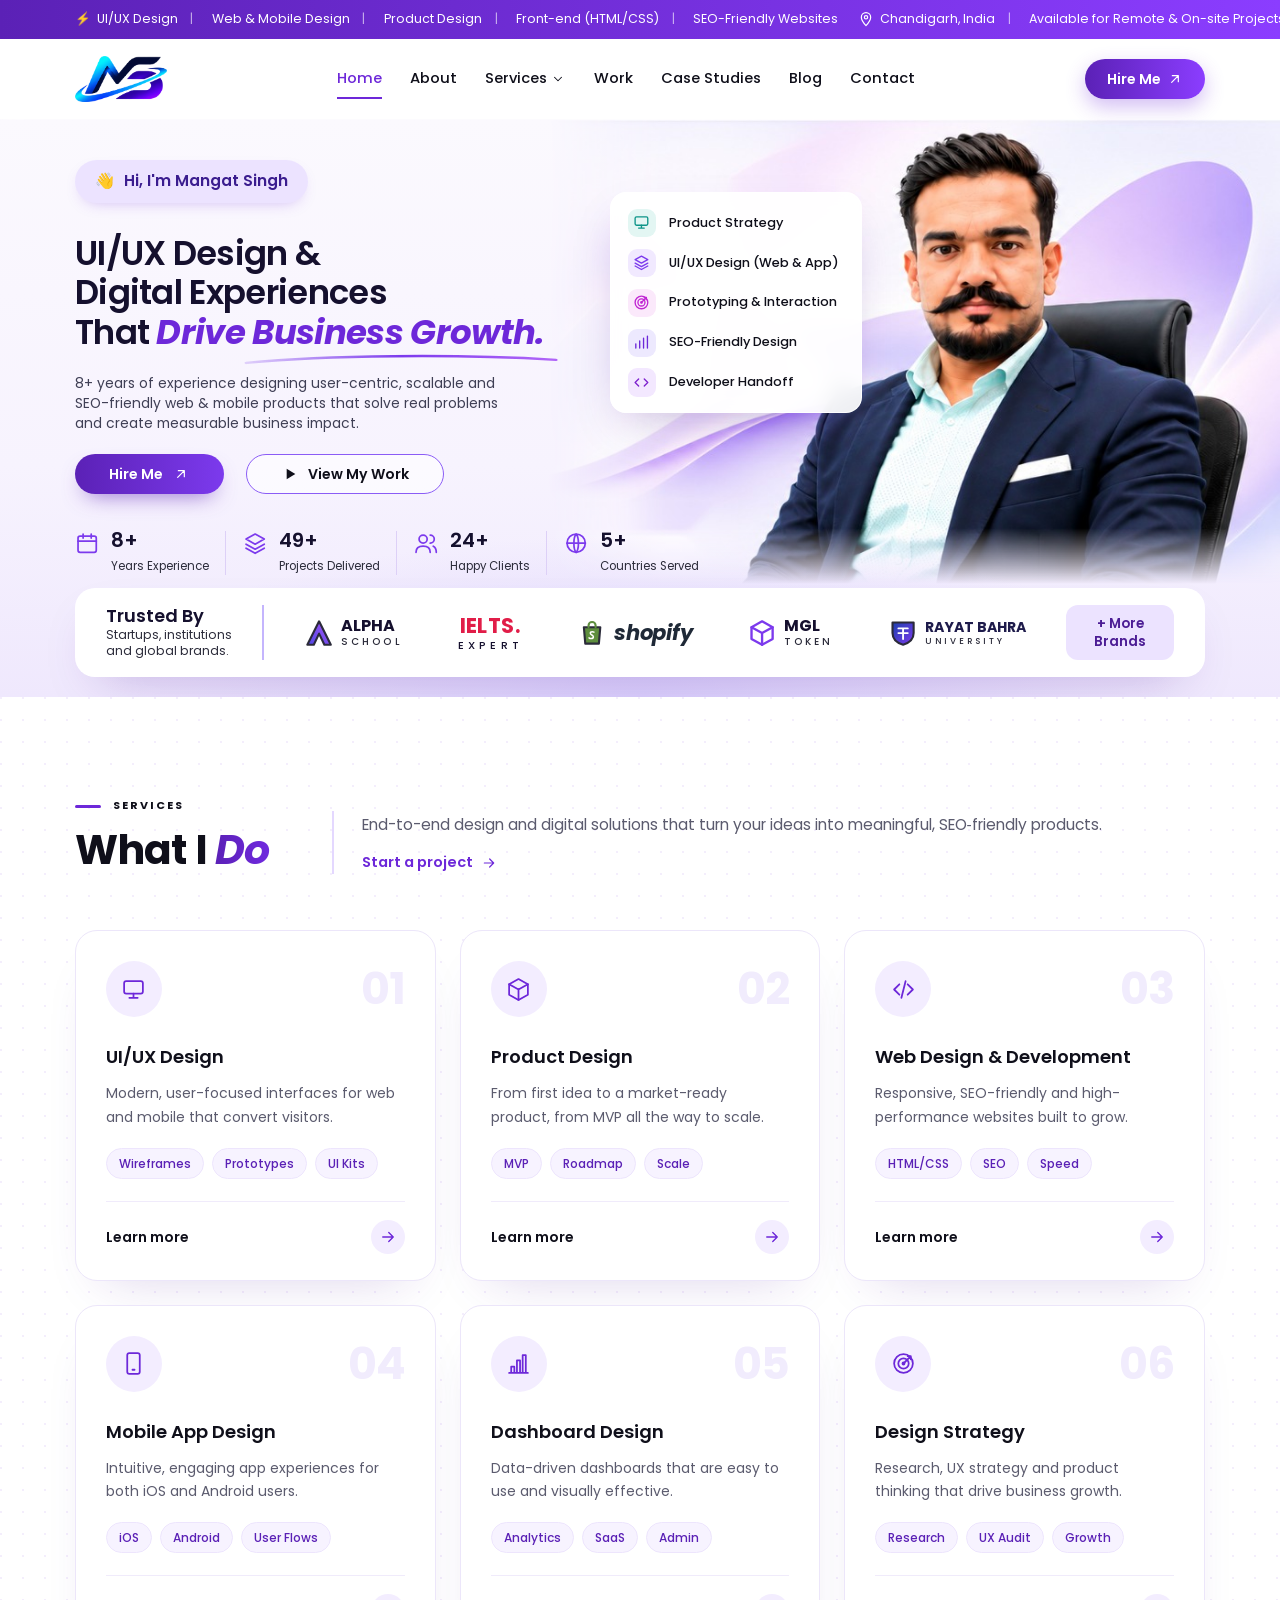
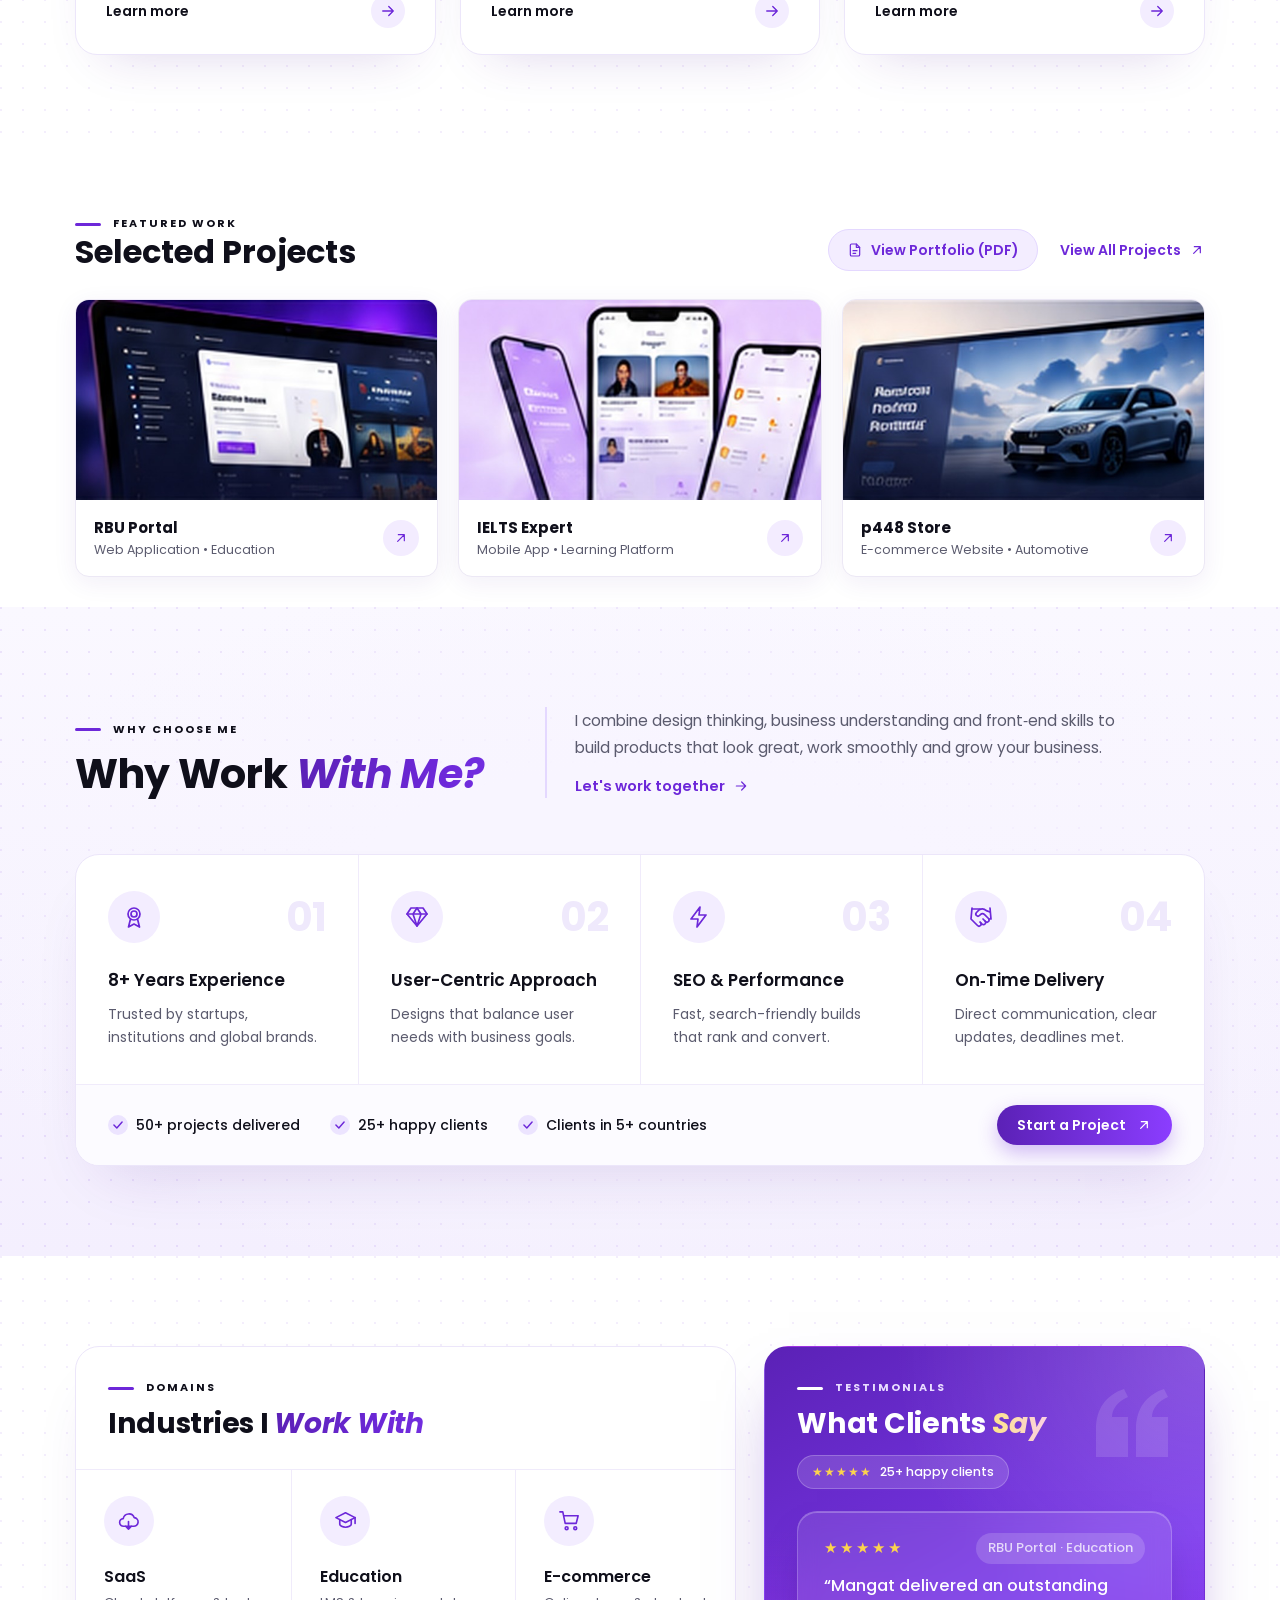
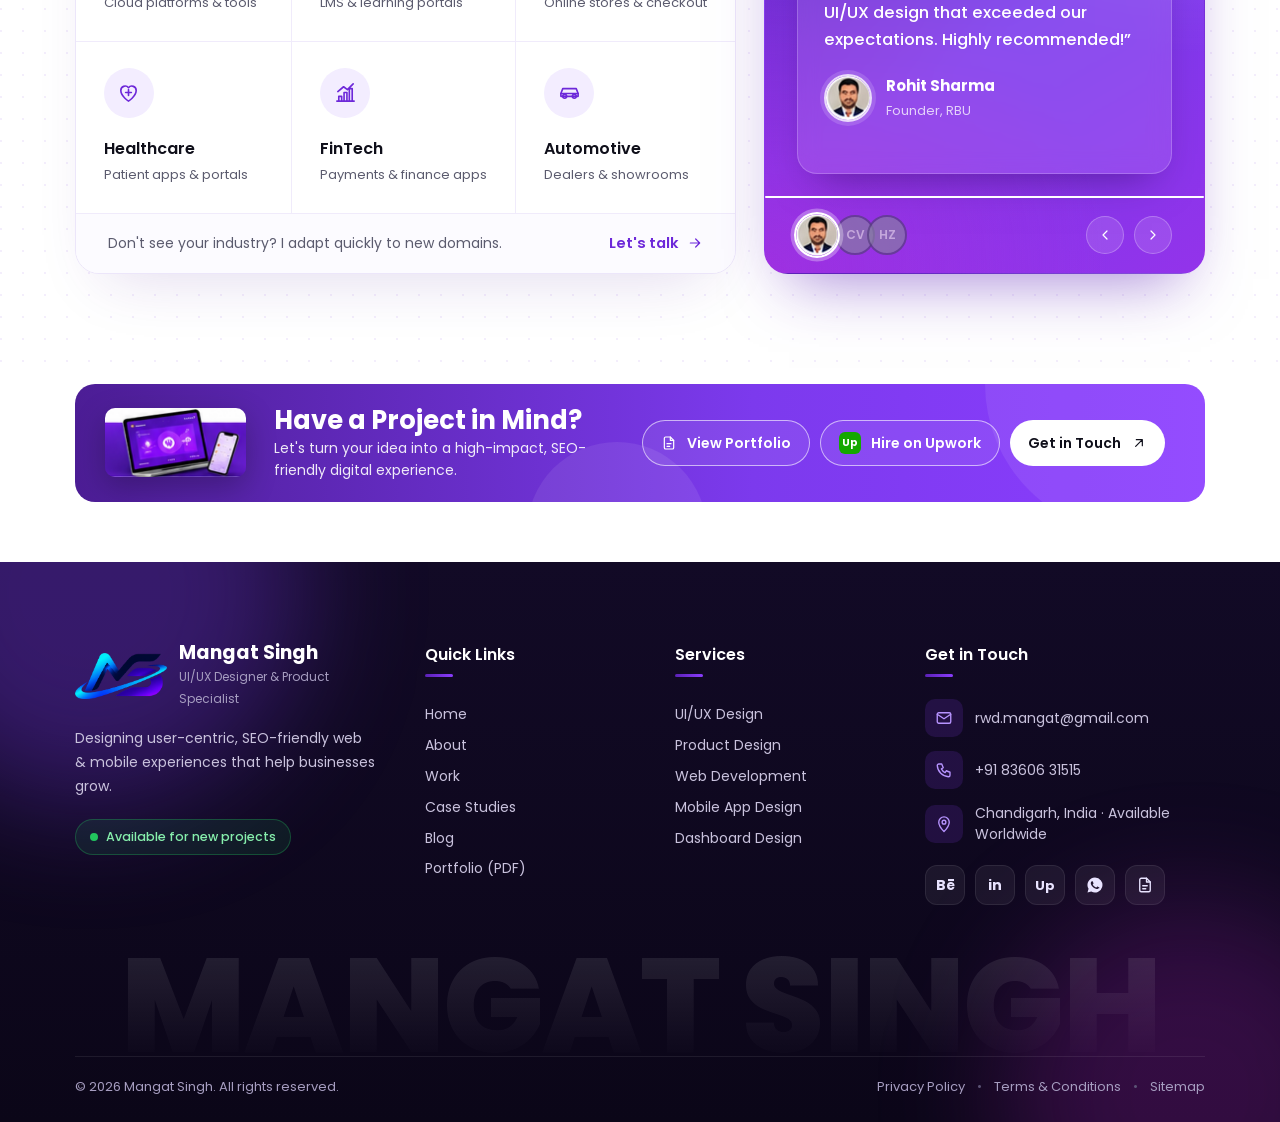
==== commit 236d00c6: "Add files via upload" ====
--- a/index.html
+++ b/index.html
@@ -10,7 +10,7 @@
     <link rel="preconnect" href="https://fonts.googleapis.com">
     <link rel="preconnect" href="https://fonts.gstatic.com" crossorigin>
     <link href="https://fonts.googleapis.com/css2?family=Poppins:wght@400;500;600;700;800&family=Mr+Dafoe&display=swap" rel="stylesheet">
-    <link rel="stylesheet" href="assets/css/style.css?v=26">
+    <link rel="stylesheet" href="assets/css/style.css?v=27">
 </head>
 <body>
 
@@ -58,7 +58,7 @@
                     </li>
                     <li><a href="#work">Work</a></li>
                     <li><a href="#case-studies">Case Studies</a></li>
-                    <li><a href="#blog">Blog</a></li>
+                    <li><a href="blog.html">Blog</a></li>
                     <li><a href="#contact">Contact</a></li>
                 </ul>
                 <a href="#contact" class="btn btn-primary btn-sm nav-cta-mobile">Hire Me</a>
@@ -526,7 +526,7 @@
                     <a href="#about">About</a>
                     <a href="#work">Work</a>
                     <a href="#case-studies">Case Studies</a>
-                    <a href="#blog">Blog</a>
+                    <a href="blog.html">Blog</a>
                     <a href="assets/docs/Mangat-Singh-UI-UX-Portfolio.pdf" target="_blank" rel="noopener">Portfolio (PDF)</a>
                 </div>
                 <div class="footer-col">
--- a/assets/css/style.css
+++ b/assets/css/style.css
@@ -30,7 +30,7 @@
     line-height: 1.6;
     color: var(--text);
     background: var(--bg);
-    overflow-x: hidden;
+    overflow-x: clip;   /* clip (not hidden) so sticky header keeps working */
 }
 a { color: inherit; text-decoration: none; }
 ul { list-style: none; }
@@ -1993,3 +1993,15 @@
     .cta { flex-wrap: wrap; row-gap: 14px; }
     .cta-actions { flex-basis: 100%; justify-content: flex-end; }
 }
+
+
+/* =========================================================
+   Layout width: 1366px on desktop, fluid below
+   ========================================================= */
+.container { max-width: 1366px; }
+/* header always fixed at top while scrolling */
+.header { position: sticky; top: 0; z-index: 100; }
+/* hero photo offset follows the wider container */
+@media (min-width: 1500px) {
+    .hero2-visual { right: max(0px, calc((100vw - 1366px) / 2 - 210px)); }
+}
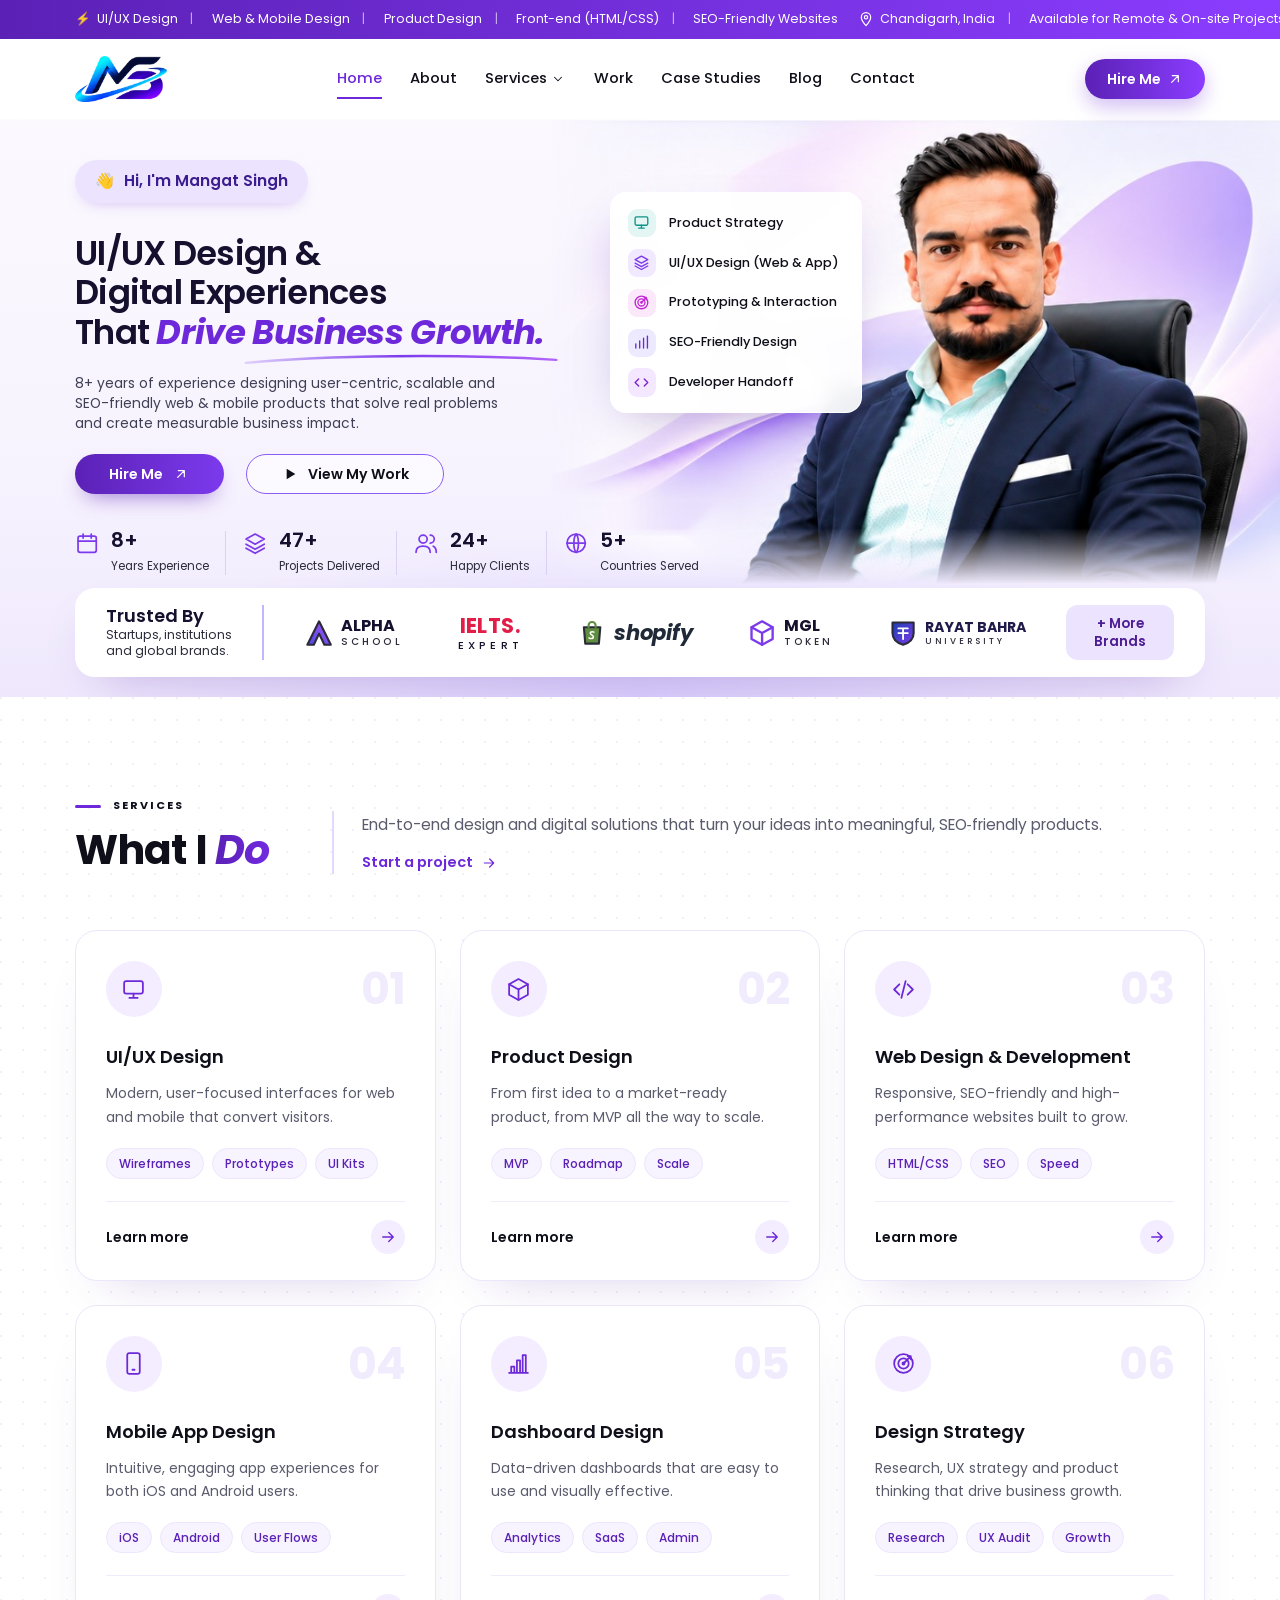
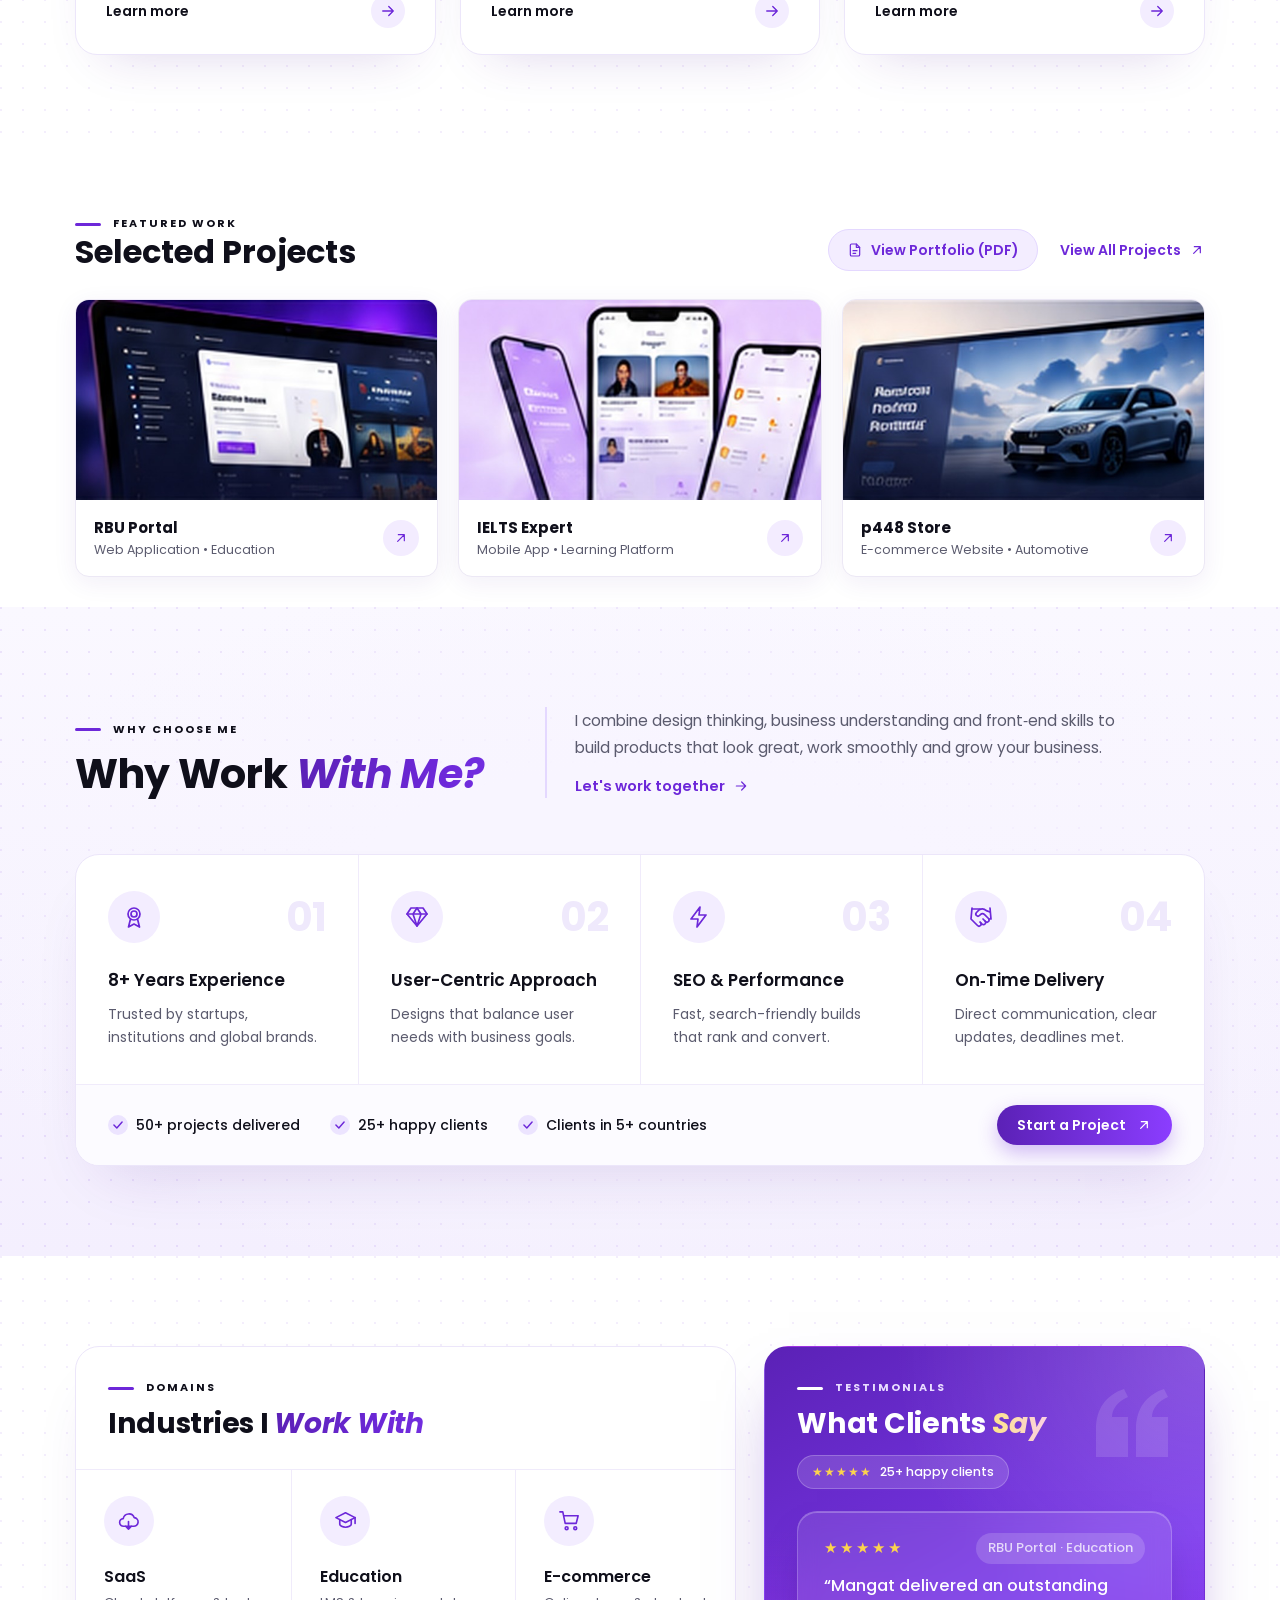
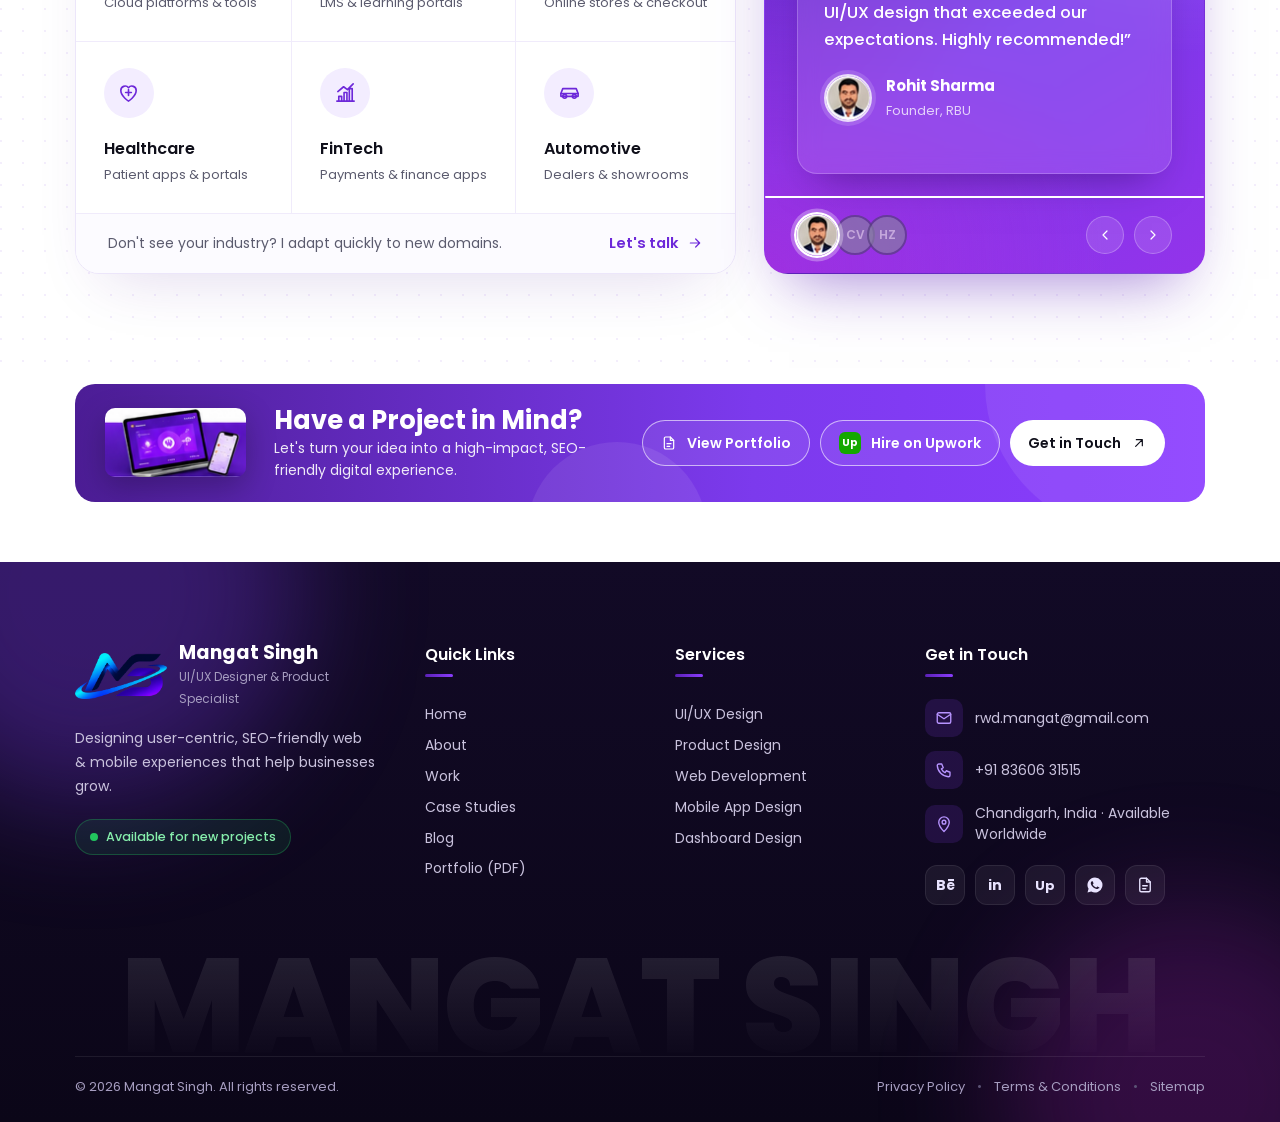
==== commit 93e38a99: "Add files via upload" ====
--- a/index.html
+++ b/index.html
@@ -1,8 +1,27 @@
 <!DOCTYPE html>
-<html lang="en">
+<html lang="en" prefix="og: https://ogp.me/ns#">
 <head>
     <meta charset="UTF-8">
     <meta name="viewport" content="width=device-width, initial-scale=1.0">
+    <!-- ===== Social share preview (LinkedIn, WhatsApp, Facebook, X) ===== -->
+    <link rel="canonical" href="https://ms.primeznews.com/">
+    <meta property="og:type" content="website">
+    <meta property="og:site_name" content="Mangat Singh">
+    <meta property="og:locale" content="en_US">
+    <meta property="og:url" content="https://ms.primeznews.com/">
+    <meta property="og:title" content="Mangat Singh | UI/UX Designer &amp; Product Specialist">
+    <meta property="og:description" content="Senior UI/UX &amp; Product Designer with 8+ years of experience designing user-centric, scalable and SEO-friendly web &amp; mobile products.">
+    <meta property="og:image" content="https://ms.primeznews.com/assets/images/og-home.jpg">
+    <meta property="og:image:secure_url" content="https://ms.primeznews.com/assets/images/og-home.jpg">
+    <meta property="og:image:type" content="image/jpeg">
+    <meta property="og:image:width" content="1200">
+    <meta property="og:image:height" content="627">
+    <meta property="og:image:alt" content="Mangat Singh, UI/UX Designer and Product Specialist">
+    <meta name="image" content="https://ms.primeznews.com/assets/images/og-home.jpg">
+    <meta name="twitter:card" content="summary_large_image">
+    <meta name="twitter:title" content="Mangat Singh | UI/UX Designer &amp; Product Specialist">
+    <meta name="twitter:description" content="Senior UI/UX &amp; Product Designer with 8+ years of experience designing user-centric, scalable and SEO-friendly web &amp; mobile products.">
+    <meta name="twitter:image" content="https://ms.primeznews.com/assets/images/og-home.jpg">
     <title>Mangat Singh | UI/UX Designer & Product Specialist</title>
     <meta name="description" content="Senior UI/UX & Product Designer with 8+ years of experience designing user-centric, scalable and SEO-friendly web & mobile products.">
     <link rel="icon" type="image/png" href="assets/images/favicon.png?v=26">
@@ -10,7 +29,7 @@
     <link rel="preconnect" href="https://fonts.googleapis.com">
     <link rel="preconnect" href="https://fonts.gstatic.com" crossorigin>
     <link href="https://fonts.googleapis.com/css2?family=Poppins:wght@400;500;600;700;800&family=Mr+Dafoe&display=swap" rel="stylesheet">
-    <link rel="stylesheet" href="assets/css/style.css?v=27">
+    <link rel="stylesheet" href="assets/css/style.css?v=28">
 </head>
 <body>
 
@@ -580,6 +599,6 @@
         </a>
     </footer>
 
-    <script src="assets/js/script.js?v=26"></script>
+    <script src="assets/js/script.js?v=27"></script>
 </body>
 </html>
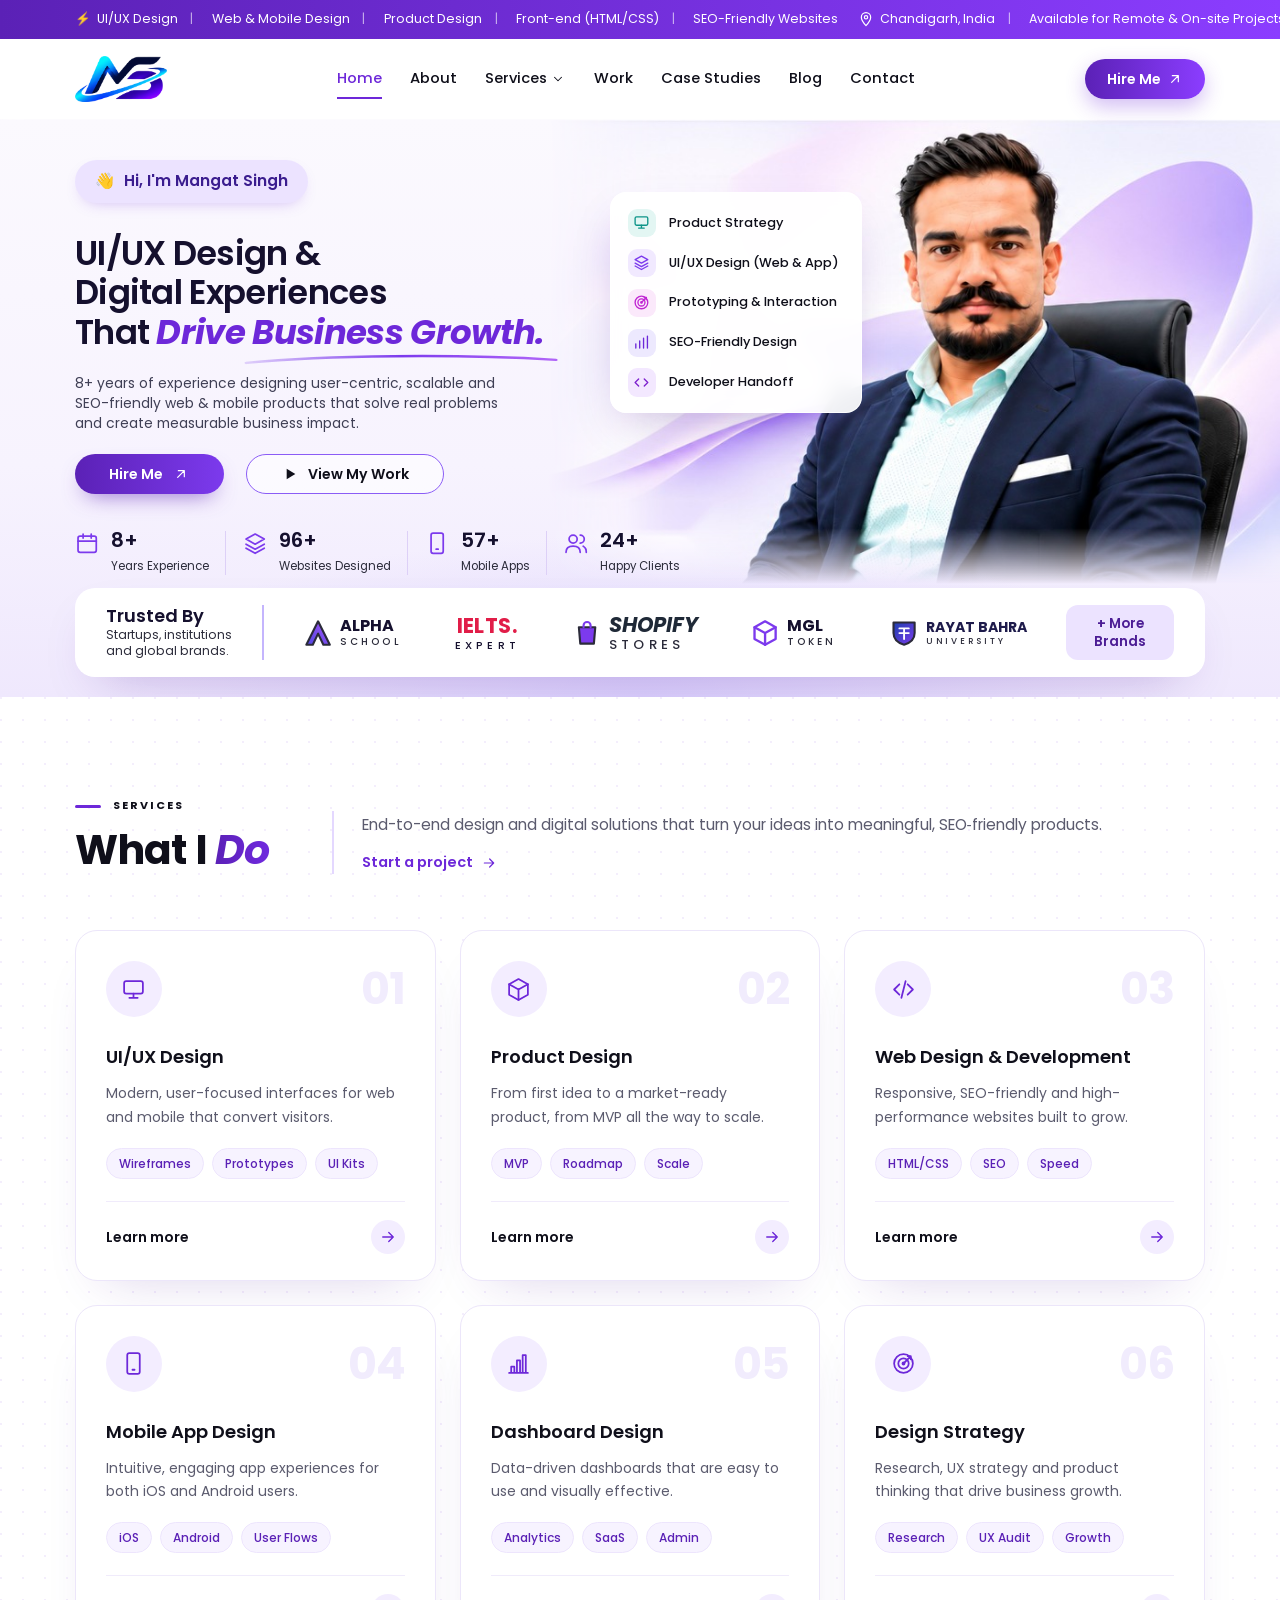
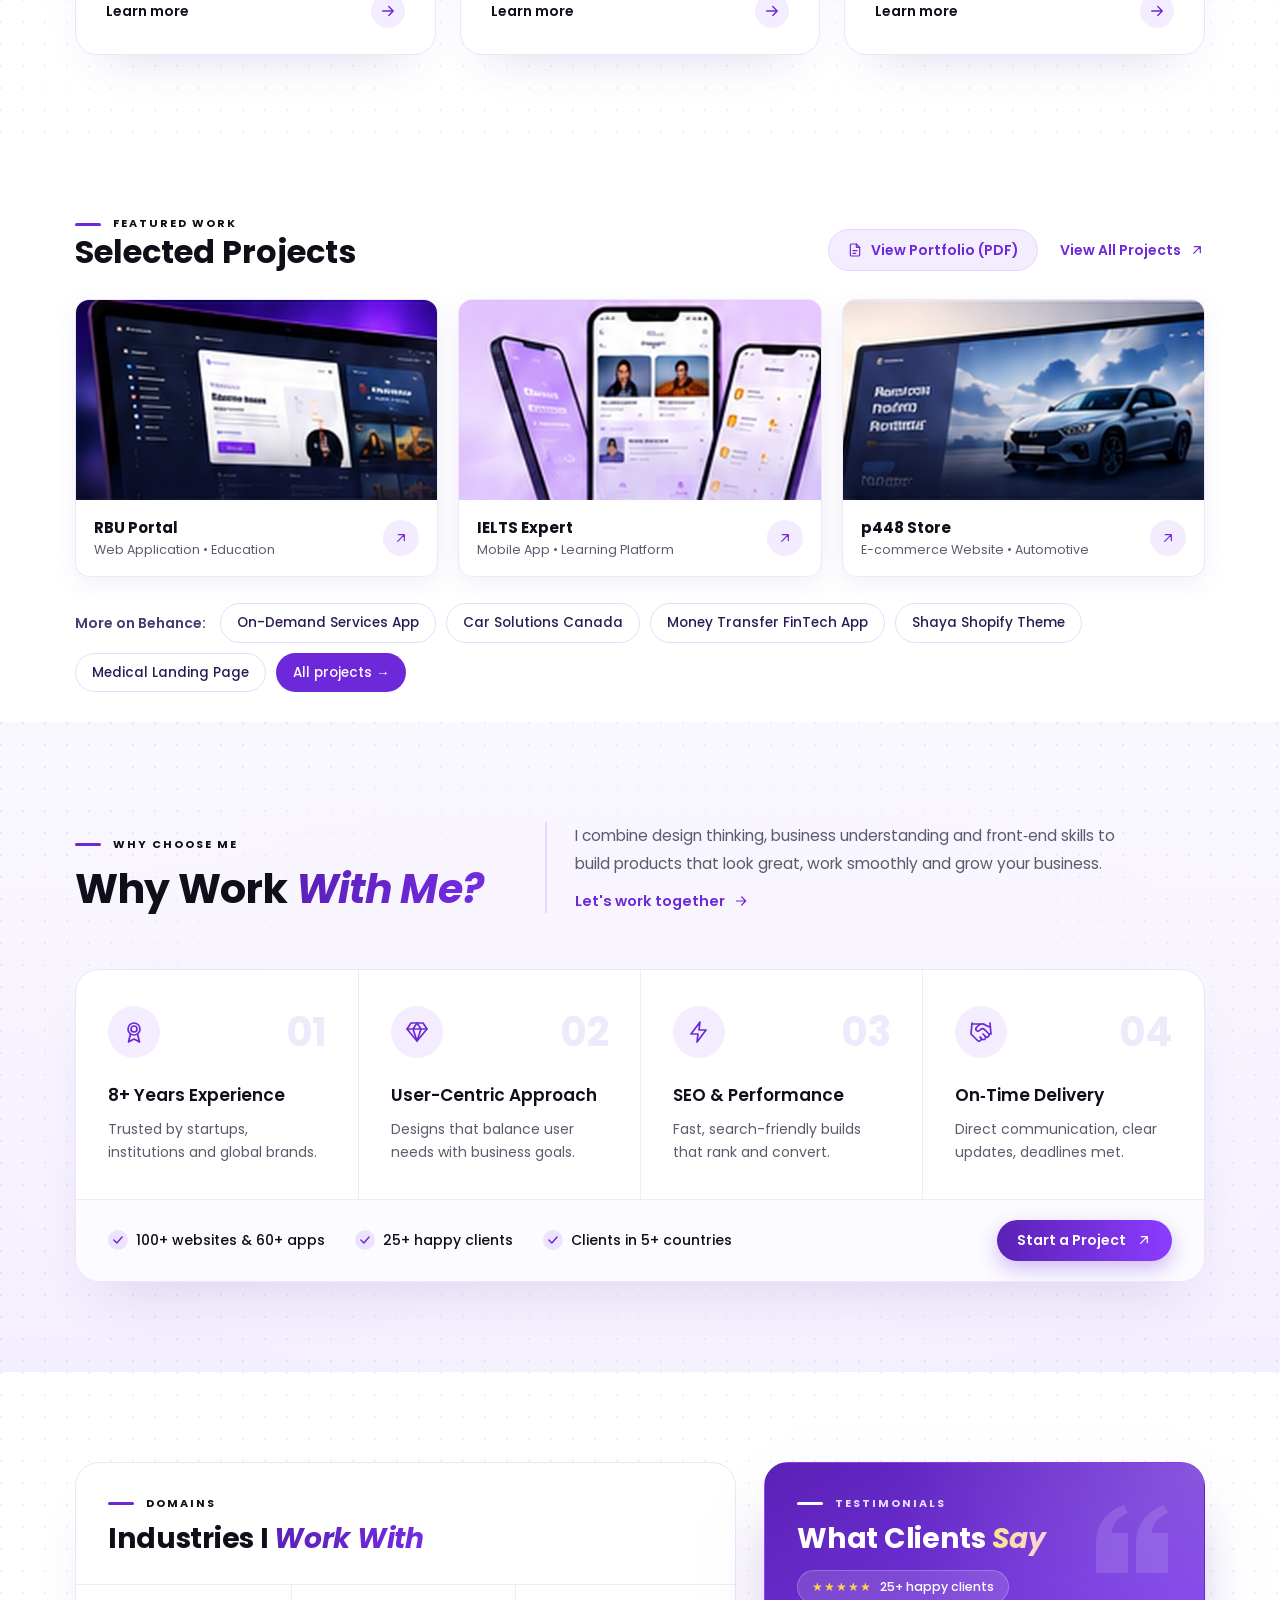
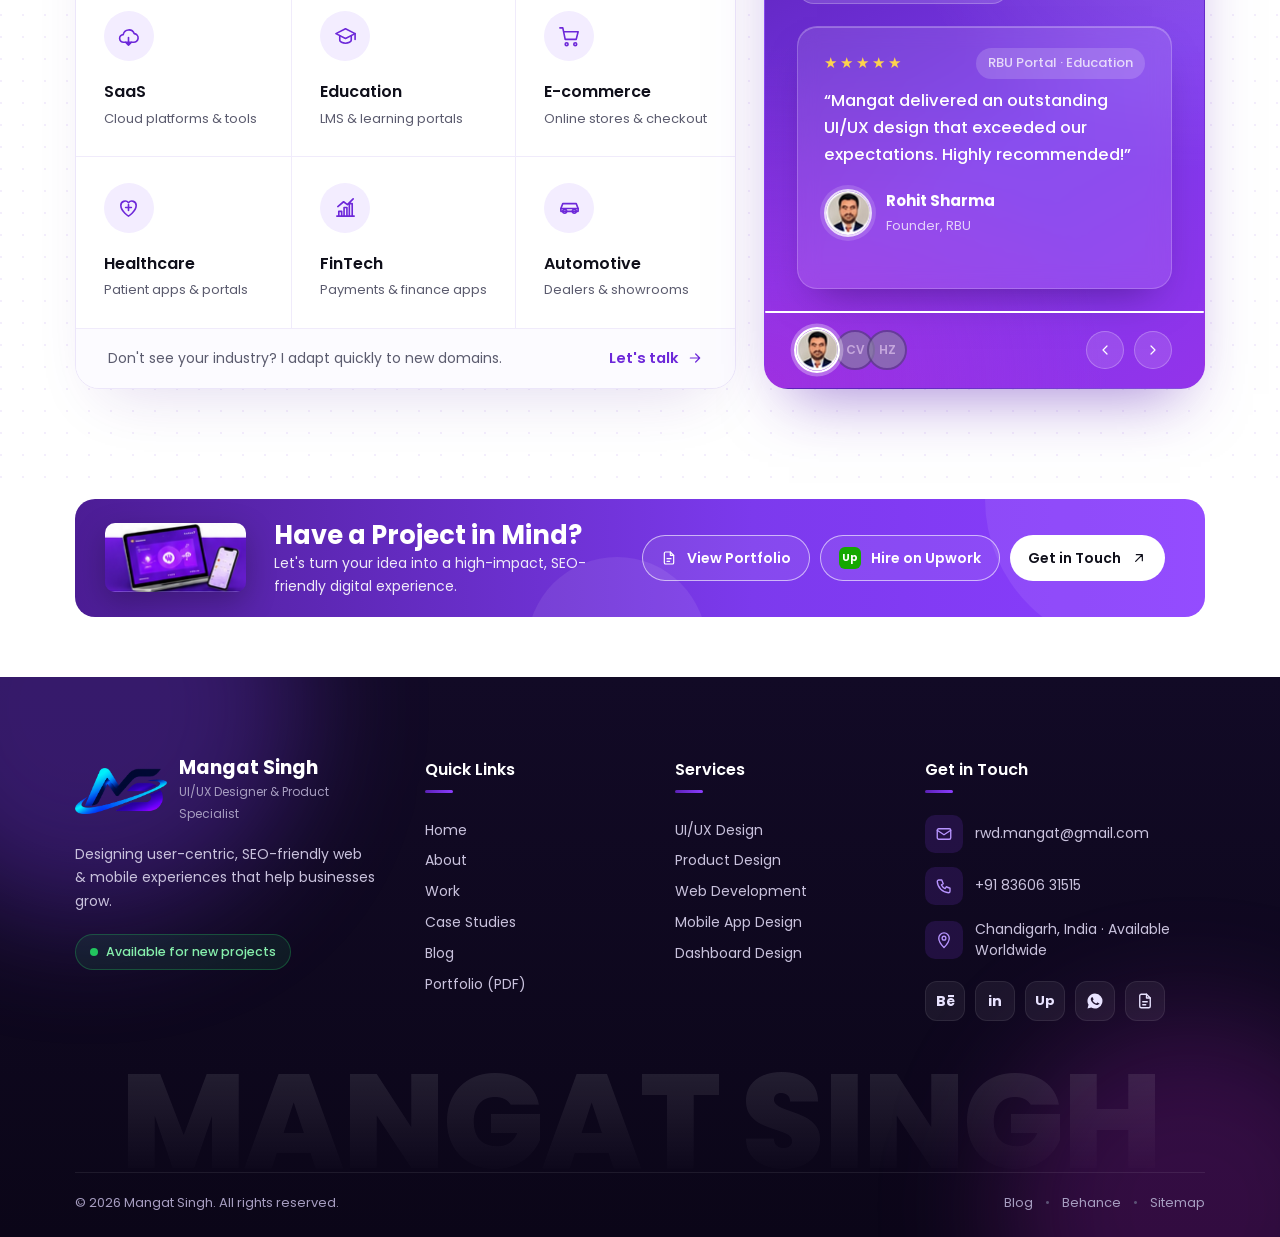
==== commit d9c30bc6: "Site fixes: links, stats, SEO pages for posts, lighter PDF - Case Studies links and project buttons " ====
--- a/index.html
+++ b/index.html
@@ -29,7 +29,10 @@
     <link rel="preconnect" href="https://fonts.googleapis.com">
     <link rel="preconnect" href="https://fonts.gstatic.com" crossorigin>
     <link href="https://fonts.googleapis.com/css2?family=Poppins:wght@400;500;600;700;800&family=Mr+Dafoe&display=swap" rel="stylesheet">
-    <link rel="stylesheet" href="assets/css/style.css?v=28">
+    <link rel="stylesheet" href="assets/css/style.css?v=29">
+    <script type="application/ld+json">
+    {"@context":"https://schema.org","@type":"ProfessionalService","name":"Mangat Singh – UI/UX & Product Designer","url":"https://ms.primeznews.com/","image":"https://ms.primeznews.com/assets/images/og-home.jpg","logo":"https://ms.primeznews.com/assets/images/logo-icon.png","description":"Senior UI/UX & Product Designer with 8+ years of experience designing web and mobile products: websites, landing pages, mobile apps and dashboards.","email":"rwd.mangat@gmail.com","telephone":"+91-83606-31515","address":{"@type":"PostalAddress","addressLocality":"Chandigarh","addressCountry":"IN"},"areaServed":"Worldwide","founder":{"@type":"Person","name":"Mangat Singh","jobTitle":"Senior UI/UX & Product Designer","url":"https://ms.primeznews.com/","sameAs":["https://www.behance.net/mangat","https://www.linkedin.com/in/rwdesigner1/","https://www.upwork.com/freelancers/~0131b9f00ed8ef86f9","https://dribbble.com/rwdmangat"]},"sameAs":["https://www.behance.net/mangat","https://www.linkedin.com/in/rwdesigner1/"]}
+    </script>
 </head>
 <body>
 
@@ -76,7 +79,7 @@
                         </ul>
                     </li>
                     <li><a href="#work">Work</a></li>
-                    <li><a href="#case-studies">Case Studies</a></li>
+                    <li><a href="https://www.behance.net/mangat" target="_blank" rel="noopener">Case Studies</a></li>
                     <li><a href="blog.html">Blog</a></li>
                     <li><a href="#contact">Contact</a></li>
                 </ul>
@@ -136,19 +139,19 @@
                     <div class="h2-stats">
                         <div class="h2-stat">
                             <svg viewBox="0 0 24 24"><rect x="3" y="5" width="18" height="16" rx="2"/><path d="M3 10h18M8 3v4M16 3v4"/></svg>
-                            <div><strong><span class="counter" data-target="8">0</span>+</strong><span>Years Experience</span></div>
+                            <div><strong><span class="counter" data-target="8">8</span>+</strong><span>Years Experience</span></div>
                         </div>
                         <div class="h2-stat">
                             <svg viewBox="0 0 24 24"><path d="m12 3 9 5-9 5-9-5 9-5z"/><path d="m3 13 9 5 9-5"/><path d="m3 17 9 5 9-5"/></svg>
-                            <div><strong><span class="counter" data-target="50">0</span>+</strong><span>Projects Delivered</span></div>
+                            <div><strong><span class="counter" data-target="100">100</span>+</strong><span>Websites Designed</span></div>
+                        </div>
+                        <div class="h2-stat">
+                            <svg viewBox="0 0 24 24"><rect x="6" y="2" width="12" height="20" rx="2"/><path d="M11 18h2"/></svg>
+                            <div><strong><span class="counter" data-target="60">60</span>+</strong><span>Mobile Apps</span></div>
                         </div>
                         <div class="h2-stat">
                             <svg viewBox="0 0 24 24"><circle cx="9" cy="8" r="4"/><path d="M2 21c0-4 3-6 7-6s7 2 7 6"/><path d="M16 4a4 4 0 0 1 0 8M19 15c2 1 3 3 3 6"/></svg>
-                            <div><strong><span class="counter" data-target="25">0</span>+</strong><span>Happy Clients</span></div>
-                        </div>
-                        <div class="h2-stat">
-                            <svg viewBox="0 0 24 24"><circle cx="12" cy="12" r="9"/><path d="M3 12h18M12 3c3 3 3 15 0 18M12 3c-3 3-3 15 0 18"/></svg>
-                            <div><strong><span class="counter" data-target="5">0</span>+</strong><span>Countries Served</span></div>
+                            <div><strong><span class="counter" data-target="25">25</span>+</strong><span>Happy Clients</span></div>
                         </div>
                     </div>
                 </div>
@@ -164,7 +167,7 @@
                     <div class="trust-logos">
                         <span class="tl tl-alpha"><svg viewBox="0 0 24 24"><defs><linearGradient id="alg" x1="0" y1="1" x2="1" y2="0"><stop offset="0" stop-color="#4f46e5"/><stop offset="1" stop-color="#a855f7"/></linearGradient></defs><path d="M2 22 12 2l10 20h-5.5L12 12.5 7.5 22z" fill="url(#alg)"/></svg><b>ALPHA<i>SCHOOL</i></b></span>
                         <span class="tl tl-ielts"><b>IELTS<em>.</em><i>EXPERT</i></b></span>
-                        <span class="tl tl-shopify"><svg viewBox="0 0 24 24"><path d="M5 7h14l-1.2 14H6.2z" fill="#5e8e3e"/><path d="M9 7V5.5a3 3 0 0 1 6 0V7" fill="none" stroke="#5e8e3e" stroke-width="1.8"/><path d="M13.6 11.2c-.5-.3-1-.4-1.5-.4-1 0-1.6.6-1.6 1.3 0 1.6 2.6 1.4 2.6 3 0 .9-.8 1.6-1.9 1.6-.7 0-1.3-.2-1.8-.6" fill="none" stroke="#fff" stroke-width="1.3" stroke-linecap="round"/></svg><b>shopify</b></span>
+                        <span class="tl tl-shopify"><svg viewBox="0 0 24 24"><path d="M5 7h14l-1.2 14H6.2z" fill="#7c3aed"/><path d="M9 7V5.5a3 3 0 0 1 6 0V7" fill="none" stroke="#7c3aed" stroke-width="1.8"/></svg><b>SHOPIFY<i>STORES</i></b></span>
                         <span class="tl tl-mgl"><svg viewBox="0 0 24 24"><path d="m12 2 9 5v10l-9 5-9-5V7z" fill="none" stroke="#7c3aed" stroke-width="2"/><path d="m3 7 9 5 9-5M12 12v10" fill="none" stroke="#7c3aed" stroke-width="2"/></svg><b>MGL<i>TOKEN</i></b></span>
                         <span class="tl tl-rbu"><svg viewBox="0 0 24 24"><defs><linearGradient id="rbg" x1="0" y1="0" x2="1" y2="1"><stop offset="0" stop-color="#1e40af"/><stop offset="1" stop-color="#7c3aed"/></linearGradient></defs><path d="M3 3h18v9c0 5-4 8.5-9 10-5-1.5-9-5-9-10z" fill="url(#rbg)"/><path d="M8 8h8M8 12h8M12 8v9" stroke="#fff" stroke-width="1.6"/></svg><b>RAYAT BAHRA<i>UNIVERSITY</i></b></span>
                     </div>
@@ -284,35 +287,45 @@
 
                 <div class="projects-grid">
                     <article class="project-card reveal">
-                        <div class="project-thumb"><img src="assets/images/project-rbu.jpg" alt="RBU Portal web application"></div>
+                        <div class="project-thumb"><img src="assets/images/project-rbu.jpg" alt="RBU Portal web application" width="882" height="333" loading="lazy" decoding="async"></div>
                         <div class="project-info">
                             <div>
                                 <h3>RBU Portal</h3>
                                 <p>Web Application • Education</p>
                             </div>
-                            <a href="#" class="circle-btn" aria-label="Open project"><svg viewBox="0 0 24 24"><path d="M7 17 17 7M8 7h9v9"/></svg></a>
+                            <a href="#contact" class="circle-btn" aria-label="Ask about a similar project"><svg viewBox="0 0 24 24"><path d="M7 17 17 7M8 7h9v9"/></svg></a>
                         </div>
                     </article>
                     <article class="project-card reveal">
-                        <div class="project-thumb"><img src="assets/images/project-ielts.jpg" alt="IELTS Expert mobile app"></div>
+                        <div class="project-thumb"><img src="assets/images/project-ielts.jpg" alt="IELTS Expert mobile app" width="855" height="333" loading="lazy" decoding="async"></div>
                         <div class="project-info">
                             <div>
                                 <h3>IELTS Expert</h3>
                                 <p>Mobile App • Learning Platform</p>
                             </div>
-                            <a href="#" class="circle-btn" aria-label="Open project"><svg viewBox="0 0 24 24"><path d="M7 17 17 7M8 7h9v9"/></svg></a>
+                            <a href="#contact" class="circle-btn" aria-label="Ask about a similar project"><svg viewBox="0 0 24 24"><path d="M7 17 17 7M8 7h9v9"/></svg></a>
                         </div>
                     </article>
                     <article class="project-card reveal">
-                        <div class="project-thumb"><img src="assets/images/project-p448.jpg" alt="p448 Store e-commerce website"></div>
+                        <div class="project-thumb"><img src="assets/images/project-p448.jpg" alt="p448 Store e-commerce website" width="882" height="333" loading="lazy" decoding="async"></div>
                         <div class="project-info">
                             <div>
                                 <h3>p448 Store</h3>
                                 <p>E-commerce Website • Automotive</p>
                             </div>
-                            <a href="#" class="circle-btn" aria-label="Open project"><svg viewBox="0 0 24 24"><path d="M7 17 17 7M8 7h9v9"/></svg></a>
-                        </div>
-                    </article>
+                            <a href="#contact" class="circle-btn" aria-label="Ask about a similar project"><svg viewBox="0 0 24 24"><path d="M7 17 17 7M8 7h9v9"/></svg></a>
+                        </div>
+                    </article>
+                </div>
+
+                <div class="more-work reveal">
+                    <span class="more-work-label">More on Behance:</span>
+                    <a href="https://www.behance.net/gallery/133398323/On-Demand-Urban-Clap-Clone-App-UIUX-Kit-Redesigned" target="_blank" rel="noopener">On-Demand Services App</a>
+                    <a href="https://www.behance.net/gallery/92930411/Car-Solutions-Canada-Used-Car-Dealership-Toronto" target="_blank" rel="noopener">Car Solutions Canada</a>
+                    <a href="https://www.behance.net/gallery/133725389/International-Money-Transfer-FinTech-Business-App" target="_blank" rel="noopener">Money Transfer FinTech App</a>
+                    <a href="https://www.behance.net/gallery/216414303/Shaya-Shopify-Theme-Home-Page-Design" target="_blank" rel="noopener">Shaya Shopify Theme</a>
+                    <a href="https://www.behance.net/gallery/198539769/Medical-Website-Landing-Page-UI-UI-Design-UIUX-Design" target="_blank" rel="noopener">Medical Landing Page</a>
+                    <a href="https://www.behance.net/mangat" target="_blank" rel="noopener" class="more-work-all">All projects &rarr;</a>
                 </div>
             </div>
         </section>
@@ -370,7 +383,7 @@
                 </div>
                 <div class="wm-foot">
                     <ul class="wm-checks">
-                        <li><svg viewBox="0 0 24 24"><path d="m5 12 5 5 9-10"/></svg> 50+ projects delivered</li>
+                        <li><svg viewBox="0 0 24 24"><path d="m5 12 5 5 9-10"/></svg> 100+ websites &amp; 60+ apps</li>
                         <li><svg viewBox="0 0 24 24"><path d="m5 12 5 5 9-10"/></svg> 25+ happy clients</li>
                         <li><svg viewBox="0 0 24 24"><path d="m5 12 5 5 9-10"/></svg> Clients in 5+ countries</li>
                     </ul>
@@ -544,7 +557,7 @@
                     <a href="#home">Home</a>
                     <a href="#about">About</a>
                     <a href="#work">Work</a>
-                    <a href="#case-studies">Case Studies</a>
+                    <a href="https://www.behance.net/mangat" target="_blank" rel="noopener">Case Studies</a>
                     <a href="blog.html">Blog</a>
                     <a href="assets/docs/Mangat-Singh-UI-UX-Portfolio.pdf" target="_blank" rel="noopener">Portfolio (PDF)</a>
                 </div>
@@ -587,9 +600,9 @@
             <div class="footer-bottom">
                 <p>&copy; <span id="year"></span> Mangat Singh. All rights reserved.</p>
                 <ul>
-                    <li><a href="#">Privacy Policy</a></li>
-                    <li><a href="#">Terms &amp; Conditions</a></li>
-                    <li><a href="#">Sitemap</a></li>
+                    <li><a href="blog.html">Blog</a></li>
+                    <li><a href="https://www.behance.net/mangat" target="_blank" rel="noopener">Behance</a></li>
+                    <li><a href="sitemap.xml">Sitemap</a></li>
                 </ul>
             </div>
         </div>
@@ -599,6 +612,6 @@
         </a>
     </footer>
 
-    <script src="assets/js/script.js?v=27"></script>
+    <script src="assets/js/script.js?v=28"></script>
 </body>
 </html>
--- a/assets/css/style.css
+++ b/assets/css/style.css
@@ -2005,3 +2005,10 @@
 @media (min-width: 1500px) {
     .hero2-visual { right: max(0px, calc((100vw - 1366px) / 2 - 210px)); }
 }
+
+/* ===== More work on Behance (project links row) ===== */
+.more-work { display: flex; flex-wrap: wrap; align-items: center; gap: 10px; margin-top: 26px; }
+.more-work-label { font-weight: 600; font-size: 14px; color: #4c3a73; margin-right: 4px; }
+.more-work a { padding: 8px 16px; border-radius: 50px; background: #fff; border: 1px solid #e6dcfb; font-size: 13.5px; font-weight: 500; color: #2e1b55; transition: border-color .3s, color .3s, transform .3s; }
+.more-work a:hover { border-color: #a78bfa; color: var(--primary); transform: translateY(-2px); }
+.more-work a.more-work-all { background: var(--primary); border-color: transparent; color: #fff; }
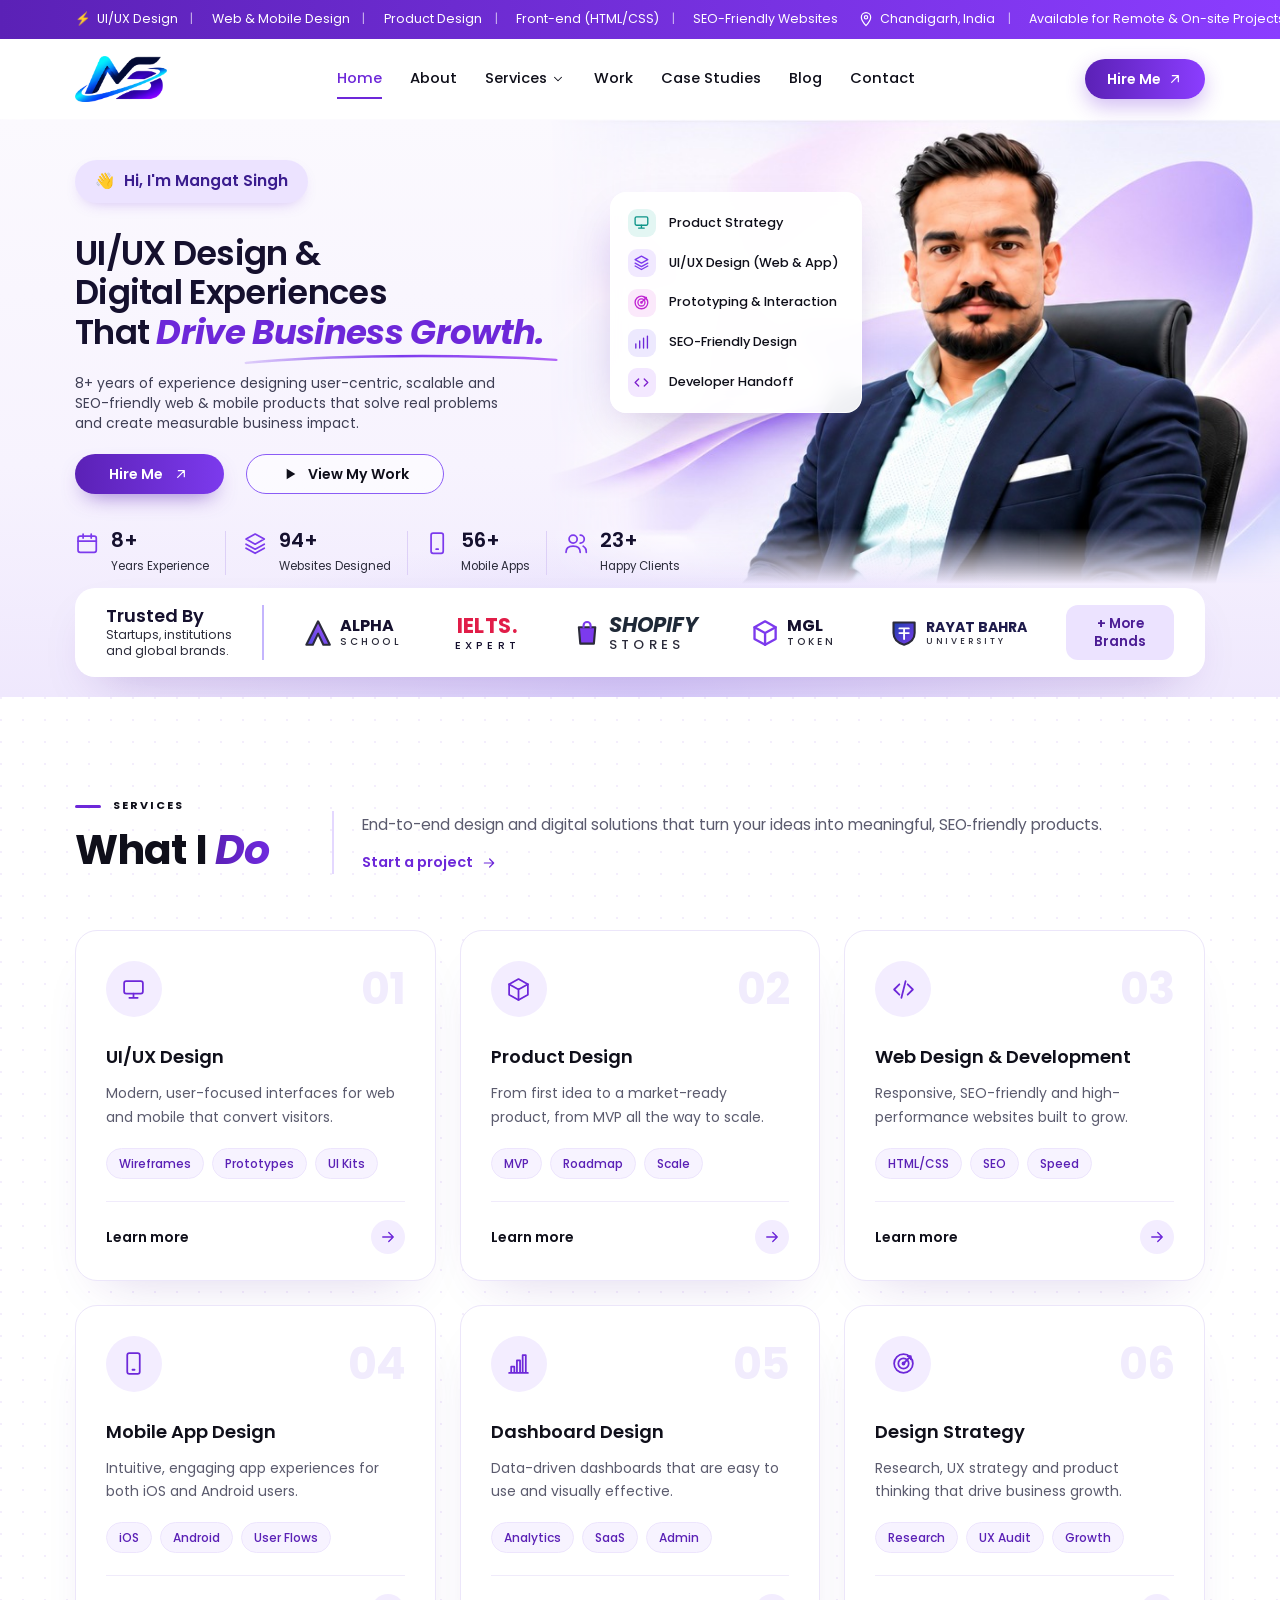
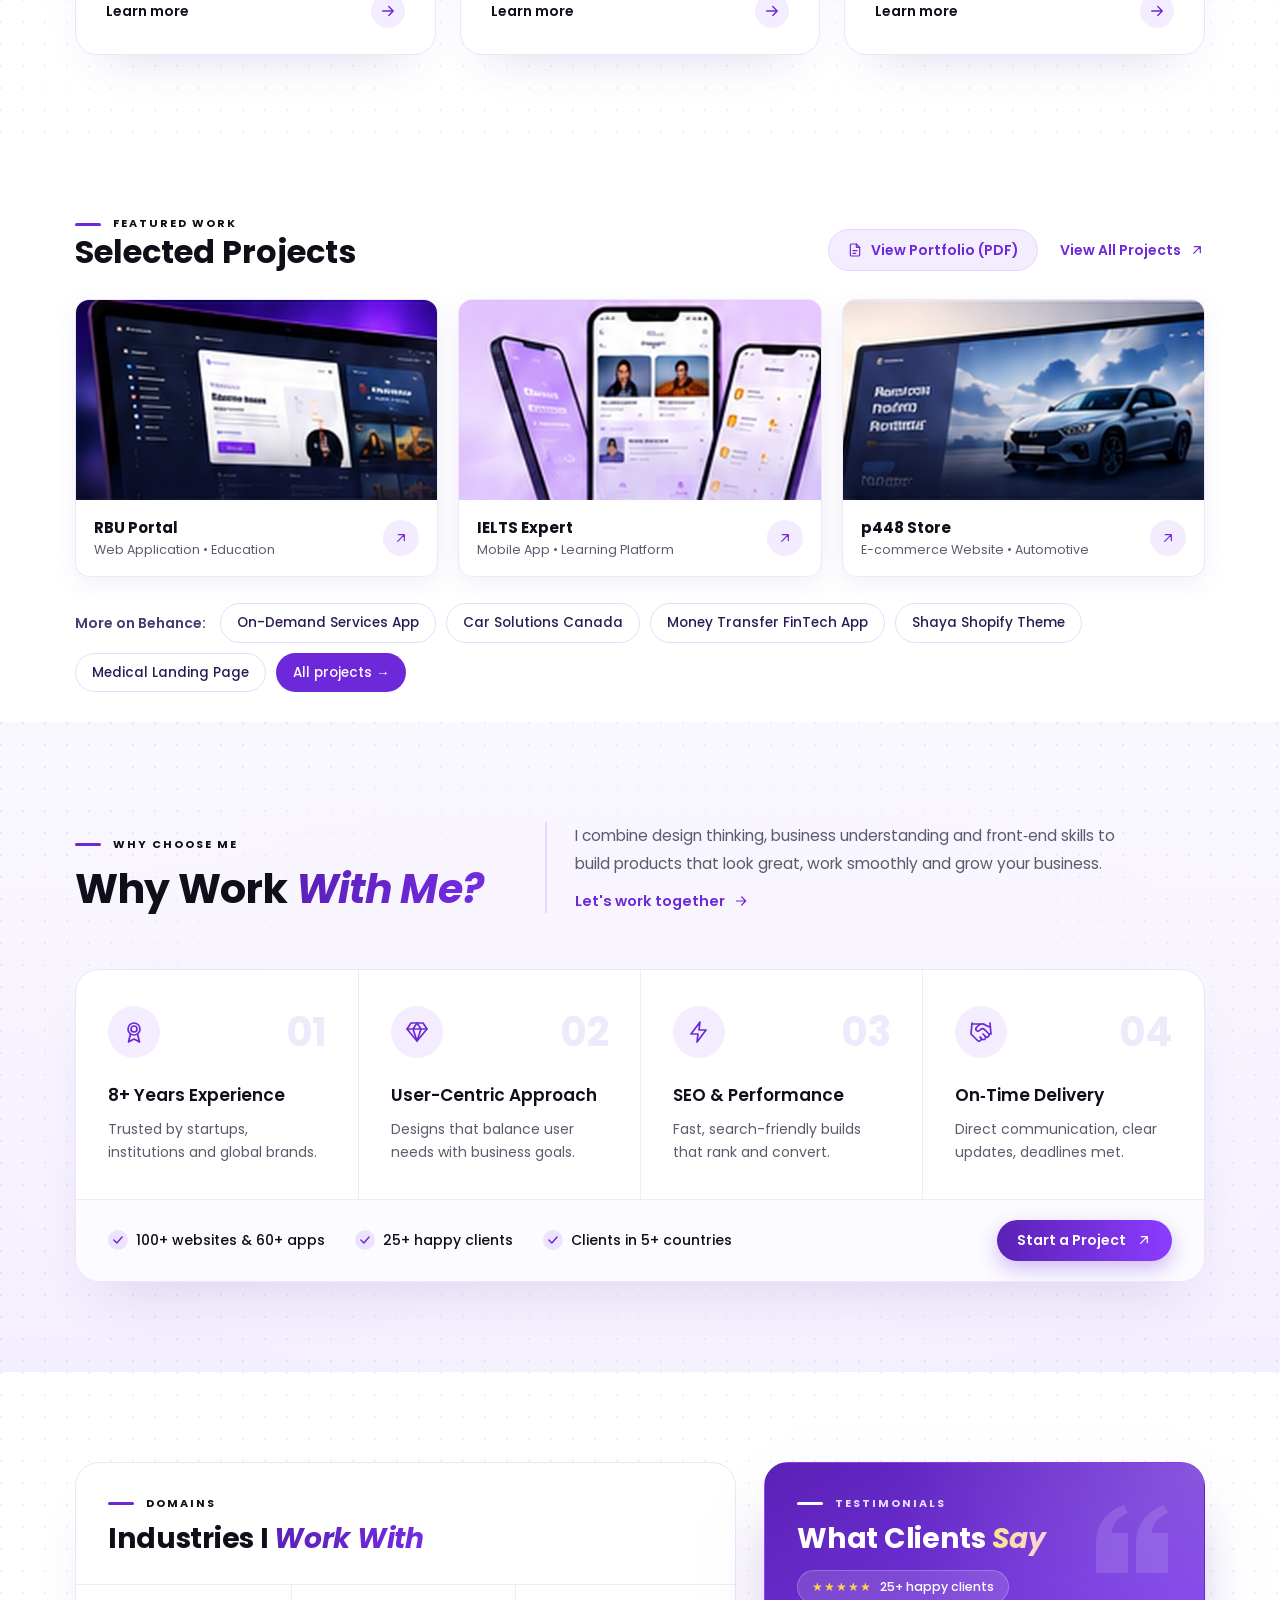
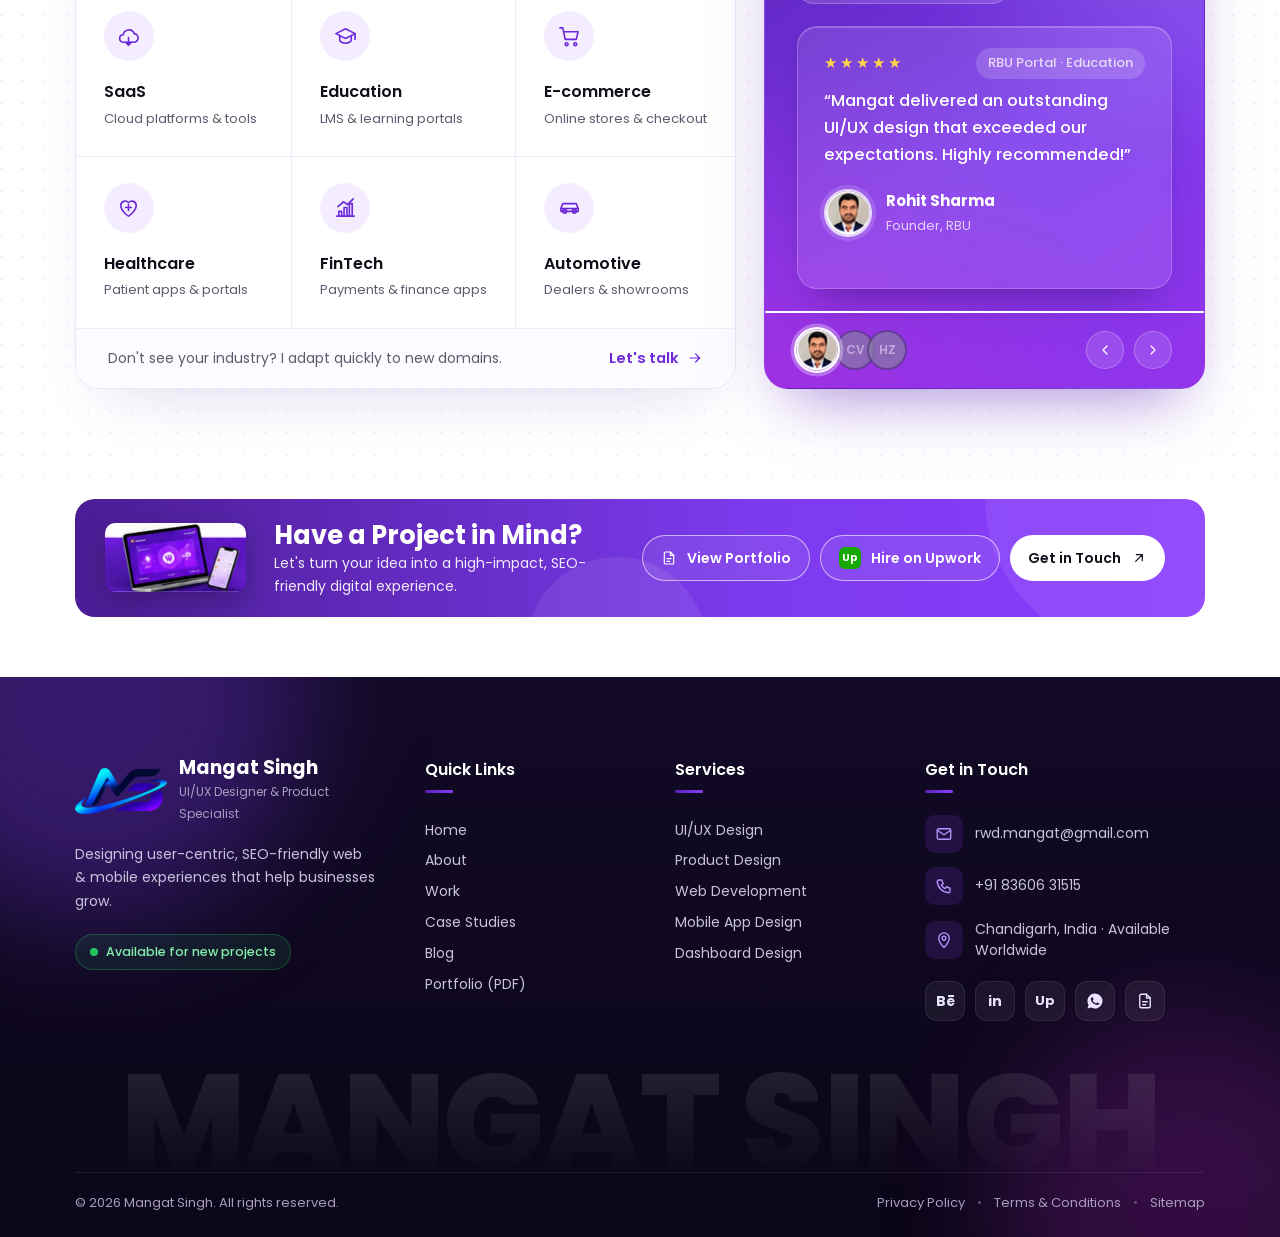
==== commit cfeda58c: "Add Privacy Policy and Terms pages; fix footer links on all pages Co-Authored-By: Claude Opus 5.5 <n" ====
--- a/index.html
+++ b/index.html
@@ -600,8 +600,8 @@
             <div class="footer-bottom">
                 <p>&copy; <span id="year"></span> Mangat Singh. All rights reserved.</p>
                 <ul>
-                    <li><a href="blog.html">Blog</a></li>
-                    <li><a href="https://www.behance.net/mangat" target="_blank" rel="noopener">Behance</a></li>
+                    <li><a href="privacy.html">Privacy Policy</a></li>
+                    <li><a href="terms.html">Terms &amp; Conditions</a></li>
                     <li><a href="sitemap.xml">Sitemap</a></li>
                 </ul>
             </div>
